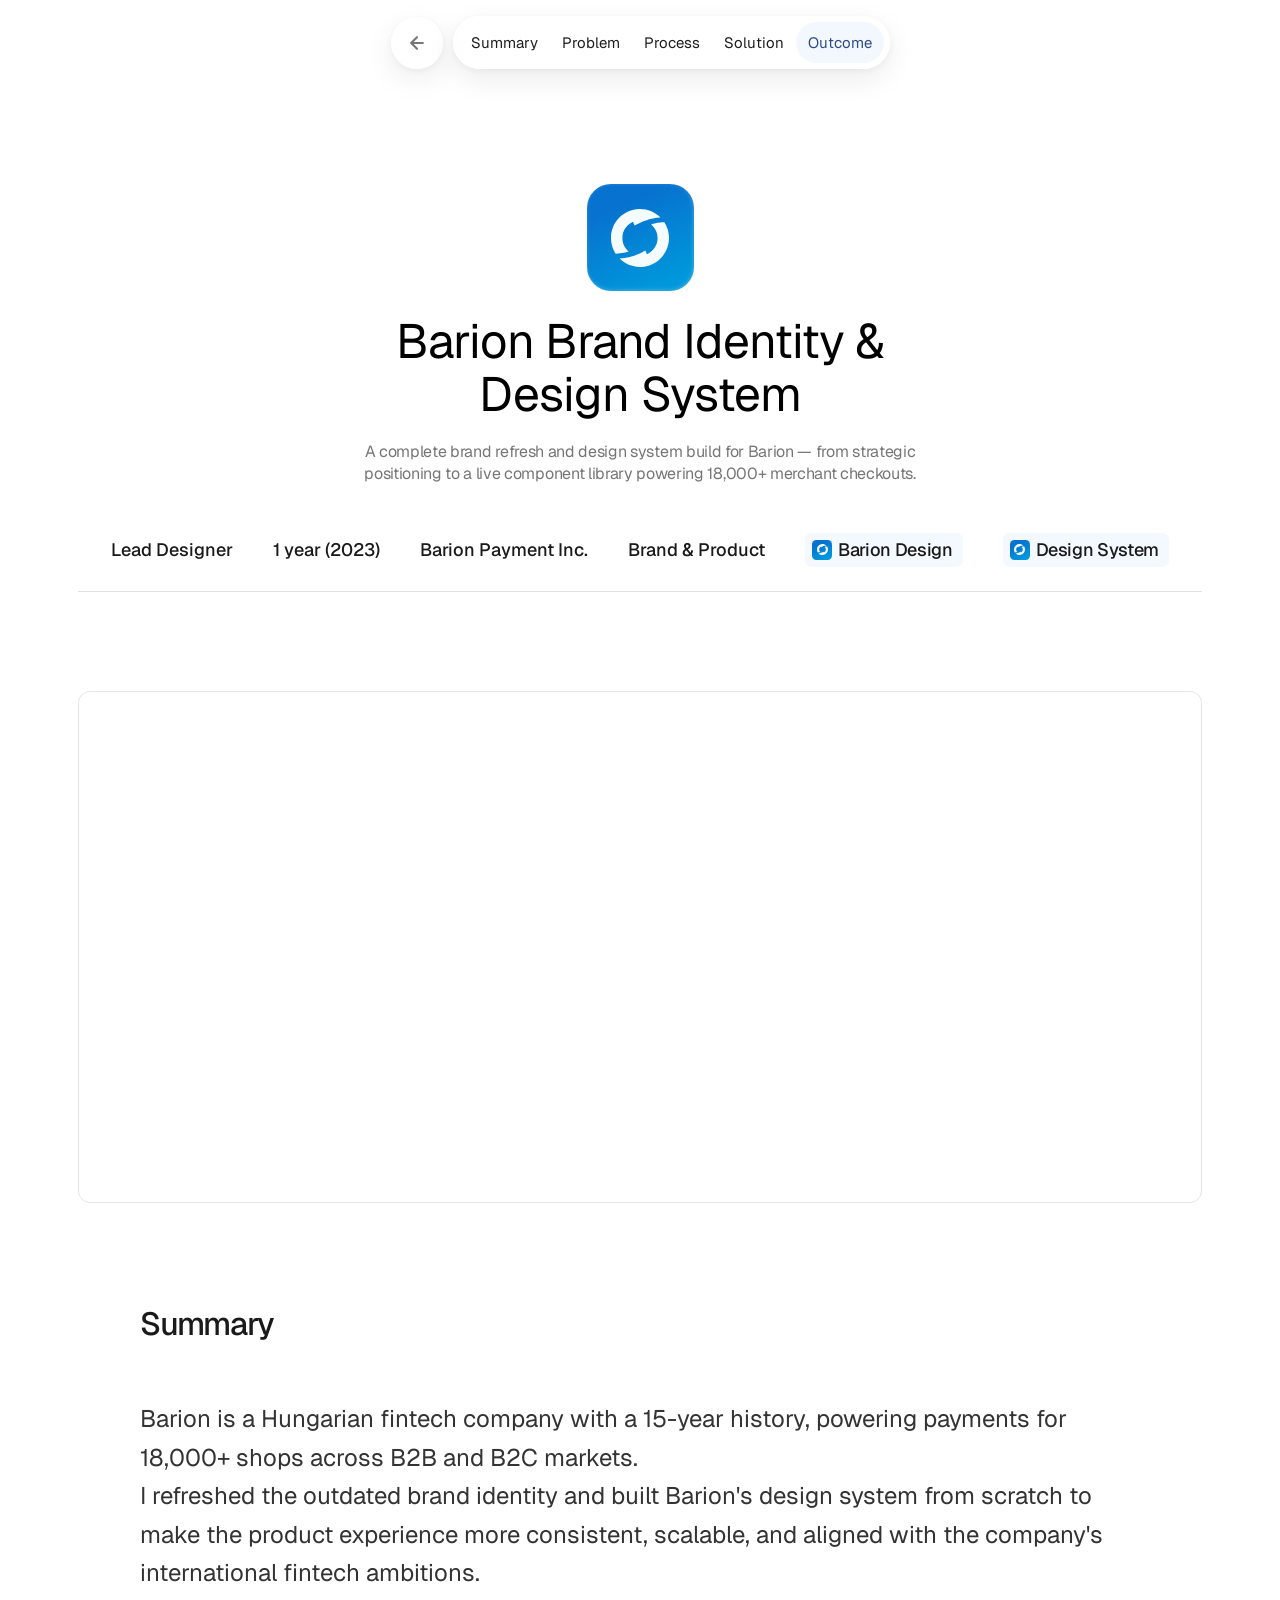
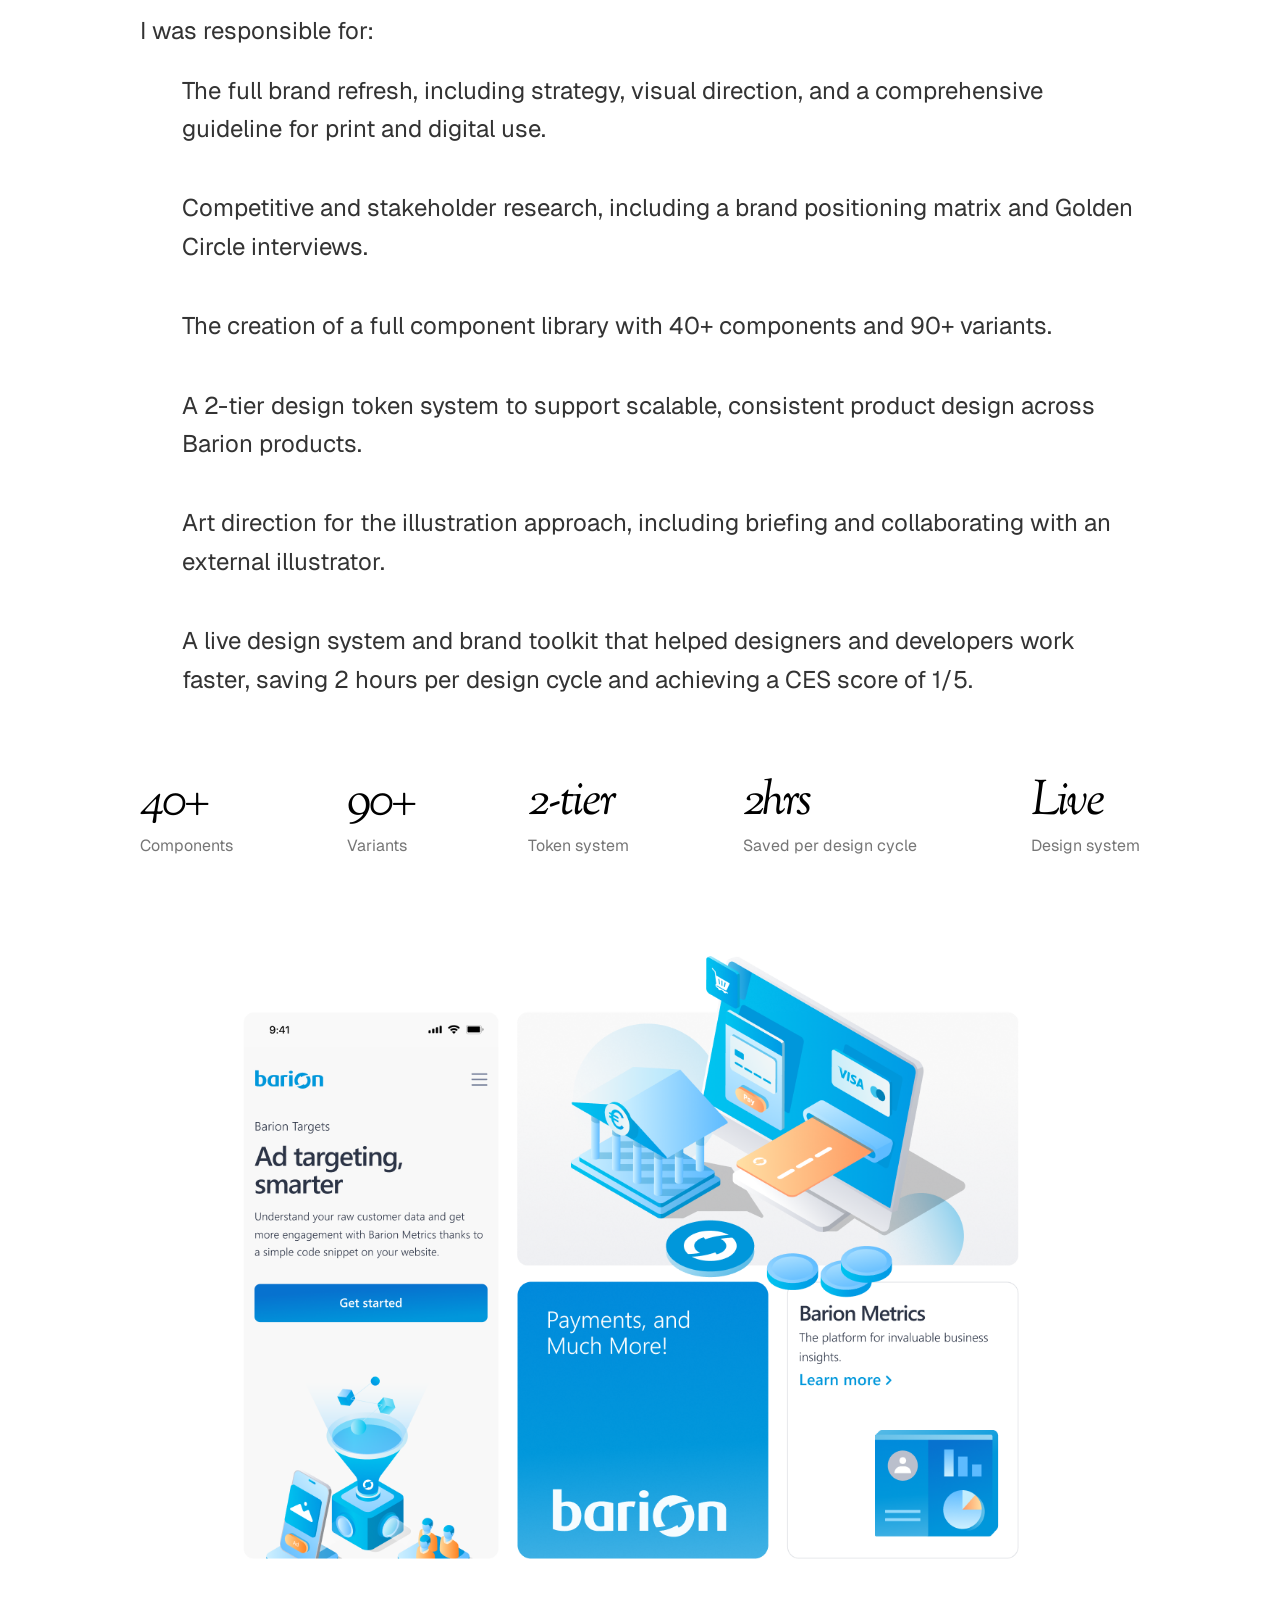
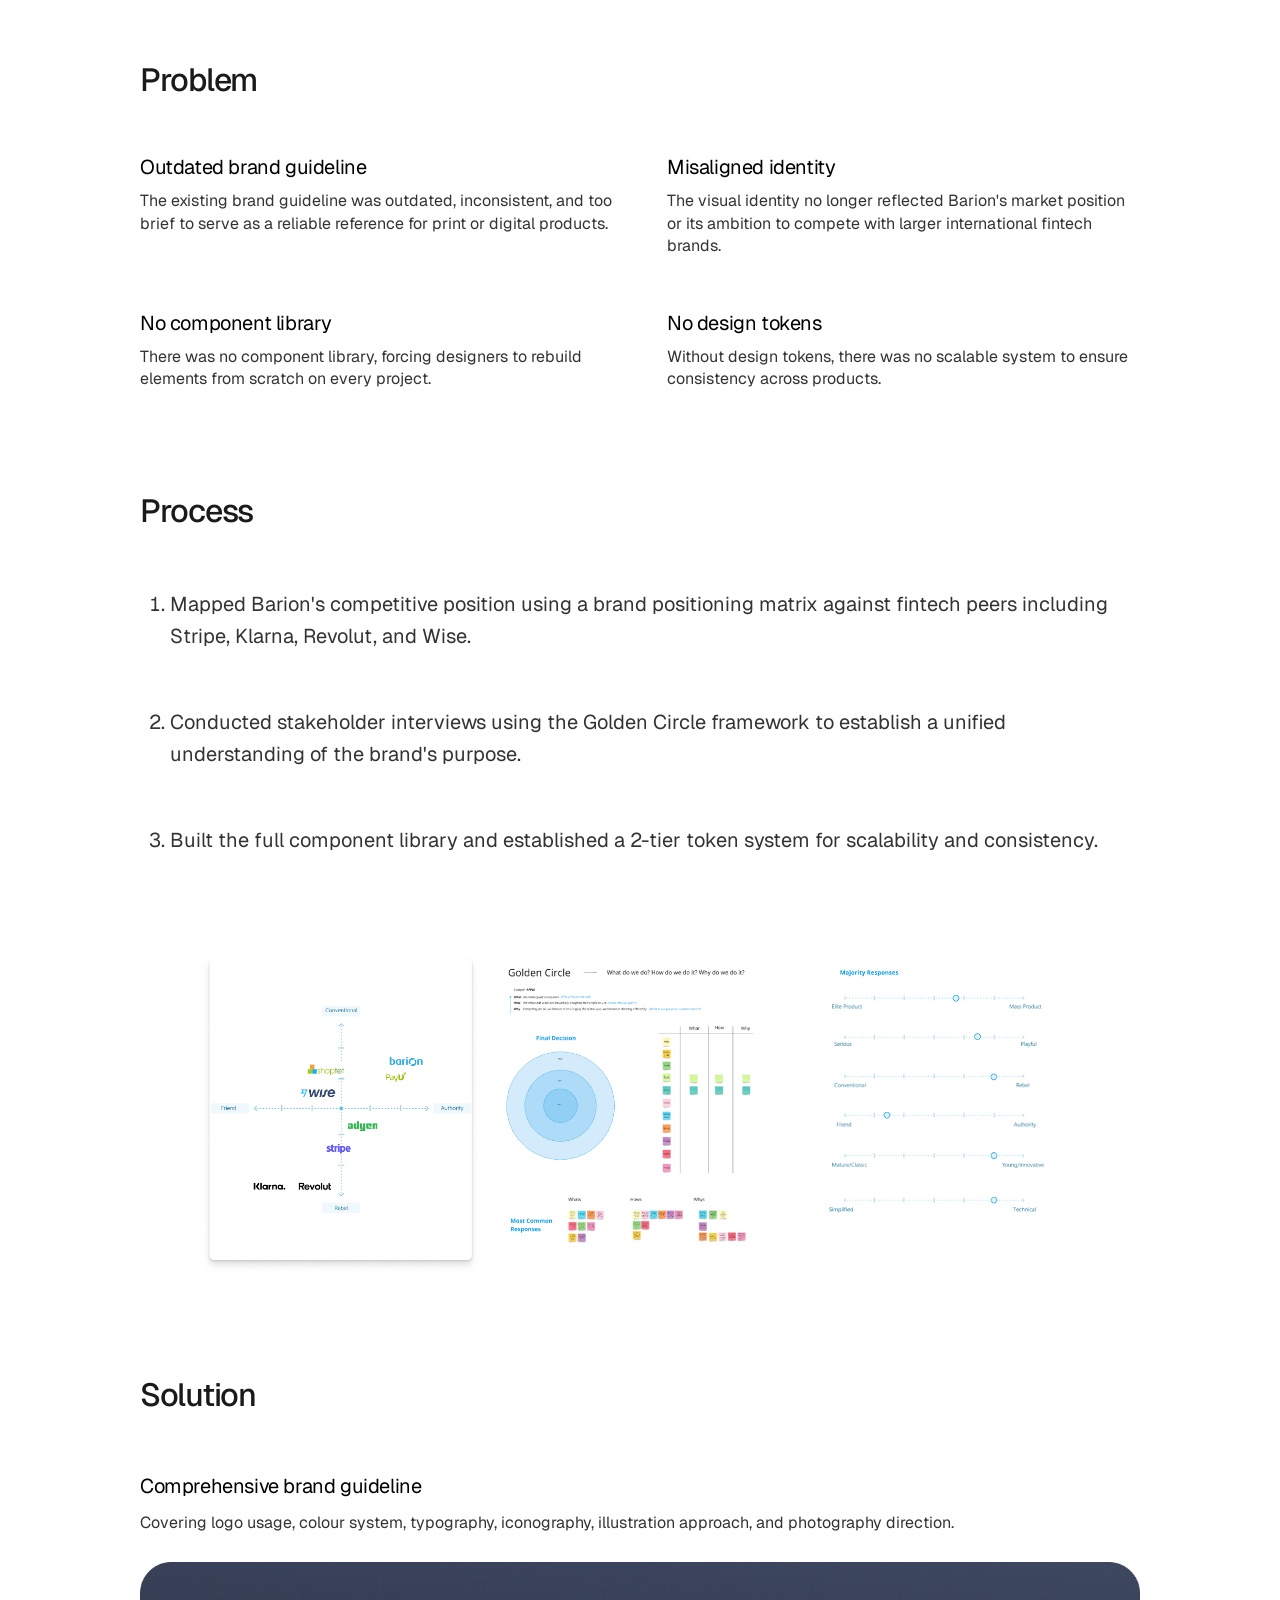
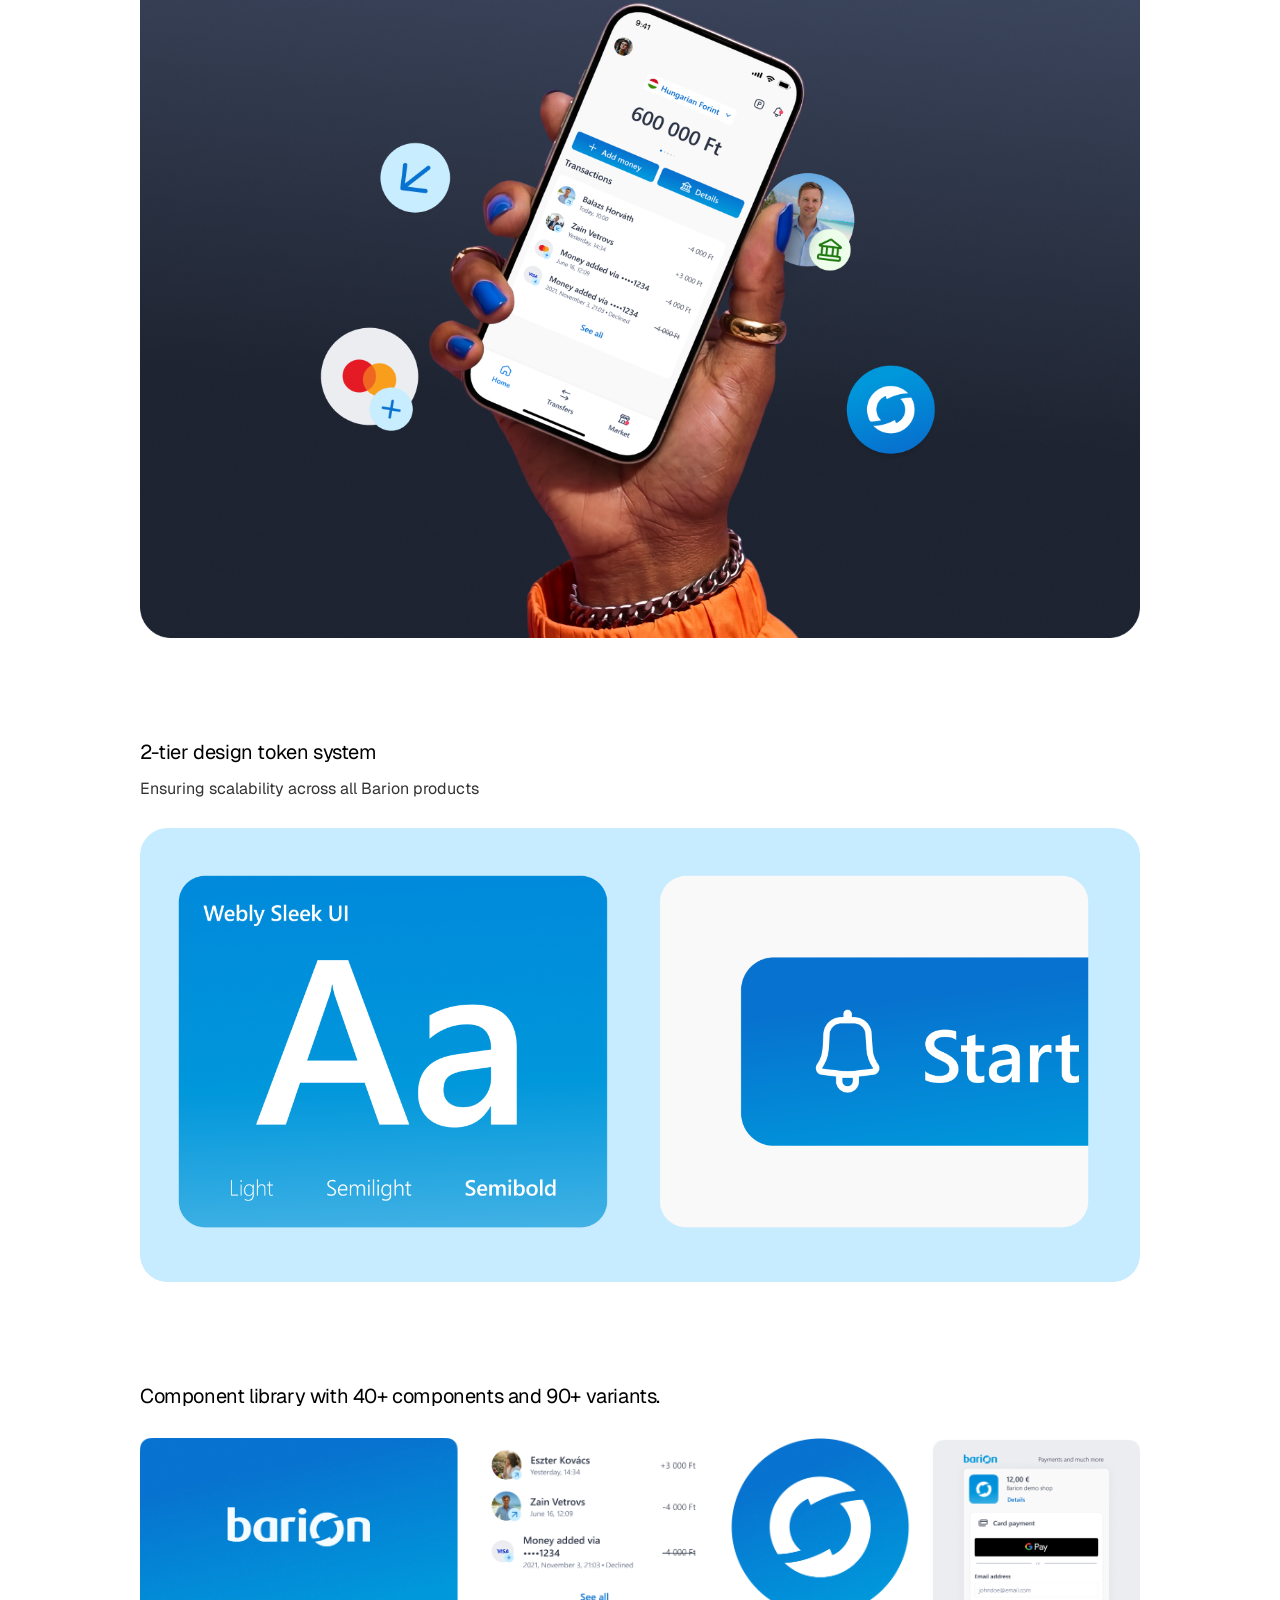
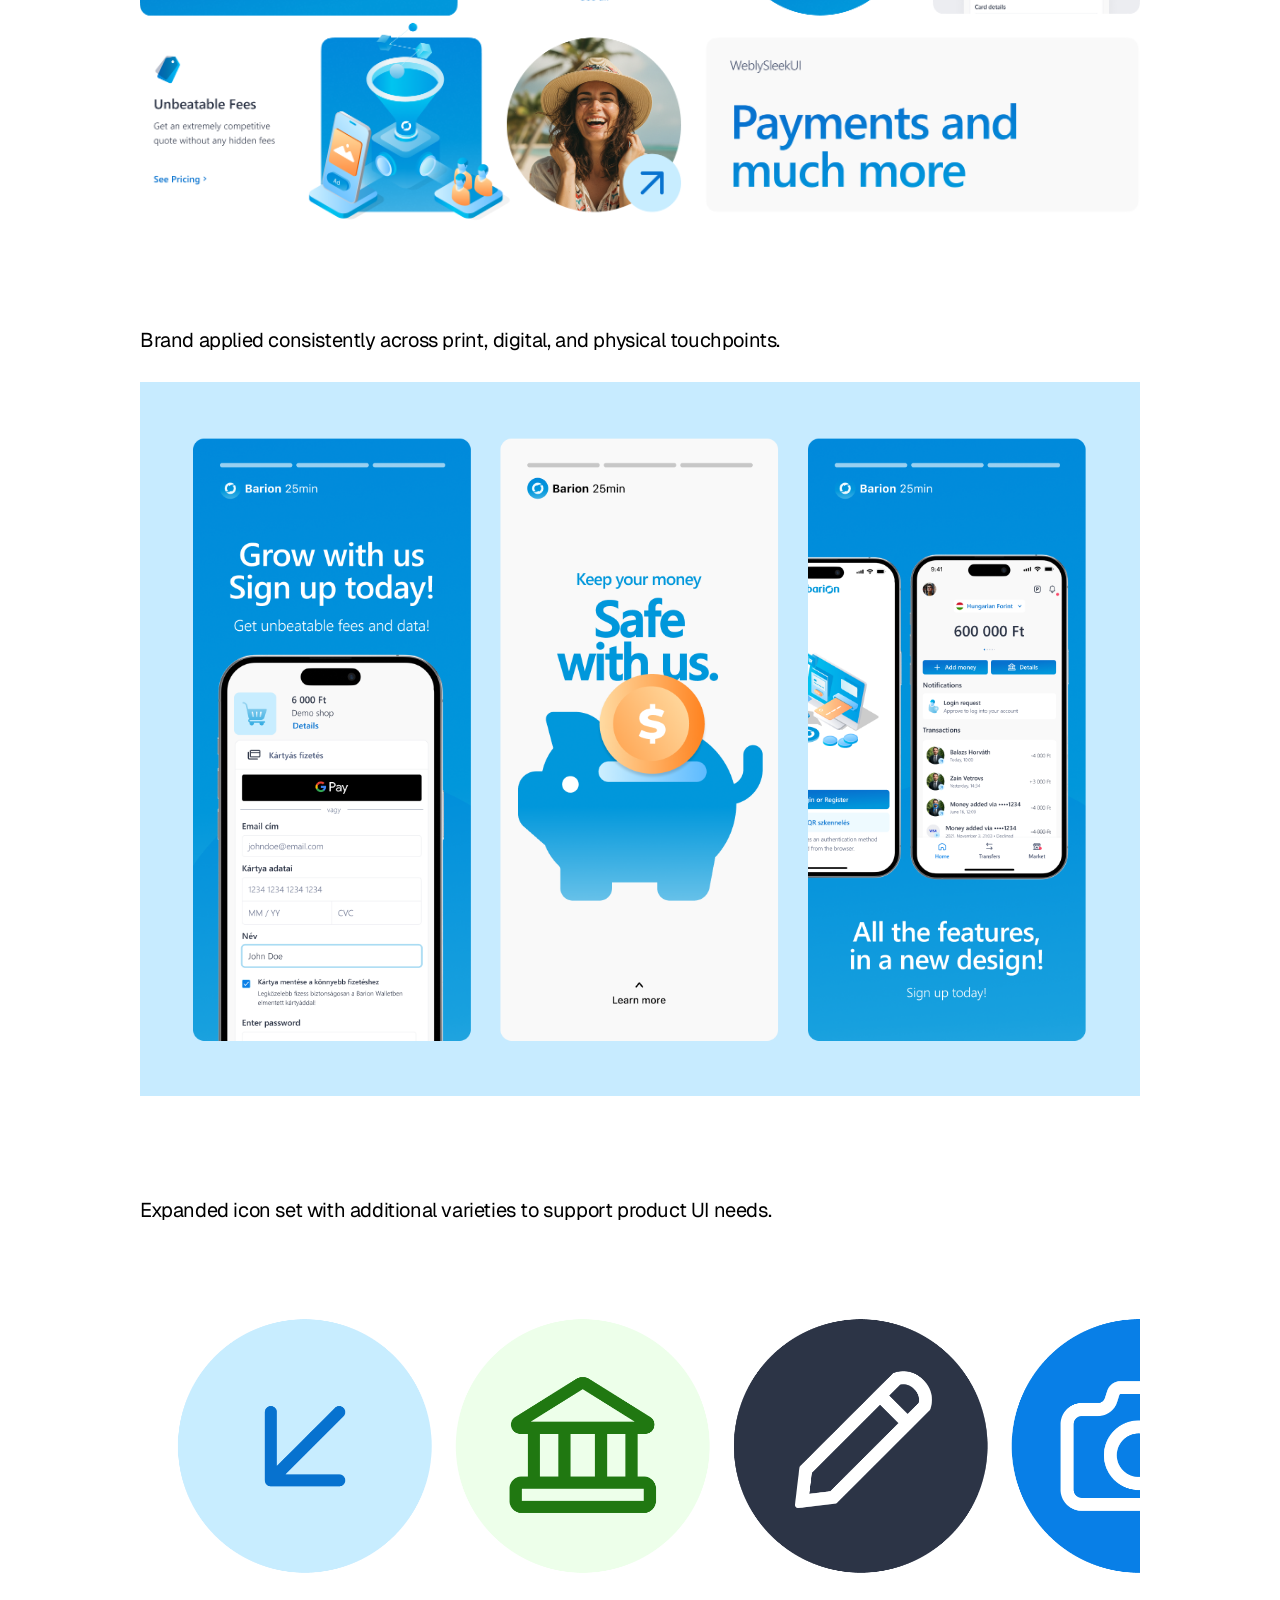
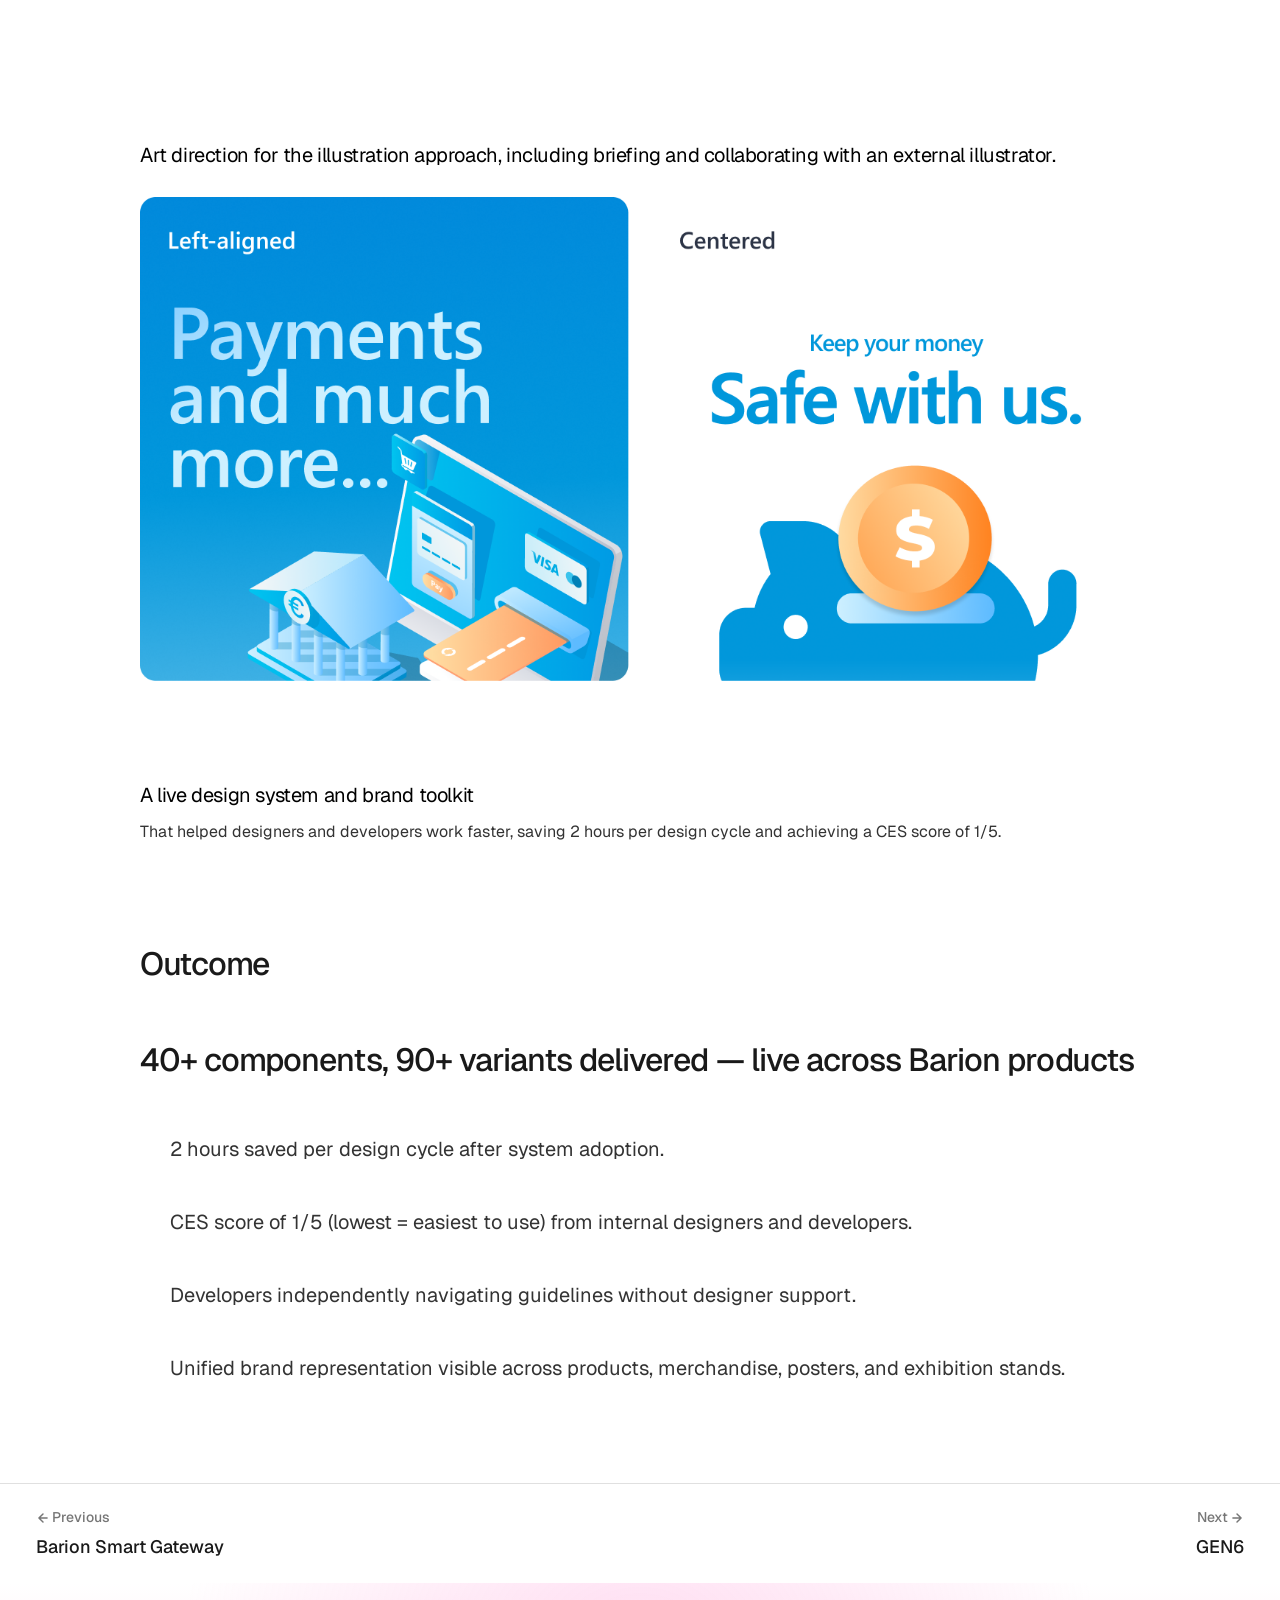
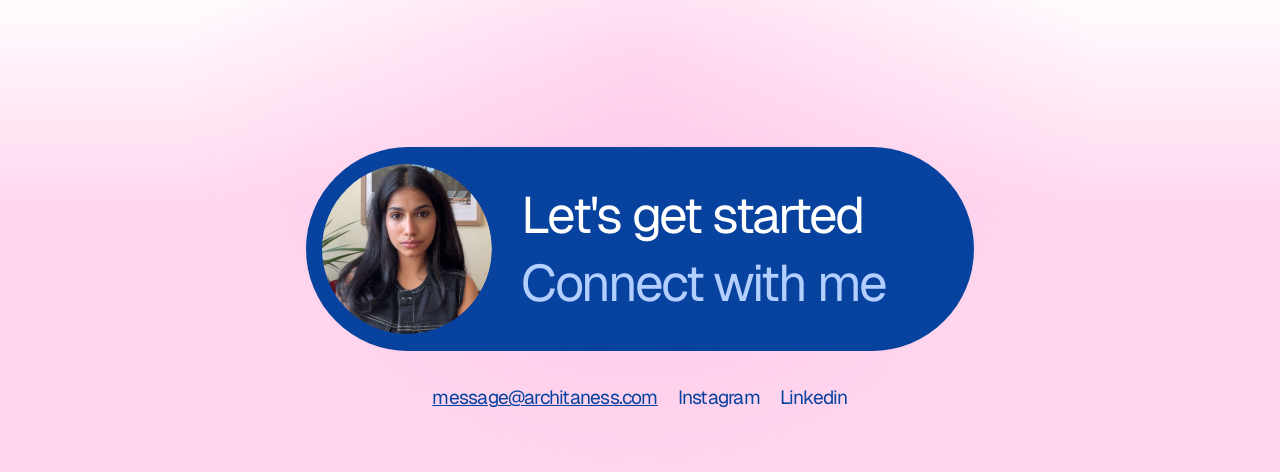
==== barion-brand.html @ 500e29ee "Initial commit: portfolio site Static HTML/CSS site with homepage and per-project case study pages." ====
<!DOCTYPE html>
<html lang="en">
<head>
  <meta charset="UTF-8" />
  <meta name="viewport" content="width=device-width, initial-scale=1.0" />
  <title>Barion Brand Identity &amp; Design System — Archita Bose</title>
  <link rel="preconnect" href="https://fonts.googleapis.com" />
  <link rel="preconnect" href="https://fonts.gstatic.com" crossorigin />
  <link href="https://fonts.googleapis.com/css2?family=Geist:wght@300;400;500&family=Sorts+Mill+Goudy:ital@0;1&display=swap" rel="stylesheet" />
  <link rel="stylesheet" href="style.css" />
</head>
<body>

  <main class="cs-page">

    <!-- Top bar: back + section tabs -->
    <div class="cs-topbar">
      <div class="cs-topbar__inner">
        <a href="/" class="cs-back" aria-label="Back to all work">
          <img src="assets/arrow.svg" alt="←" style="transform: rotate(180deg);" />
        </a>
        <nav class="cs-tabs" id="csTabs">
          <span class="nav__highlight" id="csTabsHighlight" aria-hidden="true"></span>
          <a href="#summary" class="is-active">
            <svg class="cs-tabs__dots" viewBox="0 0 24 24" fill="none" xmlns="http://www.w3.org/2000/svg" aria-hidden="true">
              <circle cx="5" cy="12" r="2" fill="currentColor"/>
              <circle cx="12" cy="12" r="2" fill="currentColor"/>
              <circle cx="19" cy="12" r="2" fill="currentColor"/>
            </svg>
            <span class="cs-tabs__label">Summary</span>
          </a>
          <a href="#problem">Problem</a>
          <a href="#process">Process</a>
          <a href="#solution">Solution</a>
          <a href="#outcome">Outcome</a>
        </nav>
      </div>
    </div>

    <!-- Head: icon, title, subtitle + meta strip -->
    <div class="cs-head">
      <div class="cs-head__icon">
        <img src="assets/proj/barion-mark.svg" alt="Barion" />
      </div>
      <div class="cs-head__text">
        <h1 class="cs-head__title">Barion Brand Identity &amp; Design System</h1>
        <p class="cs-head__sub">A complete brand refresh and design system build for Barion — from strategic positioning to a live component library powering 18,000+ merchant checkouts.</p>
      </div>
      <div class="cs-meta">
        <span class="cs-meta__item">Lead Designer</span>
        <span class="cs-meta__item">1 year (2023)</span>
        <span class="cs-meta__item">Barion Payment Inc.</span>
        <span class="cs-meta__item">Brand &amp; Product</span>
        <a href="https://design.barion.com/" target="_blank" rel="noopener" class="cs-meta__chip">
          <span class="cs-meta__chip-icon"><img src="assets/proj/barion-mark.svg" alt="" /></span>
          Barion Design
        </a>
        <a href="https://barion-design-system.vercel.app/" target="_blank" rel="noopener" class="cs-meta__chip">
          <span class="cs-meta__chip-icon"><img src="assets/proj/barion-mark.svg" alt="" /></span>
          Design System
        </a>
      </div>
    </div>

    <!-- Hero embed -->
    <div class="cs-hero cs-hero--embed">
      <iframe style="border: 1px solid rgba(0, 0, 0, 0.1);" width="800" height="450" src="https://embed.figma.com/design/OmeynxsvYTEtnkZ4d6gWrR/Brand-Guidelines---Design-System?node-id=0-1&embed-host=share" allowfullscreen></iframe>
    </div>

    <!-- Summary -->
    <section class="cs-section cs-section--wide" id="summary">
      <h2 class="cs-section__heading">Summary</h2>
      <div class="cs-lead">
        <p>Barion is a Hungarian fintech company with a 15-year history, powering payments for 18,000+ shops across B2B and B2C markets.<br />I refreshed the outdated brand identity and built Barion's design system from scratch to make the product experience more consistent, scalable, and aligned with the company's international fintech ambitions.</p>
        <div>
          <p>I was responsible for:</p>
          <ul>
            <li>The full brand refresh, including strategy, visual direction, and a comprehensive guideline for print and digital use.</li>
            <li>Competitive and stakeholder research, including a brand positioning matrix and Golden Circle interviews.</li>
            <li>The creation of a full component library with 40+ components and 90+ variants.</li>
            <li>A 2-tier design token system to support scalable, consistent product design across Barion products.</li>
            <li>Art direction for the illustration approach, including briefing and collaborating with an external illustrator.</li>
            <li>A live design system and brand toolkit that helped designers and developers work faster, saving 2 hours per design cycle and achieving a CES score of 1/5.</li>
          </ul>
        </div>
      </div>
      <div class="cs-stats">
        <div class="cs-stat">
          <span class="cs-stat__num">40+</span>
          <span class="cs-stat__label">Components</span>
        </div>
        <div class="cs-stat">
          <span class="cs-stat__num">90+</span>
          <span class="cs-stat__label">Variants</span>
        </div>
        <div class="cs-stat">
          <span class="cs-stat__num">2-tier</span>
          <span class="cs-stat__label">Token system</span>
        </div>
        <div class="cs-stat">
          <span class="cs-stat__num">2hrs</span>
          <span class="cs-stat__label">Saved per design cycle</span>
        </div>
        <div class="cs-stat">
          <span class="cs-stat__num">Live</span>
          <span class="cs-stat__label">Design system</span>
        </div>
      </div>
    </section>

    <div class="cs-img">
      <img src="assets/proj/barion-brand/final-ui.png" alt="Barion brand and design system overview" style="max-width: 800px;" />
    </div>

    <!-- Problem -->
    <section class="cs-section" id="problem">
      <h2 class="cs-section__heading">Problem</h2>
      <div class="cs-grid">
        <div class="cs-card">
          <p class="cs-card__title">Outdated brand guideline</p>
          <p class="cs-card__text">The existing brand guideline was outdated, inconsistent, and too brief to serve as a reliable reference for print or digital products.</p>
        </div>
        <div class="cs-card">
          <p class="cs-card__title">Misaligned identity</p>
          <p class="cs-card__text">The visual identity no longer reflected Barion's market position or its ambition to compete with larger international fintech brands.</p>
        </div>
        <div class="cs-card">
          <p class="cs-card__title">No component library</p>
          <p class="cs-card__text">There was no component library, forcing designers to rebuild elements from scratch on every project.</p>
        </div>
        <div class="cs-card">
          <p class="cs-card__title">No design tokens</p>
          <p class="cs-card__text">Without design tokens, there was no scalable system to ensure consistency across products.</p>
        </div>
      </div>
    </section>

    <!-- Process -->
    <section class="cs-section" id="process">
      <h2 class="cs-section__heading">Process</h2>
      <ol start="1">
        <li>Mapped Barion's competitive position using a brand positioning matrix against fintech peers including Stripe, Klarna, Revolut, and Wise.</li>
      </ol>
      <ol start="2">
        <li>Conducted stakeholder interviews using the Golden Circle framework to establish a unified understanding of the brand's purpose.</li>
      </ol>
      <ol start="3">
        <li>Built the full component library and established a 2-tier token system for scalability and consistency.</li>
      </ol>
    </section>

    <div class="cs-img">
      <img src="assets/proj/barion-brand/research.png" alt="Brand positioning research" style="max-width: 878px;" />
    </div>

    <!-- Solution -->
    <section class="cs-section" id="solution">
      <h2 class="cs-section__heading">Solution</h2>
      <div class="cs-blocks">

        <div class="cs-block">
          <div class="cs-block__text">
            <p class="cs-block__statement">Comprehensive brand guideline</p>
            <p class="cs-block__support">Covering logo usage, colour system, typography, iconography, illustration approach, and photography direction.</p>
          </div>
          <img src="assets/proj/barion-brand/phone.png" alt="Barion brand guideline applied" />
        </div>

        <div class="cs-block">
          <div class="cs-block__text">
            <p class="cs-block__statement">2-tier design token system</p>
            <p class="cs-block__support">Ensuring scalability across all Barion products</p>
          </div>
          <img src="assets/proj/barion-brand/system.png" alt="2-tier design token system" />
        </div>

        <div class="cs-block">
          <div class="cs-block__text">
            <p class="cs-block__statement">Component library with 40+ components and 90+ variants.</p>
          </div>
          <img src="assets/proj/barion-brand/brand-strip.png" alt="Component library" />
        </div>

        <div class="cs-block">
          <div class="cs-block__text">
            <p class="cs-block__statement">Brand applied consistently across print, digital, and physical touchpoints.</p>
          </div>
          <img src="assets/proj/barion-brand/stories.png" alt="Brand across touchpoints" />
        </div>

        <div class="cs-block">
          <div class="cs-block__text">
            <p class="cs-block__statement">Expanded icon set with additional varieties to support product UI needs.</p>
          </div>
          <img src="assets/proj/barion-brand/icons.png" alt="Expanded icon set" />
        </div>

        <div class="cs-block">
          <div class="cs-block__text">
            <p class="cs-block__statement">Art direction for the illustration approach, including briefing and collaborating with an external illustrator.</p>
          </div>
          <img src="assets/proj/barion-brand/illustrations.png" alt="Isometric illustration system" />
        </div>

        <div class="cs-block">
          <div class="cs-block__text">
            <p class="cs-block__statement">A live design system and brand toolkit</p>
            <p class="cs-block__support">That helped designers and developers work faster, saving 2 hours per design cycle and achieving a CES score of 1/5.</p>
          </div>
        </div>

      </div>
    </section>

    <!-- Outcome -->
    <section class="cs-section" id="outcome">
      <h2 class="cs-section__heading">Outcome</h2>
      <p class="cs-outcome-statement">40+ components, 90+ variants delivered — live across Barion products</p>
      <ul class="cs-list">
        <li>2 hours saved per design cycle after system adoption.</li>
        <li>CES score of 1/5 (lowest = easiest to use) from internal designers and developers.</li>
        <li>Developers independently navigating guidelines without designer support.</li>
        <li>Unified brand representation visible across products, merchandise, posters, and exhibition stands.</li>
      </ul>
    </section>

    <!-- Prev / Next -->
    <nav class="cs-pagenav">
      <a href="/barion-gateway.html">
        <div class="cs-pagenav__col">
          <span class="cs-pagenav__dir"><img src="assets/arrow.svg" alt="" style="width:14px;height:14px;transform:rotate(180deg);" />Previous</span>
          <span class="cs-pagenav__title">Barion Smart Gateway</span>
        </div>
      </a>
      <a href="/gen6.html">
        <div class="cs-pagenav__col cs-pagenav__col--next">
          <span class="cs-pagenav__dir">Next<img src="assets/arrow.svg" alt="" style="width:14px;height:14px;" /></span>
          <span class="cs-pagenav__title">GEN6</span>
        </div>
      </a>
    </nav>

    <!-- CTA / Footer -->
    <section class="cta cta--footer">
      <div class="container">
        <a href="https://calendar.google.com/calendar/u/0/appointments/schedules/AcZssZ2vW4RpSZejLxgmTTMDxvm0J0nFDjnOiR7LTaFAJMQobYHZuZXFCARJ-3xcp2Z6rQBIwjYaGinx" target="_blank" rel="noopener" class="cta__pill">
          <div class="cta__photo-wrap">
            <img src="assets/photo-pill.png" alt="Archita Bose" class="cta__photo" />
          </div>
          <div class="cta__text">
            <span class="cta__line1">Let's get started</span>
            <span class="cta__line2">
              Connect with me
              <img src="assets/arrow-right-blue.svg" alt="→" class="cta__arrow" />
            </span>
          </div>
        </a>
        <div class="cta__links">
          <a href="mailto:message@architaness.com">message@architaness.com</a>
          <a href="https://www.instagram.com/architaness" target="_blank" rel="noopener">Instagram</a>
          <a href="https://www.linkedin.com/in/architabose/" target="_blank" rel="noopener">Linkedin</a>
        </div>
      </div>
    </section>

  </main>

  <script src="assets/cs-nav.js"></script>

</body>
</html>
---- style.css ----
/* =========================================
   TOKENS
   ========================================= */
:root {
  --white:       #FFFFFF;
  --bg:          #FFFFFF;
  --bg-blue:     #F4F8FF;
  --bg-pink:     #FFF3FA;
  --text:        #000000;
  --text-2:      #767676;
  --text-3:      #DCDCDC;
  --blue:        #08429F;
  --blue-light:  #2E4C81;
  --badge-bg:    rgba(150, 190, 255, 0.10);
  --border:      #DCDCDC;
  --pink-accent: #DD64C3;

  --font-serif: 'Sorts Mill Goudy', Georgia, serif;
  --font-sans:  'Geist', -apple-system, BlinkMacSystemFont, 'Helvetica Neue', sans-serif;

  --max:    1440px;
  --pad-x:  clamp(24px, 8vw, 120px);
  --sec:    100px;

  --ease: cubic-bezier(0.4, 0, 0.2, 1);
}

/* =========================================
   RESET
   ========================================= */
*, *::before, *::after { box-sizing: border-box; margin: 0; padding: 0; }

html {
  scroll-behavior: smooth;
  scroll-padding-top: 90px; /* clearance for fixed glass nav */
  -webkit-font-smoothing: antialiased;
  -moz-osx-font-smoothing: grayscale;
}

body {
  font-family: var(--font-sans);
  font-size: 16px;
  line-height: 1.4;
  color: var(--text);
  background: var(--bg);
}

img { max-width: 100%; display: block; }
a   { color: inherit; text-decoration: none; }
ul  { list-style: none; }

/* =========================================
   UTILITIES
   ========================================= */
.container {
  width: 100%;
  max-width: var(--max);
  margin-inline: auto;
  padding-inline: var(--pad-x);
}

.section { padding-block: var(--sec); }

.section__eyebrow {
  font-family: var(--font-sans);
  font-size: 16px;
  font-weight: 400;
  color: var(--text-2);
  letter-spacing: -0.02em;
  margin-bottom: 54px;
}

/* =========================================
   BADGES
   ========================================= */
.badge {
  display: inline-flex;
  align-items: center;
  gap: 6px;
  background: var(--badge-bg);
  color: var(--blue-light);
  font-size: 16px;
  font-weight: 400;
  letter-spacing: -0.02em;
  padding: 4px 10px;
  border-radius: 25px;
  white-space: nowrap;
  line-height: 1.4;
}

.badge__dot {
  width: 8px;
  height: 8px;
  flex-shrink: 0;
}

/* =========================================
   NAV
   ========================================= */
.nav {
  position: fixed;
  top: 0;
  left: 0;
  right: 0;
  z-index: 100;
  background: transparent;
  padding-block: 14px;
  display: flex;
  justify-content: center;
  pointer-events: none;
}

.nav__inner {
  /* override .container sizing */
  max-width: fit-content;
  width: auto;
  height: auto;
  padding: 5px;
  margin: 0;

  display: flex;
  align-items: center;
  justify-content: center;
  position: relative;
  pointer-events: auto;

  /* Liquid glass pill */
  background: rgba(255, 255, 255, 0.29);
  backdrop-filter: blur(28px) saturate(180%);
  -webkit-backdrop-filter: blur(28px) saturate(180%);
  border-radius: 100px;
  border: 1px solid rgba(255, 255, 255, 0.7);
  box-shadow:
    inset 0 1px 1px rgba(255, 255, 255, 0.95),
    inset 0 -1px 2px rgba(255, 255, 255, 0.25),
    inset 0 0 0 1px rgba(255, 255, 255, 0.08),
    0 10px 30px rgba(0, 0, 0, 0.08),
    0 2px 8px rgba(0, 0, 0, 0.05);
  transition:
    background 0.4s var(--ease),
    padding 0.5s cubic-bezier(0.34, 1.02, 0.64, 1),
    transform 0.5s cubic-bezier(0.34, 1.02, 0.64, 1),
    box-shadow 0.4s var(--ease);
  will-change: transform, padding;
}

.nav__inner:hover {
  background: rgba(255, 255, 255, 0.42);
}

.nav__inner:active {
  transform: scale(0.97);
}

/* Condensed state — nav "gathers" into a smaller capsule once the page has scrolled */
.nav.is-condensed .nav__inner {
  padding: 3px;
  transform: scale(0.92);
  background: rgba(255, 255, 255, 0.5);
  box-shadow:
    inset 0 1px 1px rgba(255, 255, 255, 0.95),
    inset 0 -1px 2px rgba(255, 255, 255, 0.25),
    0 8px 24px rgba(0, 0, 0, 0.12),
    0 2px 6px rgba(0, 0, 0, 0.06);
}

.nav.is-condensed .nav__links a { font-size: 13px; padding: 8px; }
.nav.is-condensed .nav__icon { width: 13px; height: 13px; }

.nav__links {
  display: flex;
  align-items: center;
  gap: 0;
  position: relative;
  transition: gap 0.5s cubic-bezier(0.34, 1.02, 0.64, 1);
}

.nav__links a {
  font-family: var(--font-sans);
  font-size: 15px;
  font-weight: 400;
  line-height: 1.4;
  color: #1e1e1e;
  letter-spacing: -0.02em;
  position: relative;
  z-index: 1;
  display: flex;
  align-items: center;
  gap: 6px;
  padding: 10px 12px;
  transition: color 0.25s ease, font-size 0.5s cubic-bezier(0.34, 1.02, 0.64, 1), padding 0.5s cubic-bezier(0.34, 1.02, 0.64, 1);
}
.nav__links a:hover { color: #2e4c81; }
.nav__links a.is-active { color: #2e4c81; }

.nav__icon {
  width: 15px;
  height: 15px;
  flex-shrink: 0;
  transition: width 0.5s cubic-bezier(0.34, 1.02, 0.64, 1), height 0.5s cubic-bezier(0.34, 1.02, 0.64, 1);
}

/* Sliding selection chip that tracks the hovered/active link.
   top/left/width/height are set inline by JS to exactly match the
   target link's own rendered box (including its padding), so it
   always hugs the full hit area rather than just the text glyphs. */
.nav__highlight {
  position: absolute;
  top: 0;
  left: 0;
  height: 0;
  width: 0;
  border-radius: 100px;
  background: #f3f7fe;
  opacity: 0;
  pointer-events: none;
  z-index: 0;
  transition:
    opacity 0.25s ease,
    top 0.5s cubic-bezier(0.34, 1.02, 0.64, 1),
    left 0.45s cubic-bezier(0.34, 1.05, 0.64, 1),
    width 0.45s cubic-bezier(0.34, 1.05, 0.64, 1),
    height 0.5s cubic-bezier(0.34, 1.02, 0.64, 1);
}
.nav__highlight.is-visible { opacity: 1; }

.nav__burger {
  display: none;
  flex-direction: column;
  gap: 5px;
  background: none;
  border: none;
  cursor: pointer;
  padding: 4px;
  position: absolute;
  right: 20px;
}
.nav__burger span {
  display: block;
  width: 22px;
  height: 1.5px;
  background: var(--text);
  transition: all 0.2s var(--ease);
}

/* =========================================
   HERO
   ========================================= */
.hero {
  padding-block: 160px 100px; /* extra top clearance for fixed glass nav */
}

.hero__inner {
  display: flex;
  flex-direction: column;
  align-items: center;
  gap: 20px;
  text-align: center;
}

.hero__headline {
  font-family: var(--font-serif);
  font-style: italic;
  font-size: clamp(24px, 3.5vw, 36px);
  font-weight: 400;
  line-height: 1.1;
  letter-spacing: -0.04em;
  color: var(--text);
  max-width: 553px;
}

.hero__amp {
  color: var(--pink-accent);
}

/* =========================================
   HERO IMAGE
   ========================================= */
.hero-img {
  width: 100%;
  display: flex;
  justify-content: center;
  align-items: center;
}

.hero-img__container {
  width: 80%;
  margin-inline: auto;
  aspect-ratio: 8 / 5;
  position: relative;
  overflow: hidden;
  border-radius: 0;
}

.hero-img__photo {
  width: 100%;
  height: 100%;
  object-fit: cover;
  object-position: top center;
  position: absolute;
  top: 0;
  left: 0;
  display: block;
}

/* =========================================
   WORK LIST
   ========================================= */
.work__list {
}

.work__item {
  border-top: 1px solid var(--border);
}

.work__item:first-child {
  border-top: none;
}

.work__item:last-child {
  border-bottom: none;
}

.work__row {
  display: flex;
  align-items: center;
  justify-content: space-between;
  padding: 40px 24px 36px;
  gap: 24px;
  transition: opacity 0.15s;
  cursor: pointer;
}
.work__row:hover .work__left { opacity: 0.75; }

.work__left {
  display: flex;
  align-items: center;
  gap: 42px;
  flex: 1 1 0;
  min-width: 0;
  transition: opacity 0.15s;
}

.work__num {
  font-family: var(--font-sans);
  font-size: 16px;
  font-weight: 400;
  color: var(--text-2);
  letter-spacing: -0.02em;
  flex-shrink: 0;
  width: 24px;
}

/* Mobile-only static preview (desktop uses the cursor-follow hover preview) */
.work__mobile-preview { display: none; }

.work__meta {
  display: flex;
  flex-direction: column;
  gap: 14px;
  min-width: 0;
}

.work__title {
  font-family: var(--font-serif);
  font-style: italic;
  font-size: 32px;
  font-weight: 400;
  line-height: 1.1;
  letter-spacing: -0.04em;
  color: var(--text);
}

.work__badges {
  display: flex;
  align-items: center;
  gap: 9px;
  flex-wrap: wrap;
}

.work__right {
  display: flex;
  align-items: center;
  gap: 16px;
  flex-shrink: 0;
  position: relative;
}

.work__type {
  font-family: var(--font-sans);
  font-size: 16px;
  font-weight: 400;
  color: var(--text-2);
  letter-spacing: -0.02em;
  white-space: nowrap;
  transition: opacity 0.25s var(--ease), transform 0.25s var(--ease);
}

.work__arrow {
  width: 20px;
  height: 20px;
  flex-shrink: 0;
}

/* Default arrow fades with the type text */
.work__arrow--default {
  transition: opacity 0.25s var(--ease);
}

/* Hover-right: logo + dark arrow — sits hidden to the right */
.work__hover-right {
  display: flex;
  align-items: center;
  gap: 12px;
  position: absolute;
  right: 0;
  opacity: 0;
  transform: translateX(10px);
  pointer-events: none;
  transition: opacity 0.25s var(--ease), transform 0.25s var(--ease);
}

.work__logo {
  width: 26px;
  height: 26px;
  border-radius: 6px;
  object-fit: cover;
  flex-shrink: 0;
}

/* On hover: type slides left + fades, logo+arrow slides in from right */
.work__row:hover .work__type           { opacity: 0; transform: translateX(-10px); }
.work__row:hover .work__arrow--default { opacity: 0; }
.work__row:hover .work__hover-right    { opacity: 1; transform: translateX(0); pointer-events: auto; }

/* =========================================
   RESOURCE
   ========================================= */
.resource {
  background: var(--bg-blue);
}

.resource__inner {
  display: flex;
  align-items: center;
  justify-content: space-between;
  padding: 40px 24px 36px;
  gap: 60px;
}

.resource__left {
  display: flex;
  flex-direction: column;
  gap: 42px;
  max-width: 460px;
}

.resource__title {
  font-family: var(--font-serif);
  font-style: italic;
  font-size: 36px;
  font-weight: 400;
  line-height: 1.1;
  letter-spacing: -0.04em;
  color: var(--text);
}

.resource__body p {
  font-size: 16px;
  color: var(--text);
  line-height: 1.4;
  letter-spacing: -0.02em;
  margin-bottom: 16px;
}

.resource__body ul {
  list-style: disc;
  padding-left: 24px;
  display: flex;
  flex-direction: column;
  gap: 4px;
}

.resource__body li {
  font-size: 16px;
  color: var(--text);
  line-height: 1.4;
  letter-spacing: -0.02em;
}

.resource__btn {
  display: block;
  text-align: center;
  padding: 10px;
  border: 1px solid var(--blue);
  border-radius: 10px;
  font-size: 16px;
  font-weight: 400;
  color: var(--blue);
  letter-spacing: -0.02em;
  transition: all 0.15s;
}
.resource__btn:hover {
  background: var(--blue);
  color: var(--white);
}

.resource__right {
  flex-shrink: 0;
  max-width: 536px;
  width: 100%;
}

.resource__img {
  width: 100%;
  height: auto;
  border-radius: 8px;
}

/* =========================================
   ABOUT
   ========================================= */
.about__inner {
  display: flex;
  align-items: flex-start;
  gap: 95px;
  padding: 40px 24px;
}

.about__photo-wrap {
  flex-shrink: 0;
  width: 393px;
}

.about__photo {
  width: 100%;
  height: 482px;
  object-fit: cover;
  object-position: bottom center;
  border-radius: 2px;
}

.about__content {
  flex: 1;
  display: flex;
  flex-direction: column;
  gap: 42px;
  justify-content: center;
}

.about__title {
  font-family: var(--font-serif);
  font-style: italic;
  font-size: 36px;
  font-weight: 400;
  line-height: 1.1;
  letter-spacing: -0.04em;
  color: var(--text);
}

.about__body p {
  font-size: 16px;
  color: var(--text);
  line-height: 1.4;
  letter-spacing: -0.02em;
  margin-bottom: 0;
}
.about__body p + p { margin-top: 16px; }

.about__body a {
  color: var(--blue);
  text-decoration: underline;
}

.about__tags {
  display: flex;
  flex-wrap: wrap;
  gap: 14px;
}

/* =========================================
   PRICING
   ========================================= */
/* No bottom padding — the CTA/footer section butts straight up against
   this one so its blush gradient can blend into it with no gap. */
.pricing { padding-bottom: 0; }

.pricing__grid {
  display: flex;
  align-items: stretch;
  width: 100%;
}

.pricing__card {
  flex: 1;
  display: flex;
  flex-direction: column;
  gap: 0;
  padding: 40px 24px 36px;
}

.pricing__card--blue {
  background: var(--bg-blue);
}

.pricing__tier {
  font-family: var(--font-sans);
  font-weight: 300;
  font-size: 32px;
  line-height: 1.1;
  letter-spacing: -0.04em;
  color: var(--text);
  margin-bottom: 14px;
}

.pricing__custom__title {
  font-family: var(--font-sans);
  font-weight: 400;
  font-size: 28px;
  line-height: 1.2;
  letter-spacing: -0.02em;
  color: var(--text);
}

.pricing__desc {
  font-size: 16px;
  font-weight: 400;
  color: var(--text-2);
  line-height: 1.4;
  letter-spacing: -0.02em;
  margin-bottom: 42px;
}

.pricing__price {
  display: flex;
  align-items: flex-end;
  gap: 4px;
  margin-bottom: 8px;
}

.pricing__currency {
  font-family: var(--font-serif);
  font-size: 28px;
  line-height: 1.4;
  letter-spacing: -0.02em;
  color: var(--text);
}

.pricing__amount {
  font-family: var(--font-serif);
  font-size: 42px;
  line-height: 1.1;
  letter-spacing: -0.02em;
  color: var(--text);
}

.pricing__duration {
  font-size: 14px;
  color: var(--text-2);
  letter-spacing: -0.02em;
  margin-bottom: 42px;
}

.pricing__divider {
  border: none;
  border-top: 1px solid var(--border);
  margin-bottom: 16px;
}

.pricing__upsell {
  font-family: var(--font-serif);
  font-style: italic;
  font-size: 18px;
  font-weight: 400;
  color: var(--text);
  line-height: 1.4;
  letter-spacing: -0.02em;
  margin-bottom: 16px;
}

.pricing__features {
  flex: 1;
  display: flex;
  flex-direction: column;
  margin-bottom: 30px;
  list-style: disc;
  padding-left: 24px;
}

.pricing__features li {
  font-size: 16px;
  color: var(--text);
  line-height: 2.1;
  letter-spacing: -0.02em;
}

.pricing__desc--flush { margin-bottom: 0; }

.pricing__note {
  font-size: 13px;
  color: var(--text-2);
  letter-spacing: -0.01em;
  margin-bottom: 16px;
}

.pricing__custom {
  display: flex;
  flex-direction: column;
  gap: 14px;
  margin-top: 40px;
  padding: 40px 24px 36px;
  border-top: 1px solid var(--border);
}

/* =========================================
   CONNECT
   ========================================= */
.connect {
  border-top: 1px solid var(--white);
  margin-top: 0;
}

.connect__inner {
  display: flex;
  align-items: flex-start;
  padding: 40px 24px 23px;
  gap: 48px;
}

.connect__left {
  flex: 1;
  display: flex;
  flex-direction: column;
  gap: 20px;
}

.connect__title {
  font-family: var(--font-serif);
  font-style: italic;
  font-size: 32px;
  font-weight: 400;
  line-height: 1.1;
  letter-spacing: -0.04em;
  color: var(--text);
}

.connect__list {
  list-style: disc;
  padding-left: 24px;
  display: flex;
  flex-direction: column;
  gap: 4px;
}

.connect__list li {
  font-size: 16px;
  color: var(--text-2);
  line-height: 1.4;
  letter-spacing: -0.02em;
}

.connect__actions {
  display: flex;
  flex-direction: column;
  align-items: flex-end;
  justify-content: space-between;
  gap: 16px;
  padding-top: 16px;
  border-top: 1px solid var(--border);
  min-width: 280px;
}

.connect__btns {
  display: flex;
  gap: 10px;
  align-items: center;
}

.btn-primary {
  display: flex;
  align-items: center;
  justify-content: center;
  padding: 10px 20px;
  background: var(--blue);
  color: var(--white);
  border-radius: 10px;
  font-size: 16px;
  font-weight: 400;
  letter-spacing: -0.02em;
  transition: opacity 0.15s;
  white-space: nowrap;
}
.btn-primary:hover { opacity: 0.8; }

.btn-outline {
  display: flex;
  align-items: center;
  gap: 6px;
  padding: 10px 20px;
  border: 1px solid var(--blue);
  color: var(--blue);
  border-radius: 10px;
  font-size: 16px;
  font-weight: 400;
  letter-spacing: -0.02em;
  transition: all 0.15s;
  white-space: nowrap;
}
.btn-outline img { width: 20px; height: 20px; }
.btn-outline:hover { background: var(--blue); color: var(--white); }

.connect__free {
  font-family: var(--font-sans);
  font-weight: 300;
  font-size: 48px;
  line-height: 1.1;
  letter-spacing: -0.04em;
  color: var(--text);
}

/* =========================================
   CTA / CONTACT
   ========================================= */
.cta {
  --mx: 50%;
  --my: 20%;
  /* Soft glow layered over the base fade, its position driven by --mx/--my
     from the cursor-follow script in index.html — kept low-opacity and
     large so it reads as a gentle drift, not a spotlight. */
  background:
    radial-gradient(60vmax circle at var(--mx) var(--my), rgba(255, 140, 210, 0.28), rgba(255, 140, 210, 0) 60%),
    linear-gradient(180deg, rgba(255, 216, 239, 0) 0%, #ffd8ef 45%);
  padding-block: clamp(120px, 18vw, 220px);
}

.cta .container {
  display: flex;
  flex-direction: column;
  align-items: center;
  gap: 36px;
}

.cta__pill {
  display: inline-flex;
  align-items: center;
  gap: 29px;
  text-decoration: none;
  cursor: pointer;
  background: #08429f;
  border-radius: 229px;
  padding: 17px 55px 17px 16px;
  transition: transform 0.5s cubic-bezier(0.34, 1.56, 0.64, 1);
}

.cta__pill:hover { transform: scale(1.025); }

.cta__photo-wrap {
  width: 170px;
  height: 170px;
  border-radius: 50%;
  overflow: hidden;
  flex-shrink: 0;
  transform-origin: center bottom;
  transition: transform 0.5s cubic-bezier(0.34, 1.56, 0.64, 1);
}

.cta__pill:hover .cta__photo-wrap { transform: rotate(10deg); }

.cta__photo {
  width: 100%;
  height: 100%;
  object-fit: cover;
  object-position: center top;
}

.cta__text {
  display: flex;
  flex-direction: column;
  gap: 11px;
}

.cta__line1 {
  font-family: var(--font-sans);
  font-size: clamp(32px, 4vw, 52px);
  font-weight: 400;
  color: white;
  letter-spacing: -0.04em;
  line-height: 1.1;
  white-space: nowrap;
}

.cta__line2 {
  display: flex;
  align-items: center;
  gap: 5px;
  font-family: var(--font-sans);
  font-size: clamp(32px, 4vw, 52px);
  font-weight: 400;
  color: #b3cfff;
  letter-spacing: -0.04em;
  line-height: 1.1;
  white-space: nowrap;
}

.cta__arrow {
  width: 28px;
  height: 28px;
  flex-shrink: 0;
  opacity: 0;
  transform: translateX(-10px);
  transition: opacity 0.4s cubic-bezier(0.34, 1.56, 0.64, 1), transform 0.4s cubic-bezier(0.34, 1.56, 0.64, 1);
}

.cta__pill:hover .cta__arrow {
  opacity: 1;
  transform: translateX(0);
}

.cta__links {
  display: flex;
  align-items: center;
  gap: 20px;
}

.cta__links a {
  font-family: var(--font-sans);
  font-size: clamp(14px, 1.5vw, 21px);
  font-weight: 400;
  color: #08429f;
  letter-spacing: -0.04em;
  line-height: 1.1;
  text-decoration: none;
  transition: opacity 0.15s;
}
.cta__links a[href^="mailto"] { text-decoration: underline; }
.cta__links a:hover { opacity: 0.7; }

/* =========================================
   PROJECT PAGES  (keep for sub-pages)
   ========================================= */
.proj-hero {
  padding-block: clamp(110px, 14vw, 160px) clamp(48px, 6vw, 80px); /* top offset for fixed nav */
  border-bottom: 1px solid var(--border);
}

.proj-hero__back {
  font-size: 13px;
  color: var(--text-2);
  margin-bottom: 48px;
  display: block;
}
.proj-hero__back a { color: var(--text-2); transition: color 0.15s; }
.proj-hero__back a:hover { color: var(--text); }

.proj-hero__eyebrow {
  display: flex;
  align-items: center;
  gap: 20px;
  margin-bottom: 24px;
}
.proj-hero__eyebrow span { font-size: 12px; color: var(--text-2); letter-spacing: 0.06em; }
.proj-hero__eyebrow span + span::before { content: '·'; margin-right: 20px; color: var(--text-2); }

.proj-hero__title {
  font-family: var(--font-serif);
  font-style: italic;
  font-size: clamp(48px, 8vw, 100px);
  font-weight: 400;
  line-height: 1.0;
  letter-spacing: -0.03em;
  color: var(--text);
  margin-bottom: 32px;
}
.proj-hero__title em { font-style: italic; color: var(--text-2); }

.proj-hero__lead {
  font-size: clamp(17px, 2vw, 22px);
  font-weight: 300;
  color: var(--text-2);
  line-height: 1.6;
  max-width: 600px;
}

.proj-meta {
  border-bottom: 1px solid var(--border);
  padding-block: 28px;
}
.proj-meta__inner { display: flex; gap: 48px; flex-wrap: wrap; }
.proj-meta__item { display: flex; flex-direction: column; gap: 4px; }
.proj-meta__label { font-size: 11px; letter-spacing: 0.08em; text-transform: uppercase; color: var(--text-2); font-weight: 400; }
.proj-meta__value { font-size: 14px; color: var(--text); font-weight: 300; }
.proj-meta__value a { color: var(--text); border-bottom: 1px solid var(--border); padding-bottom: 1px; transition: opacity 0.15s; }
.proj-meta__value a:hover { opacity: 0.5; }

.proj-cover { width: 100%; overflow: hidden; }
.proj-cover__img { width: 100%; height: clamp(320px, 50vw, 580px); object-fit: cover; object-position: center center; display: block; }

.proj-body { padding-block: clamp(80px, 10vw, 140px); border-bottom: 1px solid var(--border); }

.proj-row {
  display: grid;
  grid-template-columns: 200px 1fr;
  gap: clamp(32px, 5vw, 72px);
  padding-block: 48px;
  border-top: 1px solid var(--border);
}
.proj-row:first-child { border-top: none; padding-top: 0; }
.proj-row__label { font-size: 12px; letter-spacing: 0.08em; text-transform: uppercase; color: var(--text-2); padding-top: 4px; }
.proj-row__content p { font-size: 15px; font-weight: 300; color: var(--text-2); line-height: 1.85; max-width: 580px; margin-bottom: 16px; }
.proj-row__content p:last-child { margin-bottom: 0; }
.proj-row__content p strong { color: var(--text); font-weight: 400; }
.proj-row__content ul { list-style: none; display: flex; flex-direction: column; gap: 10px; max-width: 580px; margin-top: 4px; }
.proj-row__content ul li { font-size: 15px; font-weight: 300; color: var(--text-2); line-height: 1.7; padding-left: 16px; position: relative; }
.proj-row__content ul li::before { content: '—'; position: absolute; left: 0; color: var(--text-3); font-size: 12px; top: 3px; }

.proj-stat-row { display: flex; gap: 48px; flex-wrap: wrap; margin-top: 32px; padding-bottom: 64px; }
.proj-stat { display: flex; flex-direction: column; gap: 4px; }
.proj-stat__num { font-family: var(--font-serif); font-size: 40px; font-weight: 400; color: var(--text); line-height: 1; letter-spacing: -0.02em; }
.proj-stat__label { font-size: 12px; color: var(--text-2); font-weight: 300; }

/* Project image blocks */
.proj-section-img { padding-block: 56px 0; }
.proj-section-img__inner { height: 500px; background: var(--bg-blue); border-radius: 16px; overflow: hidden; }
.proj-section-img img { width: 100%; height: 100%; object-fit: cover; display: block; }

.proj-img { width: 100%; border-radius: 12px; overflow: hidden; background: var(--bg-blue); margin-top: 40px; }
.proj-img img { width: 100%; height: auto; display: block; }
.proj-img--placeholder { height: 360px; }
.proj-img__caption { font-size: 11px; color: var(--text-3); padding-top: 10px; letter-spacing: 0.01em; }

.proj-img-grid { display: grid; grid-template-columns: 1fr 1fr; gap: 12px; margin-top: 40px; }
.proj-img-grid > .proj-img { margin-top: 0; height: 240px; }

@media (max-width: 600px) {
  .proj-img-grid { grid-template-columns: 1fr; }
  .proj-img-grid > .proj-img { height: 200px; }
  .proj-section-img__inner { height: 300px; }
}

.proj-quote { padding-block: 64px; border-top: 1px solid var(--border); }
.proj-quote__text { font-family: var(--font-serif); font-style: italic; font-size: clamp(22px, 3vw, 32px); font-weight: 400; color: var(--text-2); line-height: 1.4; max-width: 680px; letter-spacing: -0.01em; }

.proj-cta { padding-block: clamp(80px, 10vw, 140px); text-align: center; }
.proj-cta__label { font-size: 12px; letter-spacing: 0.08em; text-transform: uppercase; color: var(--text-2); margin-bottom: 24px; display: block; }
.proj-cta__link { display: inline-block; font-family: var(--font-serif); font-style: italic; font-size: clamp(28px, 4vw, 48px); font-weight: 400; color: var(--text); border-bottom: 1px solid var(--border); padding-bottom: 4px; transition: opacity 0.15s; letter-spacing: -0.01em; }
.proj-cta__link:hover { opacity: 0.5; border-color: transparent; }

.proj-nav { border-top: 1px solid var(--border); padding-block: 40px; }
.proj-nav__inner { display: flex; align-items: center; justify-content: space-between; }
.proj-nav__prev, .proj-nav__next { display: flex; flex-direction: column; gap: 4px; }
.proj-nav__next { text-align: right; }
.proj-nav__dir { font-size: 12px; color: var(--text-2); letter-spacing: 0.06em; text-transform: uppercase; }
.proj-nav__title { font-family: var(--font-serif); font-style: italic; font-size: 20px; font-weight: 400; color: var(--text-2); transition: color 0.15s; }
.proj-nav__prev a:hover .proj-nav__title,
.proj-nav__next a:hover .proj-nav__title { color: var(--text); }

/* Work hover preview */
.work-preview {
  position: fixed;
  top: 0;
  left: 0;
  width: 320px;
  border-radius: 12px;
  overflow: hidden;
  pointer-events: none;
  z-index: 500;
  opacity: 0;
  transition: opacity 0.2s ease;
  box-shadow: 0 20px 60px rgba(0,0,0,0.12);
  will-change: transform;
}
.work-preview.is-visible { opacity: 1; }
.work-preview img {
  width: 100%;
  height: 220px;
  object-fit: cover;
  display: block;
}

/* Token table — used in barion-brand.html */
.proj-token-table { display: grid; grid-template-columns: repeat(3, 1fr); gap: 24px; margin-top: 32px; }
.proj-token-group { background: var(--bg-blue); border-radius: 12px; padding: 24px; }
.proj-token-group__title { font-size: 11px; font-weight: 500; letter-spacing: 0.08em; text-transform: uppercase; color: var(--blue); margin-bottom: 16px; }
.proj-token-group ul { display: flex; flex-direction: column; gap: 10px; }
.proj-token-group li { font-size: 13px; color: var(--text-2); line-height: 1.5; padding-left: 14px; position: relative; }
.proj-token-group li::before { content: '—'; position: absolute; left: 0; color: var(--text-3); font-size: 11px; top: 2px; }

.footer { border-top: 1px solid var(--border); padding-block: 20px; }
.footer__inner { display: flex; align-items: center; justify-content: space-between; font-size: 12px; color: var(--text-2); font-weight: 300; }

/* =========================================
   BOTTOM NAV (mobile only)
   ========================================= */
.bottom-nav {
  display: none; /* shown via media query */
  position: fixed;
  bottom: 20px;
  left: 50%;
  transform: translateX(-50%);
  z-index: 200;

  align-items: center;
  justify-content: center;
  gap: 2px;
  padding: 6px;
  border-radius: 100px;

  /* Liquid glass */
  background: rgba(255, 255, 255, 0.40);
  backdrop-filter: blur(28px) saturate(180%);
  -webkit-backdrop-filter: blur(28px) saturate(180%);
  border: 1px solid rgba(255, 255, 255, 0.7);
  box-shadow:
    inset 0 1px 1px rgba(255, 255, 255, 0.95),
    inset 0 -1px 2px rgba(255, 255, 255, 0.25),
    0 10px 30px rgba(0, 0, 0, 0.1),
    0 2px 8px rgba(0, 0, 0, 0.05);
  transition: background 0.4s var(--ease);
}

.bottom-nav__item {
  display: flex;
  align-items: center;
  justify-content: center;
  width: 44px;
  height: 40px;
  color: #1e1e1e;
  border-radius: 100px;
  position: relative;
  z-index: 1;
  transition: color 0.25s ease, transform 0.2s var(--ease);
}

.bottom-nav__item .nav__icon { width: 20px; height: 20px; }
.bottom-nav__item.is-active { color: #2e4c81; }
.bottom-nav__item:active { transform: scale(0.9); }

.bottom-nav__item:hover,
.bottom-nav__item:active { background: rgba(0,0,0,0.06); }

/* =========================================
   RESPONSIVE
   ========================================= */
@media (max-width: 1024px) {
  .work__type { display: none; }
  .hero-img__icon { left: 24px; transform: translateY(-50%); }
  .about__inner { gap: 40px; }
  .about__photo-wrap { width: 280px; }
  .about__photo { height: 340px; }
  .resource__inner { flex-direction: column; }
  .resource__right { max-width: 100%; }
}

@media (max-width: 768px) {
  /* Flat 16px side margins for all sections on mobile */
  :root { --pad-x: 24px; }

  /* Hide top floating nav on mobile — replaced by bottom nav */
  .nav { display: none; }

  /* Show bottom nav */
  .bottom-nav { display: flex; }

  /* Let the second hero line flow onto the same line as "designer." */
  .hero__break { display: none; }

  .about__inner { flex-direction: column; align-items: center; }
  .about__photo-wrap { width: 100%; }
  .about__photo { height: 300px; width: 100%; object-position: center center; }

  .pricing__grid { flex-direction: column; }

  .connect__inner { flex-direction: column; }
  .connect__actions { min-width: unset; width: 100%; align-items: flex-start; }

  .cta__pill { gap: 20px; padding: 12px 32px 12px 12px; }
  .cta__photo-wrap { width: 88px; height: 88px; }
  .cta__line1, .cta__line2 { font-size: clamp(20px, 5vw, 28px); }
  .cta__arrow { width: 20px; height: 20px; }
  .cta__links { flex-direction: column; align-items: center; gap: 12px; }

  .work__row { flex-direction: column; align-items: flex-start; gap: 16px; }
  .work__left { flex-direction: column; align-items: flex-start; gap: 16px; width: 100%; }
  .work__right { align-self: flex-end; }
  .work__arrow { display: none; }

  /* Match all title sizes on the landing page to the hero headline's
     mobile size, so Work/Resources/About headings read consistently. */
  .work__title,
  .resource__title,
  .about__title { font-size: 24px; }

  /* Static preview image (same asset as the desktop hover preview),
     shown between the number and title instead of on hover. */
  .work__mobile-preview { display: block; width: 100%; height: auto; border-radius: 12px; }

  /* No hover affordances on touch — the logo+arrow reveal and the
     floating cursor-preview tooltip are both desktop-only interactions. */
  .work__hover-right { display: none; }
  .work-preview { display: none !important; }

  .proj-row { grid-template-columns: 1fr; gap: 16px; }
  .proj-meta__inner { gap: 28px; }
  .proj-token-table { grid-template-columns: 1fr; }

  .hero { padding-block: 100px 100px; } /* no top nav, extra bottom for bottom-nav */
  .proj-hero { padding-block: 60px clamp(40px, 6vw, 80px); }
  .footer { padding-bottom: 100px; } /* clear bottom nav */

  /* These sit directly inside .container, whose own padding-inline is
     already 16px on mobile — their extra 24px horizontal padding was
     compounding to 40px total instead of the consistent 16px used
     elsewhere on the page. Card-style elements with a visible background
     (e.g. .pricing__card--pink) are left alone since that padding is
     real interior card spacing, not redundant page margin. */
  .work__row,
  .resource__inner,
  .about__inner,
  .pricing__custom { padding-inline: 0; }
}

/* =========================================
   CASE STUDY 2.0  (Figma redesign)
   ========================================= */
.cs-page {
  background: var(--white);
  display: flex;
  flex-direction: column;
  align-items: center;
  gap: 99px;
  padding-bottom: 100px;
}

/* --- Top bar: back + tabs (same liquid-glass system as the homepage nav) --- */
.cs-topbar {
  position: sticky;
  top: 0;
  z-index: 50;
  display: flex;
  justify-content: center;
  padding-block: 16px;
  width: 100%;
  pointer-events: none;
}

.cs-topbar__inner {
  display: flex;
  gap: 10px;
  align-items: center;
  pointer-events: none;
}

.cs-back {
  display: flex;
  align-items: center;
  justify-content: center;
  width: var(--cs-back-size, 52px);
  height: var(--cs-back-size, 52px);
  padding: 0;
  border-radius: 50%;
  pointer-events: auto;
  flex-shrink: 0;

  background: rgba(255, 255, 255, 0.29);
  backdrop-filter: blur(28px) saturate(180%);
  -webkit-backdrop-filter: blur(28px) saturate(180%);
  border: 1px solid rgba(255, 255, 255, 0.7);
  box-shadow:
    inset 0 1px 1px rgba(255, 255, 255, 0.95),
    inset 0 -1px 2px rgba(255, 255, 255, 0.25),
    inset 0 0 0 1px rgba(255, 255, 255, 0.08),
    0 10px 30px rgba(0, 0, 0, 0.08),
    0 2px 8px rgba(0, 0, 0, 0.05);
  text-decoration: none;
  transition: background 0.4s var(--ease), width 0.5s cubic-bezier(0.34, 1.02, 0.64, 1), height 0.5s cubic-bezier(0.34, 1.02, 0.64, 1), transform 0.15s ease;
}

.cs-back:hover { background: rgba(255, 255, 255, 0.42); }

/* Shrinks to the tabs pill's real (untransformed) height on scroll, via an
   actual box resize rather than transform: scale — a transform-based shrink
   leaves the element's layout footprint (and therefore the flex `gap` to
   the tabs pill) unchanged, so the button visually drifts away from the
   pill instead of staying pinned at a constant 10px. */
.cs-topbar.is-condensed .cs-back { --cs-back-size: 42px; }
.cs-back:active { transform: scale(0.95); }

.cs-back img { width: 20px; height: 20px; display: block; }

.cs-tabs {
  display: flex;
  align-items: center;
  gap: 0;
  padding: 5px;
  border-radius: 100px;
  position: relative;
  pointer-events: auto;

  /* --cs-tabs-shift is 0 by default and set to -50% on mobile (to center
     the fixed bottom pill); --cs-tabs-scale drives the condensed state.
     Kept as separate variables composed into one transform so the two
     states never fight over the `transform` property. */
  transform: translateX(var(--cs-tabs-shift, 0)) scale(var(--cs-tabs-scale, 1));

  background: rgba(255, 255, 255, 0.29);
  backdrop-filter: blur(28px) saturate(180%);
  -webkit-backdrop-filter: blur(28px) saturate(180%);
  border: 1px solid rgba(255, 255, 255, 0.7);
  box-shadow:
    inset 0 1px 1px rgba(255, 255, 255, 0.95),
    inset 0 -1px 2px rgba(255, 255, 255, 0.25),
    inset 0 0 0 1px rgba(255, 255, 255, 0.08),
    0 10px 30px rgba(0, 0, 0, 0.08),
    0 2px 8px rgba(0, 0, 0, 0.05);
  transition:
    background 0.4s var(--ease),
    padding 0.5s cubic-bezier(0.34, 1.02, 0.64, 1),
    transform 0.5s cubic-bezier(0.34, 1.02, 0.64, 1),
    box-shadow 0.4s var(--ease);
}

.cs-tabs:hover { background: rgba(255, 255, 255, 0.42); }
.cs-tabs:active { --cs-tabs-scale: 0.97; }

/* Condensed state — gathers into a smaller capsule once the page has scrolled.
   Shrinks via real padding/font-size (not transform: scale) so its left edge
   stays put and the flex `gap` to .cs-back renders at a constant 10px. */
.cs-topbar.is-condensed .cs-tabs {
  padding: 3px;
  background: rgba(255, 255, 255, 0.5);
  box-shadow:
    inset 0 1px 1px rgba(255, 255, 255, 0.95),
    inset 0 -1px 2px rgba(255, 255, 255, 0.25),
    0 8px 24px rgba(0, 0, 0, 0.12),
    0 2px 6px rgba(0, 0, 0, 0.06);
}
.cs-topbar.is-condensed .cs-tabs a { font-size: 13px; padding: 8px; }

.cs-tabs a {
  font-family: var(--font-sans);
  font-size: 15px;
  font-weight: 400;
  line-height: 1.4;
  color: #1e1e1e;
  text-decoration: none;
  position: relative;
  z-index: 1;
  display: inline-flex;
  align-items: center;
  gap: 6px;
  padding: 10px 12px;
  border-radius: 100px;
  white-space: nowrap;
  transition: color 0.25s ease, font-size 0.5s cubic-bezier(0.34, 1.02, 0.64, 1), padding 0.5s cubic-bezier(0.34, 1.02, 0.64, 1);
}

.cs-tabs a.is-active,
.cs-tabs a:hover {
  color: #2e4c81;
}

/* Mobile-only "more" icon shown in place of the Summary label */
.cs-tabs__dots { display: none; width: 18px; height: 18px; flex-shrink: 0; }

/* --- Hero head: icon, title, subtitle --- */
.cs-head {
  display: flex;
  flex-direction: column;
  align-items: center;
  gap: 24px;
  width: min(1124px, 100% - 48px);
}

.cs-head__icon {
  width: 107px;
  height: 107px;
  border-radius: 24px;
  display: flex;
  align-items: center;
  justify-content: center;
  background: linear-gradient(156deg, #0772CF 22.75%, #0097DB 86.15%);
  box-shadow: inset -0.5px -1px 4px 0 rgba(255, 255, 255, 0.25);
}

.cs-head__icon img { width: 58px; height: 58px; display: block; }

.cs-head__text {
  display: flex;
  flex-direction: column;
  align-items: center;
  gap: 20px;
  max-width: 564px;
  text-align: center;
}

.cs-head__title {
  font-family: var(--font-sans);
  font-size: clamp(36px, 5vw, 48px);
  font-weight: 400;
  line-height: 1.1;
  letter-spacing: -0.02em;
  color: #000;
}

.cs-head__sub {
  font-family: var(--font-sans);
  font-size: 16px;
  font-weight: 400;
  line-height: 1.4;
  letter-spacing: -0.02em;
  color: #767676;
}

/* --- Meta strip --- */
.cs-meta {
  display: flex;
  flex-wrap: wrap;
  align-items: center;
  justify-content: center;
  gap: 24px 40px;
  padding-block: 24px;
  border-bottom: 1px solid #e0e0e0;
  width: 100%;
}

.cs-meta__item {
  font-family: var(--font-sans);
  font-size: 18px;
  font-weight: 500;
  color: #1a1a1a;
  white-space: nowrap;
}

.cs-meta__pill {
  display: flex;
  align-items: center;
  gap: 6px;
  padding: 4px 10px;
  border-radius: 25px;
  background: rgba(150, 190, 255, 0.1);
  font-family: var(--font-sans);
  font-size: 16px;
  font-weight: 400;
  letter-spacing: -0.02em;
  color: #2e4c81;
  white-space: nowrap;
}

.cs-meta__pill img { width: 8px; height: 8px; display: block; }

.cs-meta__chip {
  display: flex;
  align-items: center;
  gap: 6px;
  padding: 4px 10px 4px 7px;
  border-radius: 6.5px;
  background: rgba(150, 190, 255, 0.1);
  font-family: var(--font-sans);
  font-size: 18px;
  font-weight: 500;
  letter-spacing: -0.02em;
  color: #1a1a1a;
  text-decoration: none;
  white-space: nowrap;
}

.cs-meta__chip:hover { background: rgba(150, 190, 255, 0.2); }

.cs-meta__chip-icon {
  width: 20px;
  height: 20px;
  border-radius: 4.5px;
  display: flex;
  align-items: center;
  justify-content: center;
  background: linear-gradient(156deg, #0772CF 22.75%, #0097DB 86.15%);
}

.cs-meta__chip-icon img { width: 11px; height: 11px; display: block; }

/* For logos that are already a self-contained rounded badge (GEN6, TSS)
   rather than a plain glyph like the Barion mark — skip the synthetic
   gradient background and just let the badge fill the slot. */
.cs-meta__chip-icon--logo { background: none; border-radius: 4px; }
.cs-meta__chip-icon--logo img { width: 20px; height: 20px; }

/* --- Hero image --- */
.cs-hero {
  width: min(1124px, 100% - 48px);
  height: clamp(240px, 40vw, 521px);
  overflow: hidden;
  display: flex;
  align-items: center;
  justify-content: center;
}

.cs-hero img {
  width: 100%;
  height: 100%;
  object-fit: contain;
}

.cs-hero--embed iframe {
  width: 100%;
  height: 100%;
  border-radius: 12px;
}

/* --- Content sections --- */
.cs-section {
  display: flex;
  flex-direction: column;
  gap: 54px;
  width: min(1000px, 100% - 48px);
}

.cs-section--wide { width: min(1000px, 100% - 48px); }

.cs-section__heading {
  font-family: var(--font-sans);
  font-size: 32px;
  font-weight: 500;
  letter-spacing: -0.04em;
  color: #1a1a1a;
}

/* Summary body — big text */
.cs-lead {
  display: flex;
  flex-direction: column;
  gap: 20px;
  font-family: var(--font-sans);
  font-size: clamp(18px, 2.5vw, 24px);
  font-weight: 400;
  line-height: 1.6;
  color: #333;
}

.cs-lead strong { font-weight: 500; }

.cs-lead ul {
  display: flex;
  flex-direction: column;
  gap: 41px;
  padding-left: 42px;
  margin-top: 21px;
}

.cs-lead ul li { line-height: 1.6; }

/* Stat row — serif italic numbers */
.cs-stats {
  display: flex;
  flex-wrap: wrap;
  gap: 32px;
  justify-content: space-between;
  width: 100%;
  padding-top: 24px;
}

.cs-stat {
  display: flex;
  flex-direction: column;
  gap: 5px;
}

.cs-stat__num {
  font-family: var(--font-serif);
  font-style: italic;
  font-size: 48px;
  line-height: 1.1;
  letter-spacing: -0.04em;
  color: #000;
  white-space: nowrap;
}

.cs-stat__label {
  font-family: var(--font-sans);
  font-size: 16px;
  font-weight: 400;
  color: #767676;
  white-space: nowrap;
}

/* Problem grid — 2x2 cards */
.cs-grid {
  display: grid;
  grid-template-columns: 1fr 1fr;
  gap: 54px;
}

.cs-card {
  display: flex;
  flex-direction: column;
  gap: 12px;
}

.cs-card__title {
  font-family: var(--font-sans);
  font-size: 20px;
  font-weight: 400;
  line-height: 1.1;
  letter-spacing: -0.02em;
  color: #000;
}

.cs-card__text {
  font-family: var(--font-sans);
  font-size: 16px;
  font-weight: 400;
  color: #333;
}

/* Process list */
.cs-section ol {
  padding-left: 30px;
  font-family: var(--font-sans);
  font-size: 20px;
  font-weight: 400;
  line-height: 1.6;
  color: #333;
}

.cs-section ol li { line-height: 1.6; }

/* Solution blocks */
.cs-blocks {
  display: flex;
  flex-direction: column;
  gap: 100px;
  width: 100%;
}

.cs-block {
  display: flex;
  flex-direction: column;
  align-items: center;
  gap: 28px;
  width: 100%;
}

.cs-block__text {
  display: flex;
  flex-direction: column;
  gap: 12px;
  width: 100%;
}

.cs-block__statement {
  font-family: var(--font-sans);
  font-size: 20px;
  font-weight: 400;
  line-height: 1.4;
  letter-spacing: -0.02em;
  color: #000;
}

.cs-block__support {
  font-family: var(--font-sans);
  font-size: 16px;
  font-weight: 400;
  color: #333;
}

/* Free-standing centered image */
.cs-img {
  display: flex;
  justify-content: center;
  width: min(912px, 100% - 48px);
}

.cs-img img,
.cs-block img {
  max-width: 100%;
  height: auto;
  display: block;
}

/* Outcome */
.cs-outcome-statement {
  font-family: var(--font-sans);
  font-size: clamp(24px, 3.5vw, 32px);
  font-weight: 500;
  line-height: 1.2;
  letter-spacing: -0.03em;
  color: rgba(0, 0, 0, 0.9);
}

.cs-section ul.cs-list {
  display: flex;
  flex-direction: column;
  gap: 41px;
  padding-left: 30px;
  font-family: var(--font-sans);
  font-size: 20px;
  font-weight: 400;
  line-height: 1.6;
  color: #333;
}

/* --- Prev / Next bar --- */
.cs-pagenav {
  display: flex;
  justify-content: space-between;
  align-items: flex-start;
  width: 100%;
  padding: 24px 36px;
  border-top: 1px solid #e0e0e0;
}

.cs-pagenav a { text-decoration: none; }

.cs-pagenav__col {
  display: flex;
  flex-direction: column;
  gap: 6px;
}

.cs-pagenav__col--next { align-items: flex-end; }

.cs-pagenav__dir {
  display: flex;
  align-items: center;
  gap: 2px;
  font-family: var(--font-sans);
  font-size: 14px;
  font-weight: 500;
  color: #767676;
}

.cs-pagenav__title {
  font-family: var(--font-sans);
  font-size: 18px;
  font-weight: 500;
  color: #1a1a1a;
}

.cs-pagenav a:hover .cs-pagenav__title { color: var(--blue); }

/* --- Footer --- */
.cs-footer {
  display: flex;
  justify-content: space-between;
  width: 100%;
  padding: 24px 36px;
  font-family: var(--font-serif);
  font-style: italic;
  font-size: 20px;
  color: #767676;
}

/* --- Case-study footer CTA (compact variant) --- */
.cta--footer {
  width: 100%;
  margin-top: -99px;
  margin-bottom: -100px;
  padding-top: 164px;
  padding-bottom: 64px;
}

/* --- Mobile --- */
@media (max-width: 720px) {
  .cs-page { gap: 64px; }

  /* Smaller project icon + title on mobile — overrides any per-page inline
     width/height on the icon (e.g. style="width:107px;height:107px") since
     those beat class rules on specificity alone. */
  .cs-head__icon { width: 54px; height: 54px; border-radius: 14px; }
  /* Pages whose icon div has no inline style (Barion pages) show a logo
     mark padded inside a colored box — keep that proportion on mobile.
     Pages with an inline style (background:none — the logo art already
     includes its own background) should fill the box edge to edge. */
  .cs-head__icon:not([style]) img { width: 54% !important; height: 54% !important; }
  .cs-head__icon[style] img { width: 54px !important; height: 54px !important; }
  .cs-head__title { font-size: 28px; }

  /* Back button stays pinned top-left; the tabs detach from the sticky
     top bar entirely and become a fixed bottom pill (like the homepage's
     mobile bottom nav), so the top bar only needs to hold the back button. */
  .cs-topbar { justify-content: flex-start; padding-inline: 24px; }

  .cs-tabs {
    position: fixed;
    left: 50%;
    bottom: 20px;
    --cs-tabs-shift: -50%;
    z-index: 200;
  }
  .cs-tabs a { font-size: 14px; padding: 8px 13px; }

  /* Summary tab becomes an icon-only "more" affordance on mobile;
     the rest of the tabs keep their text labels. */
  .cs-tabs__dots { display: block; }
  .cs-tabs .cs-tabs__label { display: none; }

  /* Flat 16px side margins for all case-study content on mobile
     (was 24px via the "100% - 48px" pattern used across these widths) */
  .cs-head,
  .cs-hero,
  .cs-section,
  .cs-section--wide,
  .cs-img { width: min(1124px, 100% - 48px); }

  /* Hero/case-study images always fill their container width on mobile,
     overriding any per-image inline max-width (e.g. style="max-width:700px")
     set for desktop layout, which would otherwise cap them below 100%. */
  .cs-hero { width: 100% !important; height: auto !important; max-height: none; }
  .cs-hero img,
  .cs-img img,
  .cs-block img { width: 100% !important; max-width: 100% !important; height: auto !important; }

  .cs-grid { grid-template-columns: 1fr; gap: 32px; }
  .cs-lead ul { gap: 24px; padding-left: 24px; }
  .cs-section ul.cs-list { gap: 24px; }
  .cs-blocks { gap: 64px; }
  .cs-stats { gap: 24px; justify-content: flex-start; }
  .cs-pagenav, .cs-footer { padding-inline: 24px; }
  .cta--footer { margin-top: -64px; margin-bottom: -100px; padding-block: 48px; }
}
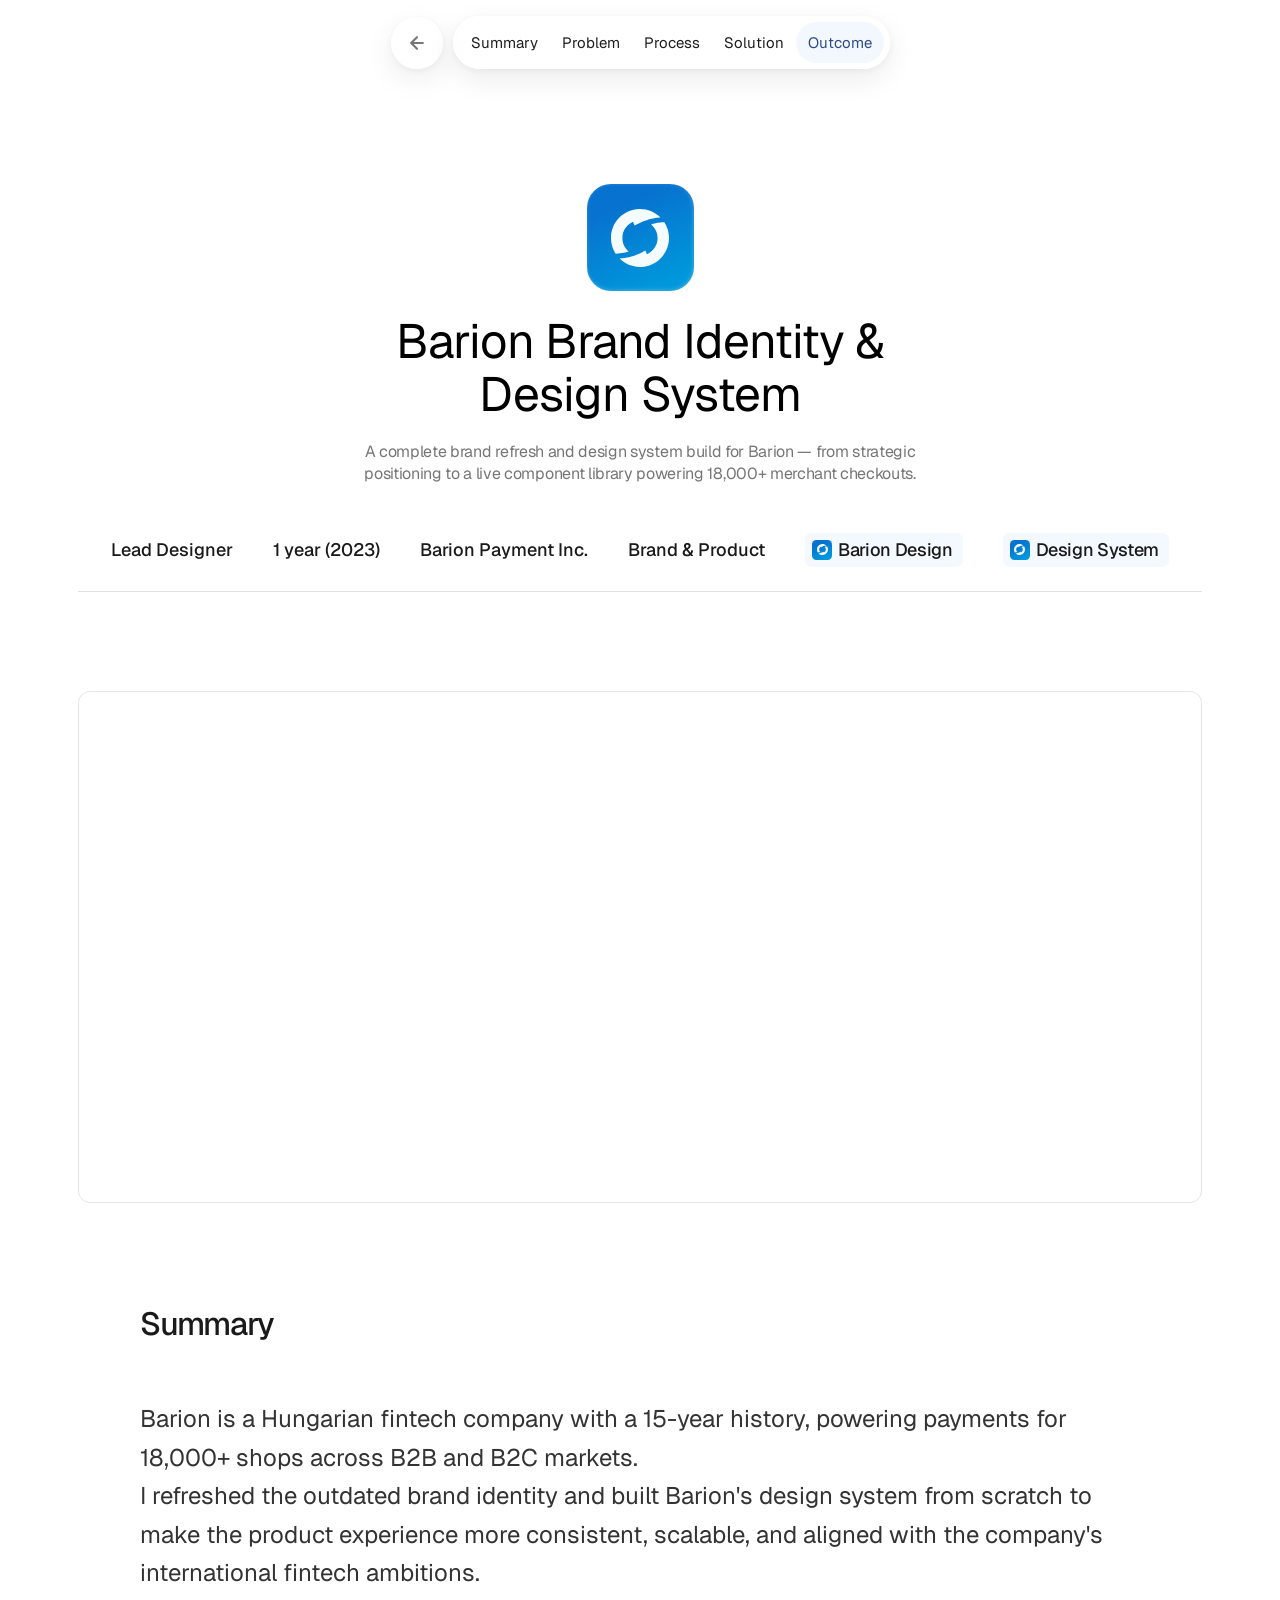
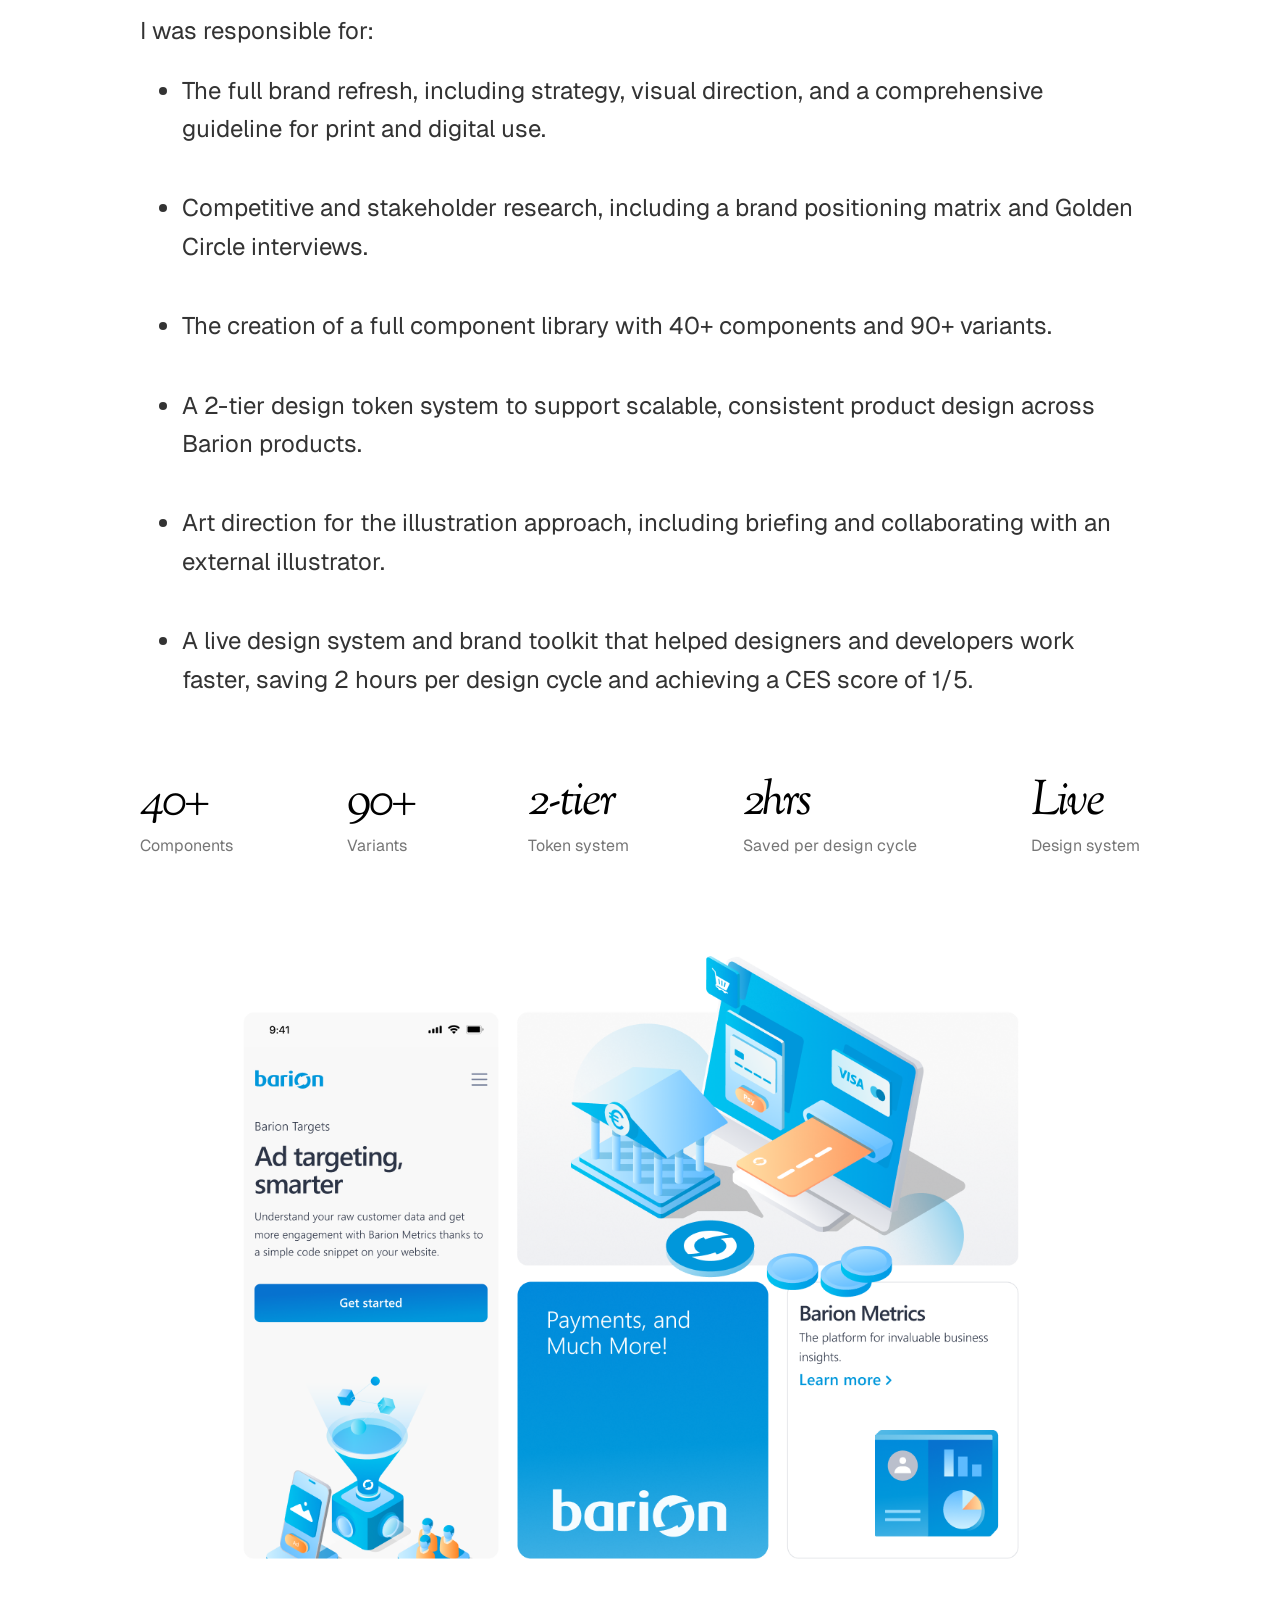
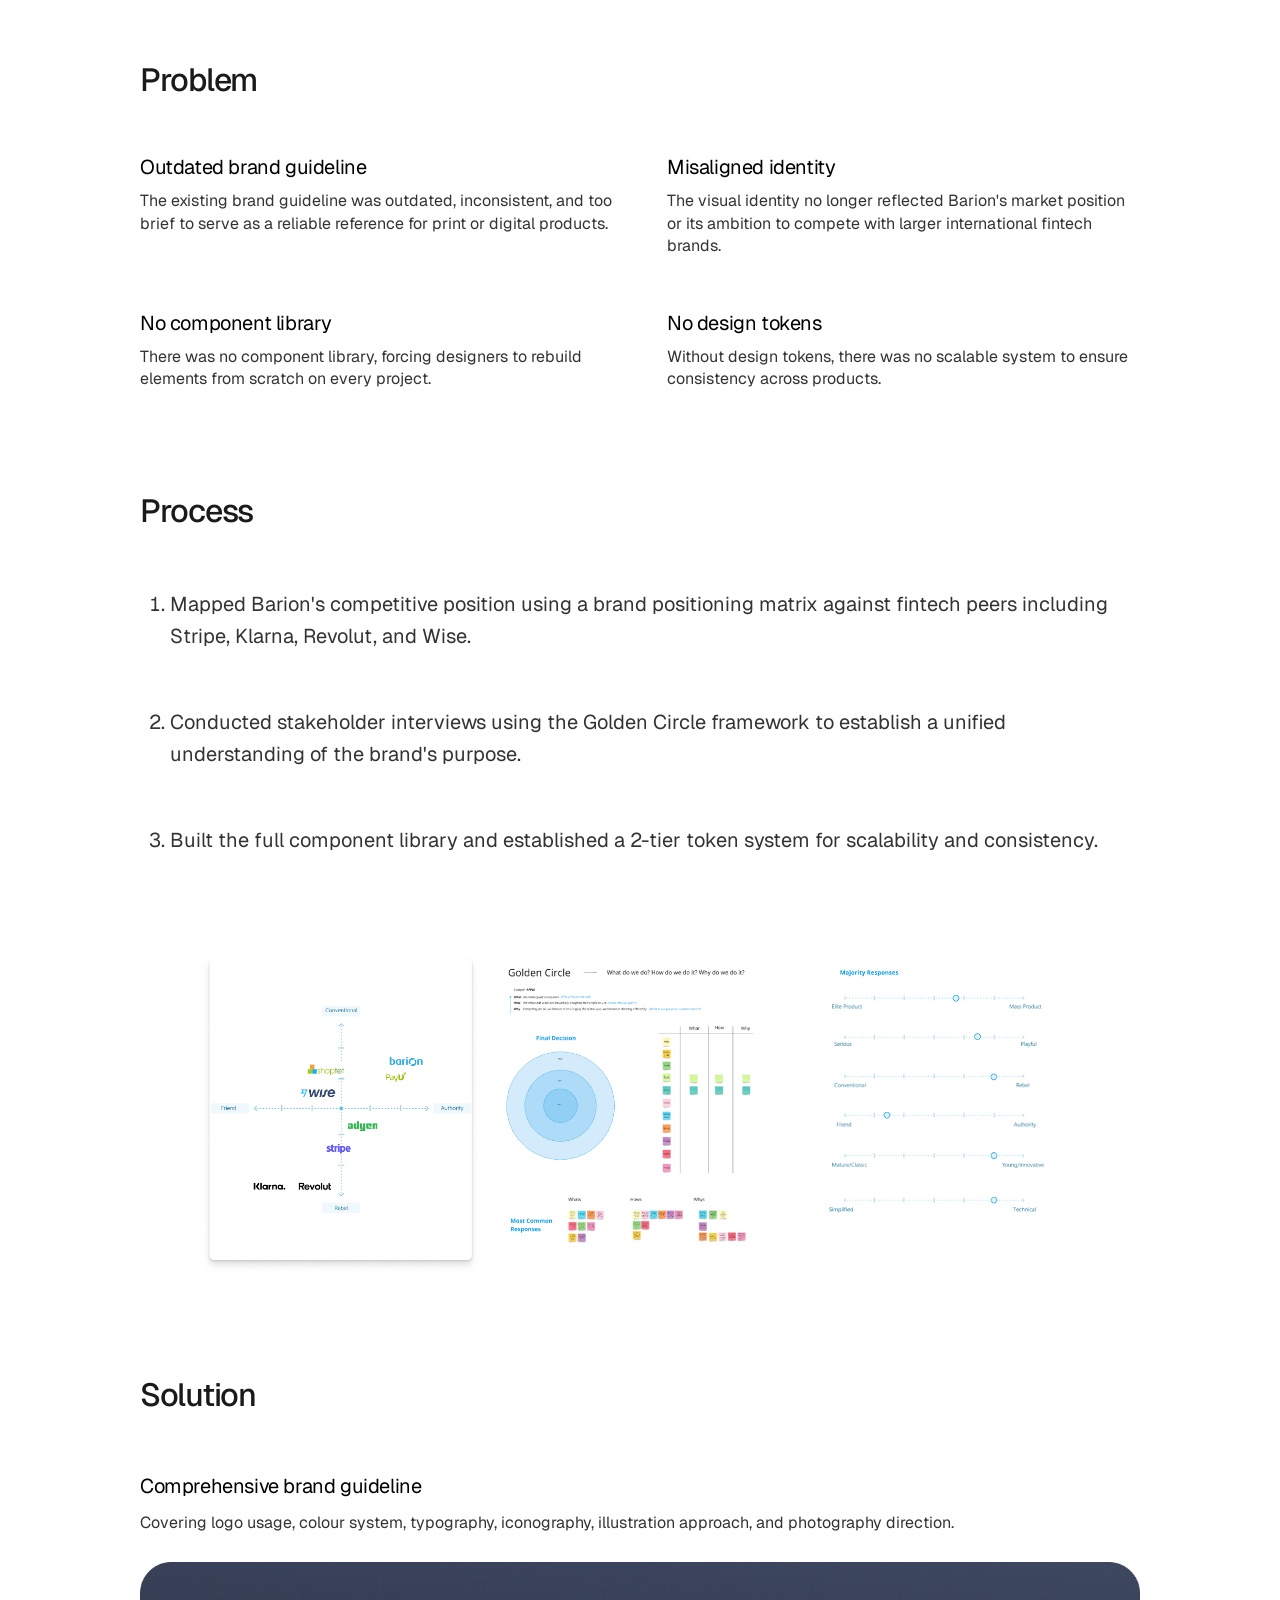
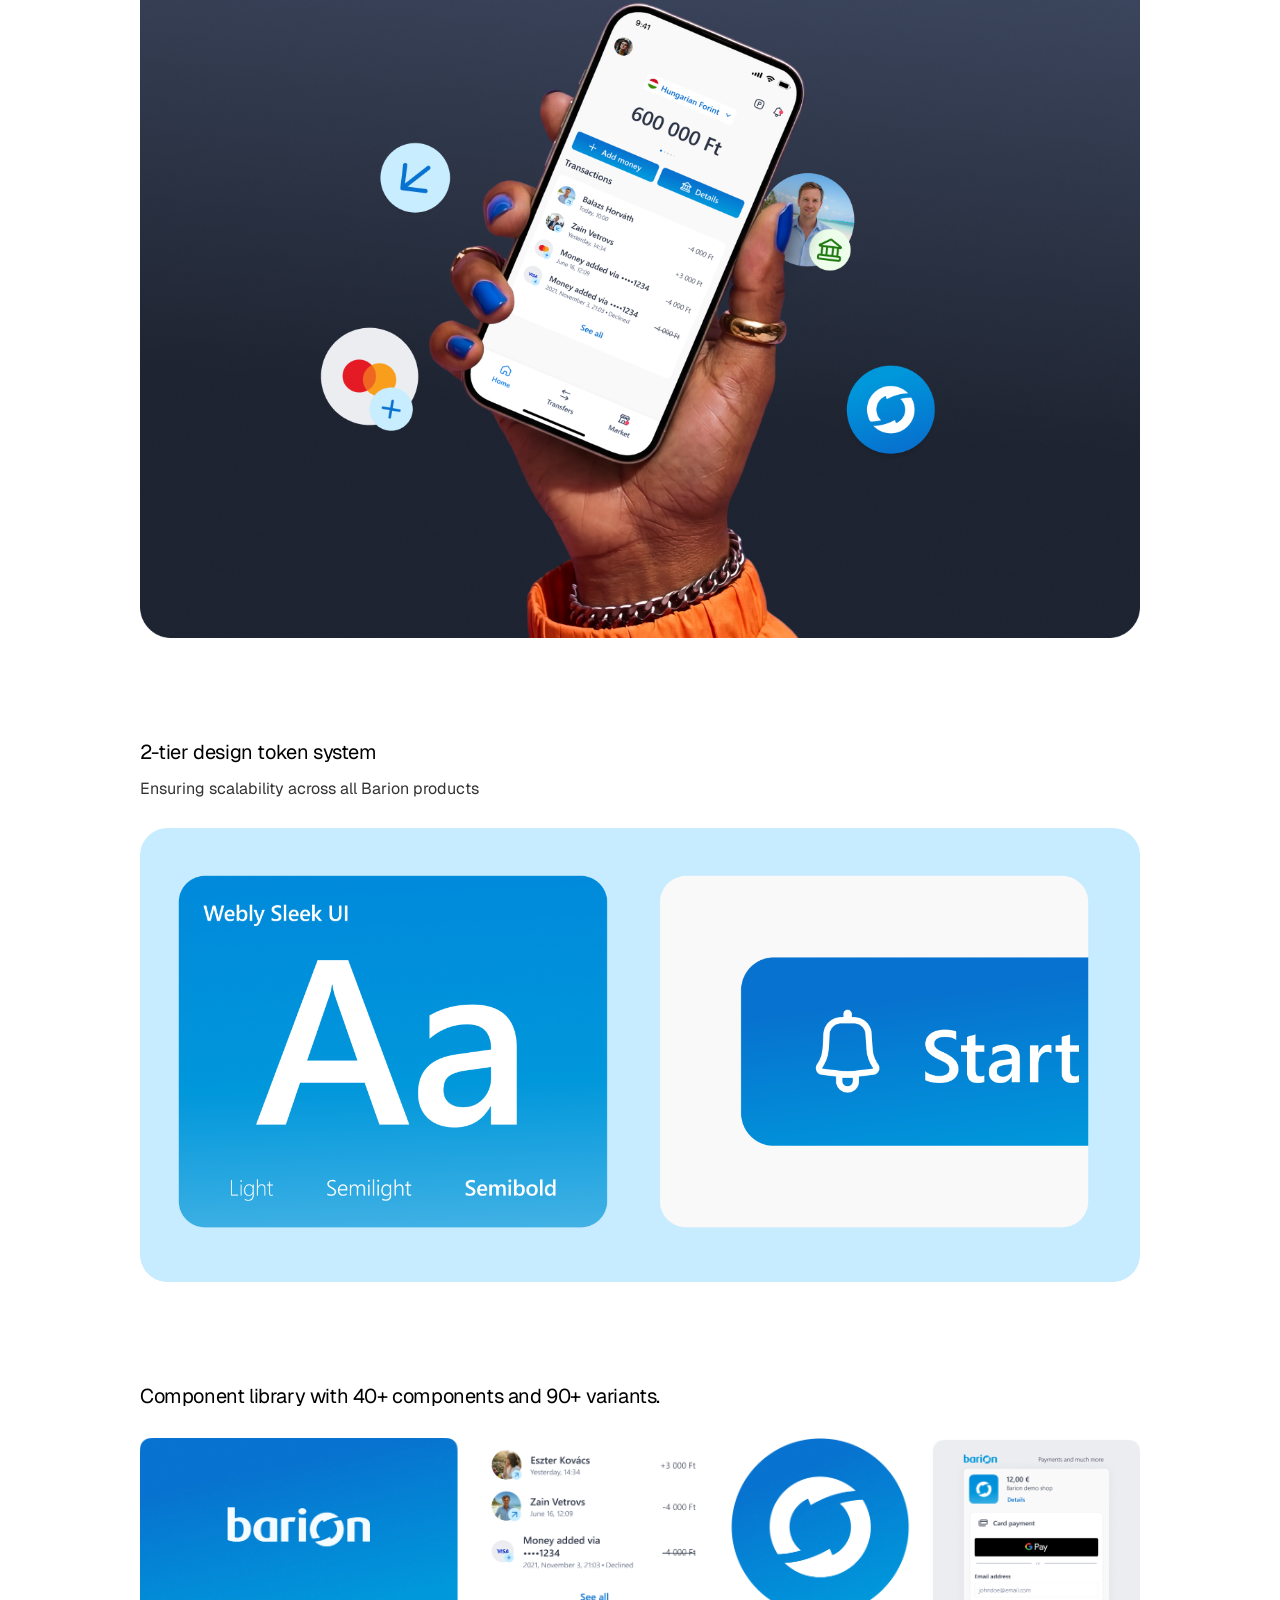
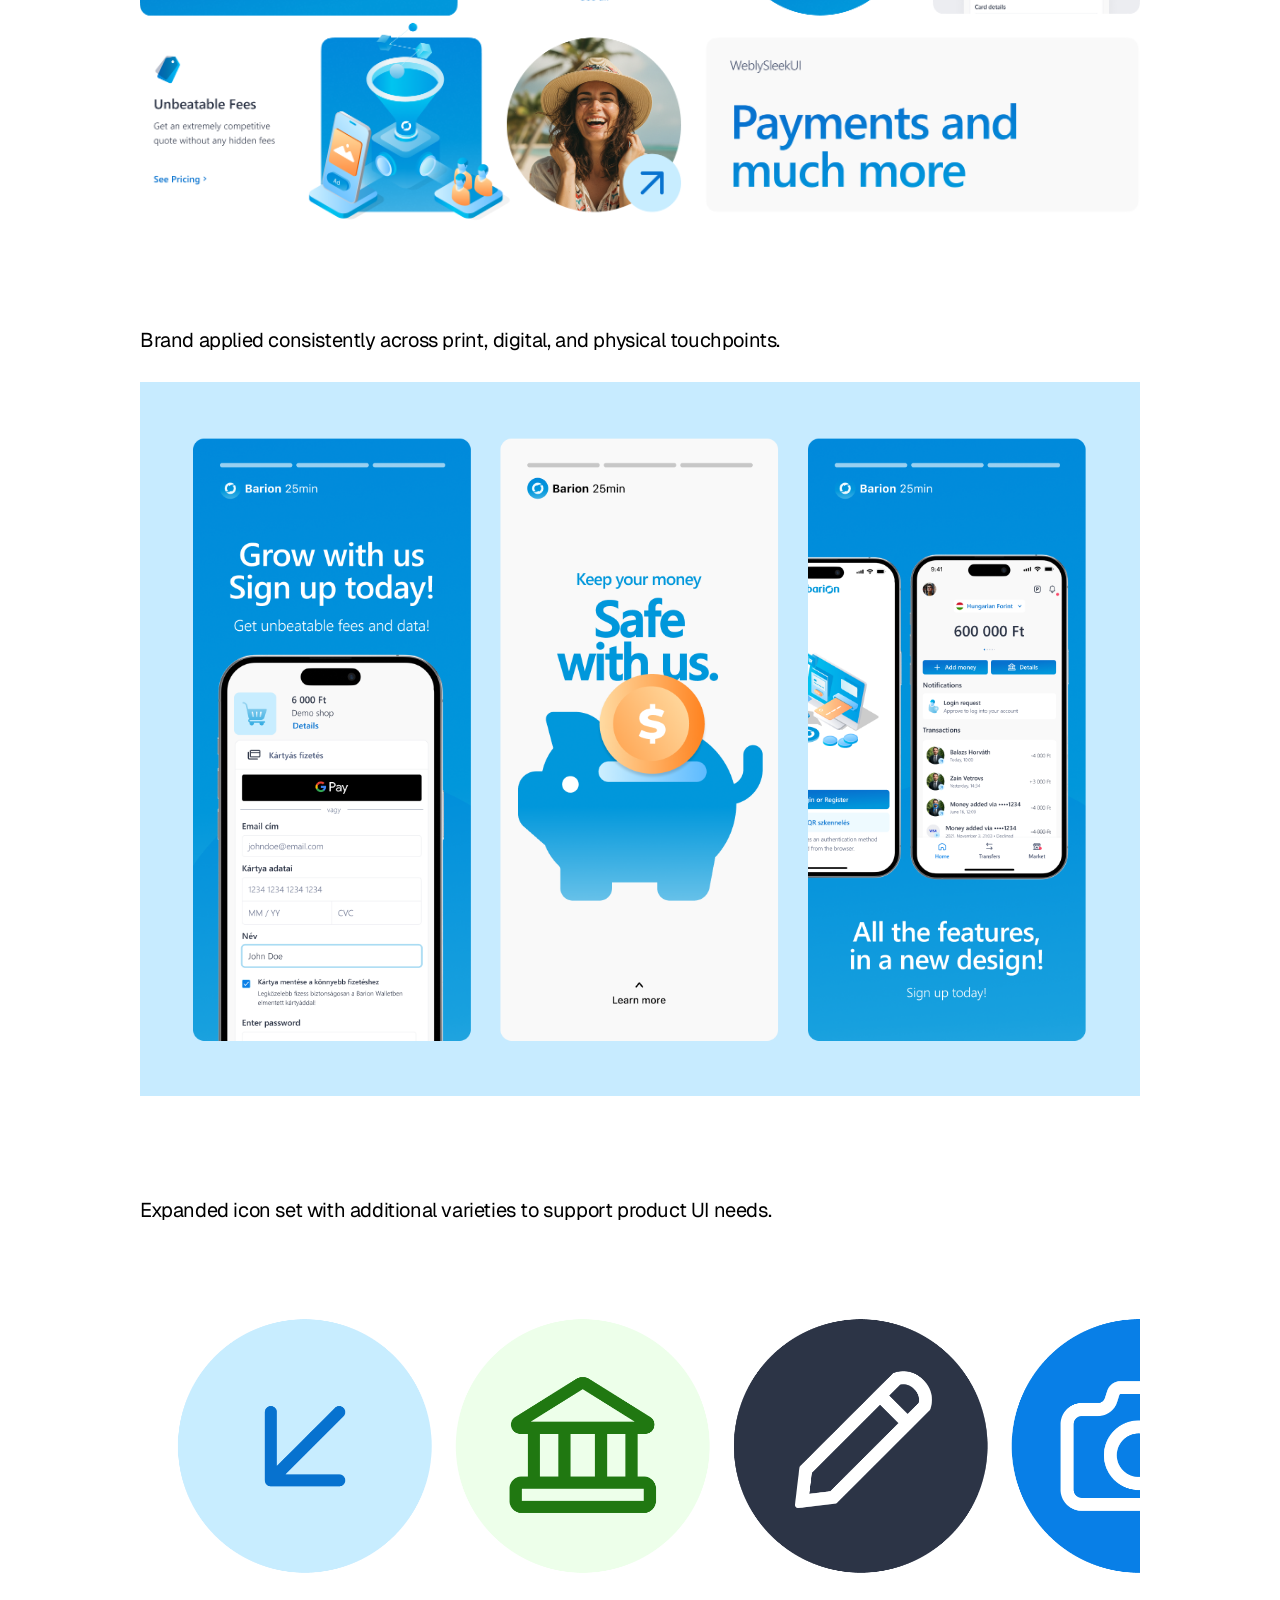
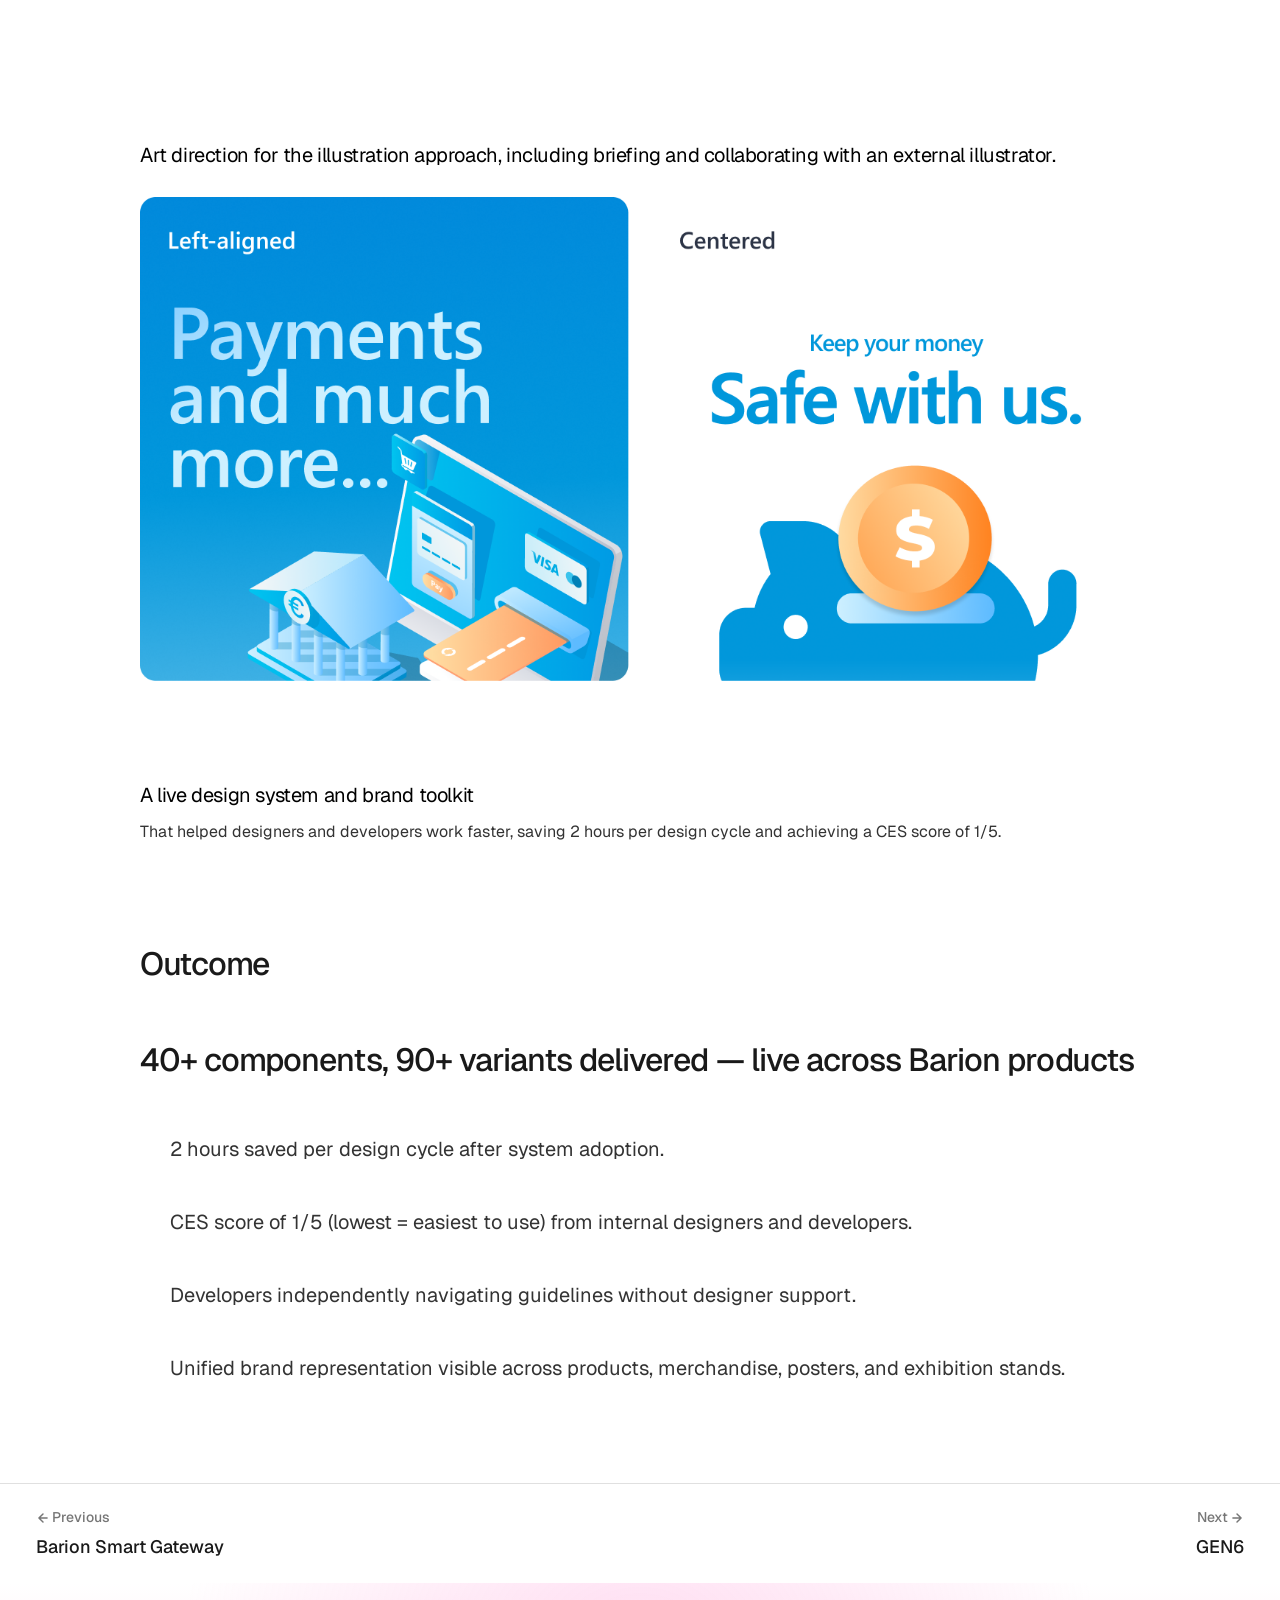
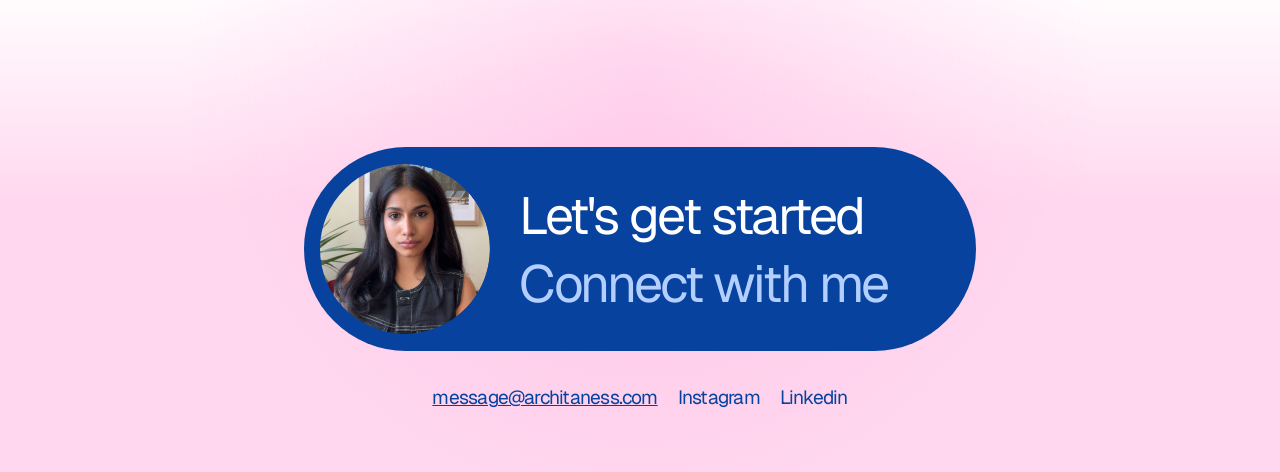
==== commit ec20319a: "Site-wide SEO metadata, light/dark favicons, and CTA pill sizing fix - Footer CTA pill: mobile font-" ====
--- a/barion-brand.html
+++ b/barion-brand.html
@@ -4,9 +4,25 @@
   <meta charset="UTF-8" />
   <meta name="viewport" content="width=device-width, initial-scale=1.0" />
   <title>Barion Brand Identity &amp; Design System — Archita Bose</title>
+  <meta name="description" content="Case study: a complete brand identity and design system for Barion, from strategic positioning to a live component library powering 18,000+ checkouts." />
+  <link rel="canonical" href="https://architabose.site/barion-brand" />
+  <meta property="og:type" content="website" />
+  <meta property="og:site_name" content="Archita Bose — Product &amp; Brand Designer" />
+  <meta property="og:title" content="Barion Brand Identity &amp; Design System — Archita Bose" />
+  <meta property="og:description" content="Case study: a complete brand identity and design system for Barion, from strategic positioning to a live component library powering 18,000+ checkouts." />
+  <meta property="og:image" content="https://architabose.site/assets/og-image.png" />
+  <meta property="og:image:width" content="1200" />
+  <meta property="og:image:height" content="600" />
+  <meta property="og:url" content="https://architabose.site/barion-brand" />
+  <meta name="twitter:card" content="summary_large_image" />
+  <meta name="twitter:title" content="Barion Brand Identity &amp; Design System — Archita Bose" />
+  <meta name="twitter:description" content="Case study: a complete brand identity and design system for Barion, from strategic positioning to a live component library powering 18,000+ checkouts." />
+  <meta name="twitter:image" content="https://architabose.site/assets/og-image.png" />
   <link rel="preconnect" href="https://fonts.googleapis.com" />
   <link rel="preconnect" href="https://fonts.gstatic.com" crossorigin />
   <link href="https://fonts.googleapis.com/css2?family=Geist:wght@300;400;500&family=Sorts+Mill+Goudy:ital@0;1&display=swap" rel="stylesheet" />
+  <link rel="icon" href="assets/Favicon-light.png" media="(prefers-color-scheme: light)" />
+  <link rel="icon" href="assets/Favicon-dark.png" media="(prefers-color-scheme: dark)" />
   <link rel="stylesheet" href="style.css" />
 </head>
 <body>
--- a/style.css
+++ b/style.css
@@ -67,7 +67,7 @@
   font-weight: 400;
   color: var(--text-2);
   letter-spacing: -0.02em;
-  margin-bottom: 54px;
+  margin-bottom: 36px;
 }
 
 /* =========================================
@@ -247,7 +247,7 @@
    HERO
    ========================================= */
 .hero {
-  padding-block: 160px 100px; /* extra top clearance for fixed glass nav */
+  padding-block: 210px 100px; /* extra top clearance for fixed glass nav */
 }
 
 .hero__inner {
@@ -599,9 +599,35 @@
   padding: 40px 24px 36px;
 }
 
+/* Cards are only collapsible on mobile (see @media max-width:768px) —
+   on desktop every card ships with the open attribute (index.html) and
+   must stay that way. Chromium wraps everything past <summary> in an
+   internal ::details-content box that it can leave content-visibility:
+   hidden even while open is set statically in markup (rather than
+   toggled live), so content has real box geometry but doesn't paint or
+   expose its text unless forced — scoped to desktop only, since forcing
+   it unconditionally would also defeat mobile's collapsed state. */
+@media (min-width: 769px) {
+  .pricing__card::details-content {
+    content-visibility: visible;
+  }
+}
+
 .pricing__card--blue {
   background: var(--bg-blue);
 }
+
+/* Setting display:flex on <summary> both lays out its contents in a
+   column (matching the card's own flex-column flow) and, as a side
+   effect, suppresses the browser's default disclosure-triangle marker —
+   no list-style/marker hacks needed. Collapsibility itself is mobile-only:
+   see the desktop and mobile media queries below. */
+.pricing__summary {
+  display: flex;
+  flex-direction: column;
+  cursor: pointer;
+}
+.pricing__summary::-webkit-details-marker { display: none; }
 
 .pricing__tier {
   font-family: var(--font-sans);
@@ -654,11 +680,30 @@
   color: var(--text);
 }
 
+.pricing__duration-row {
+  display: flex;
+  align-items: center;
+  justify-content: space-between;
+  gap: 12px;
+  margin-bottom: 42px;
+}
+
 .pricing__duration {
   font-size: 14px;
   color: var(--text-2);
   letter-spacing: -0.02em;
-  margin-bottom: 42px;
+}
+
+/* Hidden on desktop, where every card is always fully expanded (see the
+   force-visible override below) — the toggle affordance only makes sense
+   once the card is actually collapsible, on mobile. */
+.pricing__chevron {
+  display: none;
+  width: 20px;
+  height: 20px;
+  color: var(--text-2);
+  flex-shrink: 0;
+  transition: transform 0.3s var(--ease);
 }
 
 .pricing__divider {
@@ -840,23 +885,30 @@
   gap: 36px;
 }
 
+/* Sized entirely in em off the pill's own font-size, so the photo, gaps,
+   padding and arrow all scale in lockstep with the text as one continuous
+   curve across every viewport — rather than the text clamp()ing fluidly
+   while everything else jumped between two fixed sizes at the mobile
+   breakpoint. Em ratios below are carried over from the original fixed
+   desktop px values (e.g. 170px photo / 52px text = 3.269em). */
 .cta__pill {
   display: inline-flex;
   align-items: center;
-  gap: 29px;
+  gap: 0.558em;
   text-decoration: none;
   cursor: pointer;
   background: #08429f;
   border-radius: 229px;
-  padding: 17px 55px 17px 16px;
+  padding: 0.327em 1.058em 0.327em 0.308em;
+  font-size: clamp(20px, 4.5vw, 52px);
   transition: transform 0.5s cubic-bezier(0.34, 1.56, 0.64, 1);
 }
 
 .cta__pill:hover { transform: scale(1.025); }
 
 .cta__photo-wrap {
-  width: 170px;
-  height: 170px;
+  width: 3.269em;
+  height: 3.269em;
   border-radius: 50%;
   overflow: hidden;
   flex-shrink: 0;
@@ -876,12 +928,12 @@
 .cta__text {
   display: flex;
   flex-direction: column;
-  gap: 11px;
+  gap: 0.212em;
 }
 
 .cta__line1 {
   font-family: var(--font-sans);
-  font-size: clamp(32px, 4vw, 52px);
+  font-size: 1em;
   font-weight: 400;
   color: white;
   letter-spacing: -0.04em;
@@ -892,9 +944,9 @@
 .cta__line2 {
   display: flex;
   align-items: center;
-  gap: 5px;
-  font-family: var(--font-sans);
-  font-size: clamp(32px, 4vw, 52px);
+  gap: 0.096em;
+  font-family: var(--font-sans);
+  font-size: 1em;
   font-weight: 400;
   color: #b3cfff;
   letter-spacing: -0.04em;
@@ -903,8 +955,8 @@
 }
 
 .cta__arrow {
-  width: 28px;
-  height: 28px;
+  width: 0.538em;
+  height: 0.538em;
   flex-shrink: 0;
   opacity: 0;
   transform: translateX(-10px);
@@ -1153,7 +1205,7 @@
 
 @media (max-width: 768px) {
   /* Flat 16px side margins for all sections on mobile */
-  :root { --pad-x: 24px; }
+  :root { --pad-x: 24px; --sec: 50px; }
 
   /* Hide top floating nav on mobile — replaced by bottom nav */
   .nav { display: none; }
@@ -1163,6 +1215,8 @@
 
   /* Let the second hero line flow onto the same line as "designer." */
   .hero__break { display: none; }
+  .hero__headline { font-size: 36px; }
+  .hero__surname { display: none; }
 
   .about__inner { flex-direction: column; align-items: center; }
   .about__photo-wrap { width: 100%; }
@@ -1170,13 +1224,20 @@
 
   .pricing__grid { flex-direction: column; }
 
+  /* Cards ship with the open attribute (see index.html) so desktop is
+     always fully expanded; the inline script right after .pricing strips
+     it on mobile before paint, so cards start collapsed here and expand
+     via native <details> click-to-toggle. */
+  .pricing__chevron { display: block; }
+  .pricing__card[open] .pricing__chevron { transform: rotate(180deg); }
+
   .connect__inner { flex-direction: column; }
   .connect__actions { min-width: unset; width: 100%; align-items: flex-start; }
 
-  .cta__pill { gap: 20px; padding: 12px 32px 12px 12px; }
-  .cta__photo-wrap { width: 88px; height: 88px; }
-  .cta__line1, .cta__line2 { font-size: clamp(20px, 5vw, 28px); }
-  .cta__arrow { width: 20px; height: 20px; }
+  /* 24px keeps the pill's natural (nowrap) width inside the container's
+     existing 24px side padding on a 375px viewport — 32px read as "big"
+     enough but overflowed past that padding, right to the screen edge. */
+  .cta__pill { font-size: 24px; }
   .cta__links { flex-direction: column; align-items: center; gap: 12px; }
 
   .work__row { flex-direction: column; align-items: flex-start; gap: 16px; }
@@ -1184,11 +1245,9 @@
   .work__right { align-self: flex-end; }
   .work__arrow { display: none; }
 
-  /* Match all title sizes on the landing page to the hero headline's
-     mobile size, so Work/Resources/About headings read consistently. */
   .work__title,
   .resource__title,
-  .about__title { font-size: 24px; }
+  .about__title { font-size: 36px; }
 
   /* Static preview image (same asset as the desktop hover preview),
      shown between the number and title instead of on hover. */
@@ -1203,9 +1262,11 @@
   .proj-meta__inner { gap: 28px; }
   .proj-token-table { grid-template-columns: 1fr; }
 
-  .hero { padding-block: 100px 100px; } /* no top nav, extra bottom for bottom-nav */
+  .hero { padding-block: 150px 100px; } /* no top nav, extra bottom for bottom-nav */
   .proj-hero { padding-block: 60px clamp(40px, 6vw, 80px); }
   .footer { padding-bottom: 100px; } /* clear bottom nav */
+
+  .hero-img__container { width: 100%; }
 
   /* These sit directly inside .container, whose own padding-inline is
      already 16px on mobile — their extra 24px horizontal padding was
@@ -1544,6 +1605,7 @@
   gap: 41px;
   padding-left: 42px;
   margin-top: 21px;
+  list-style: disc;
 }
 
 .cs-lead ul li { line-height: 1.6; }
@@ -1814,6 +1876,7 @@
   .cs-section ul.cs-list { gap: 24px; }
   .cs-blocks { gap: 64px; }
   .cs-stats { gap: 24px; justify-content: flex-start; }
+  .cs-stat__num { font-size: 32px; }
   .cs-pagenav, .cs-footer { padding-inline: 24px; }
   .cta--footer { margin-top: -64px; margin-bottom: -100px; padding-block: 48px; }
 }
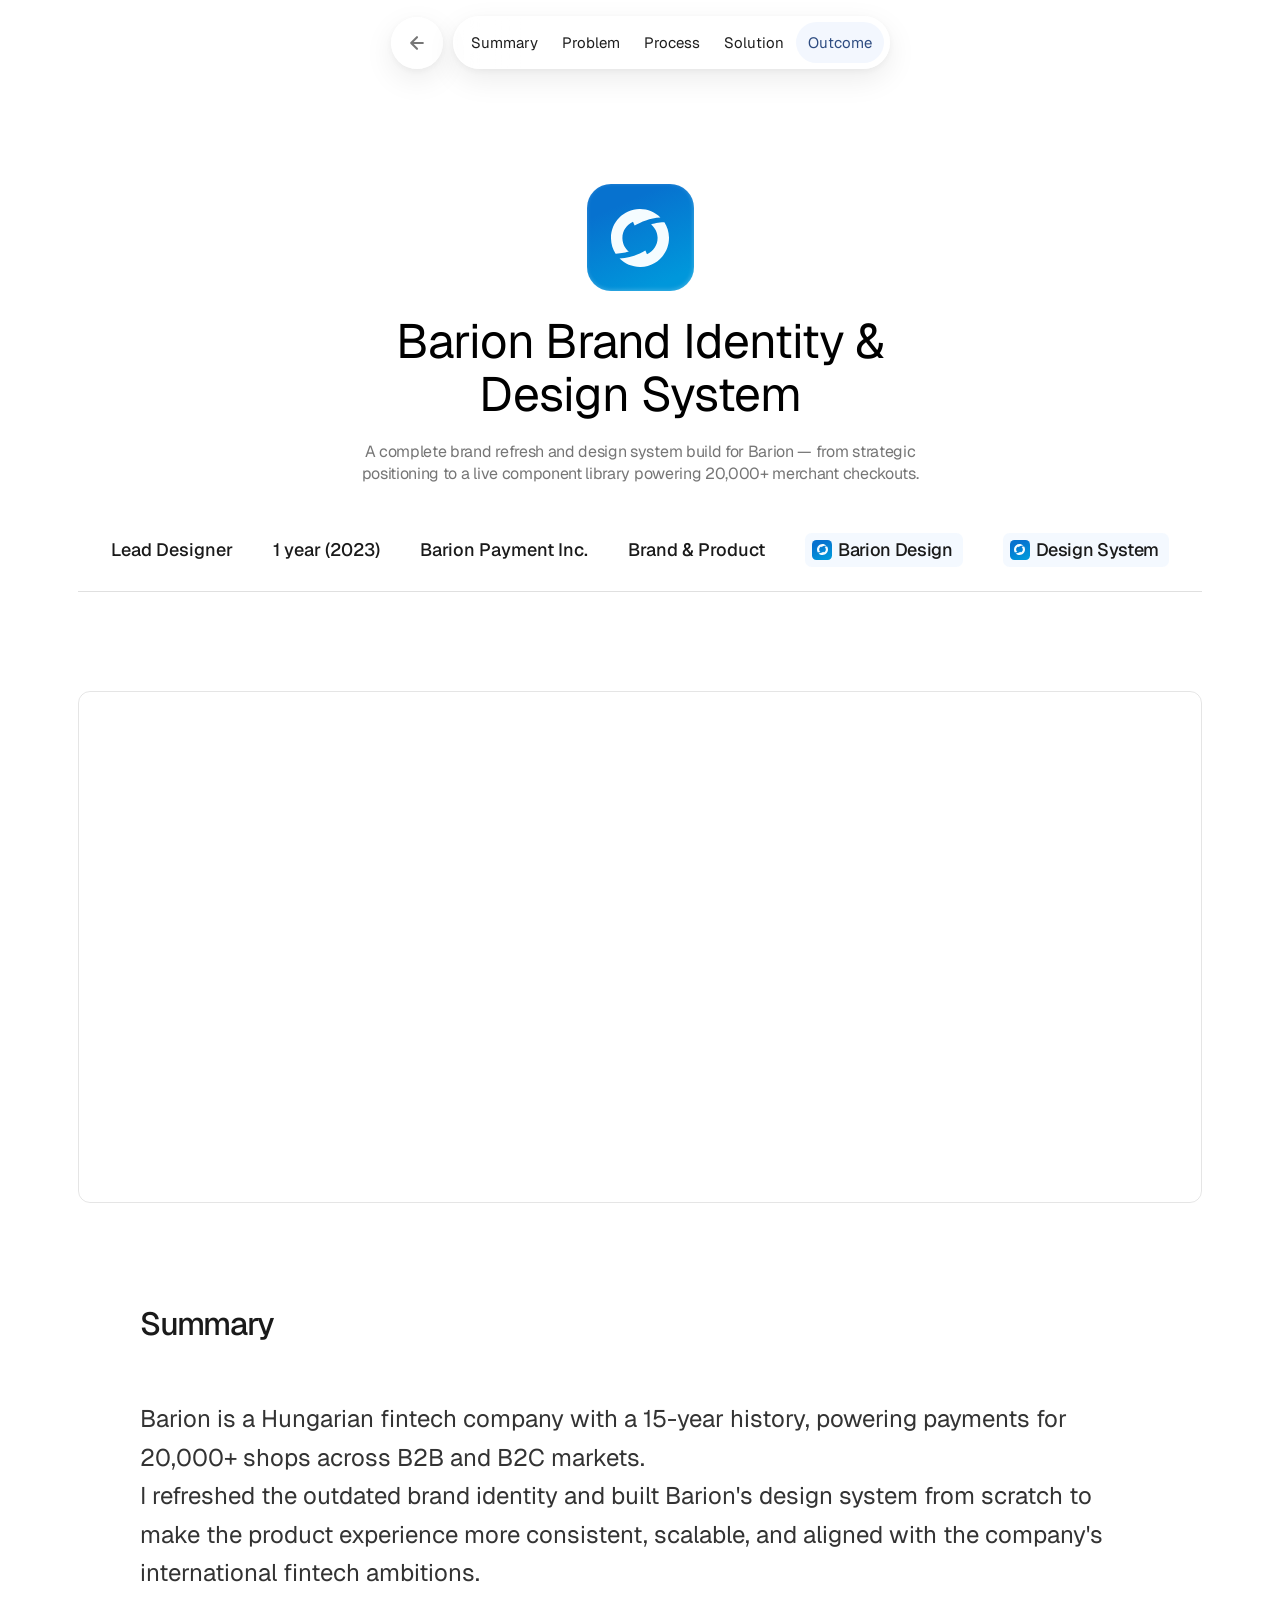
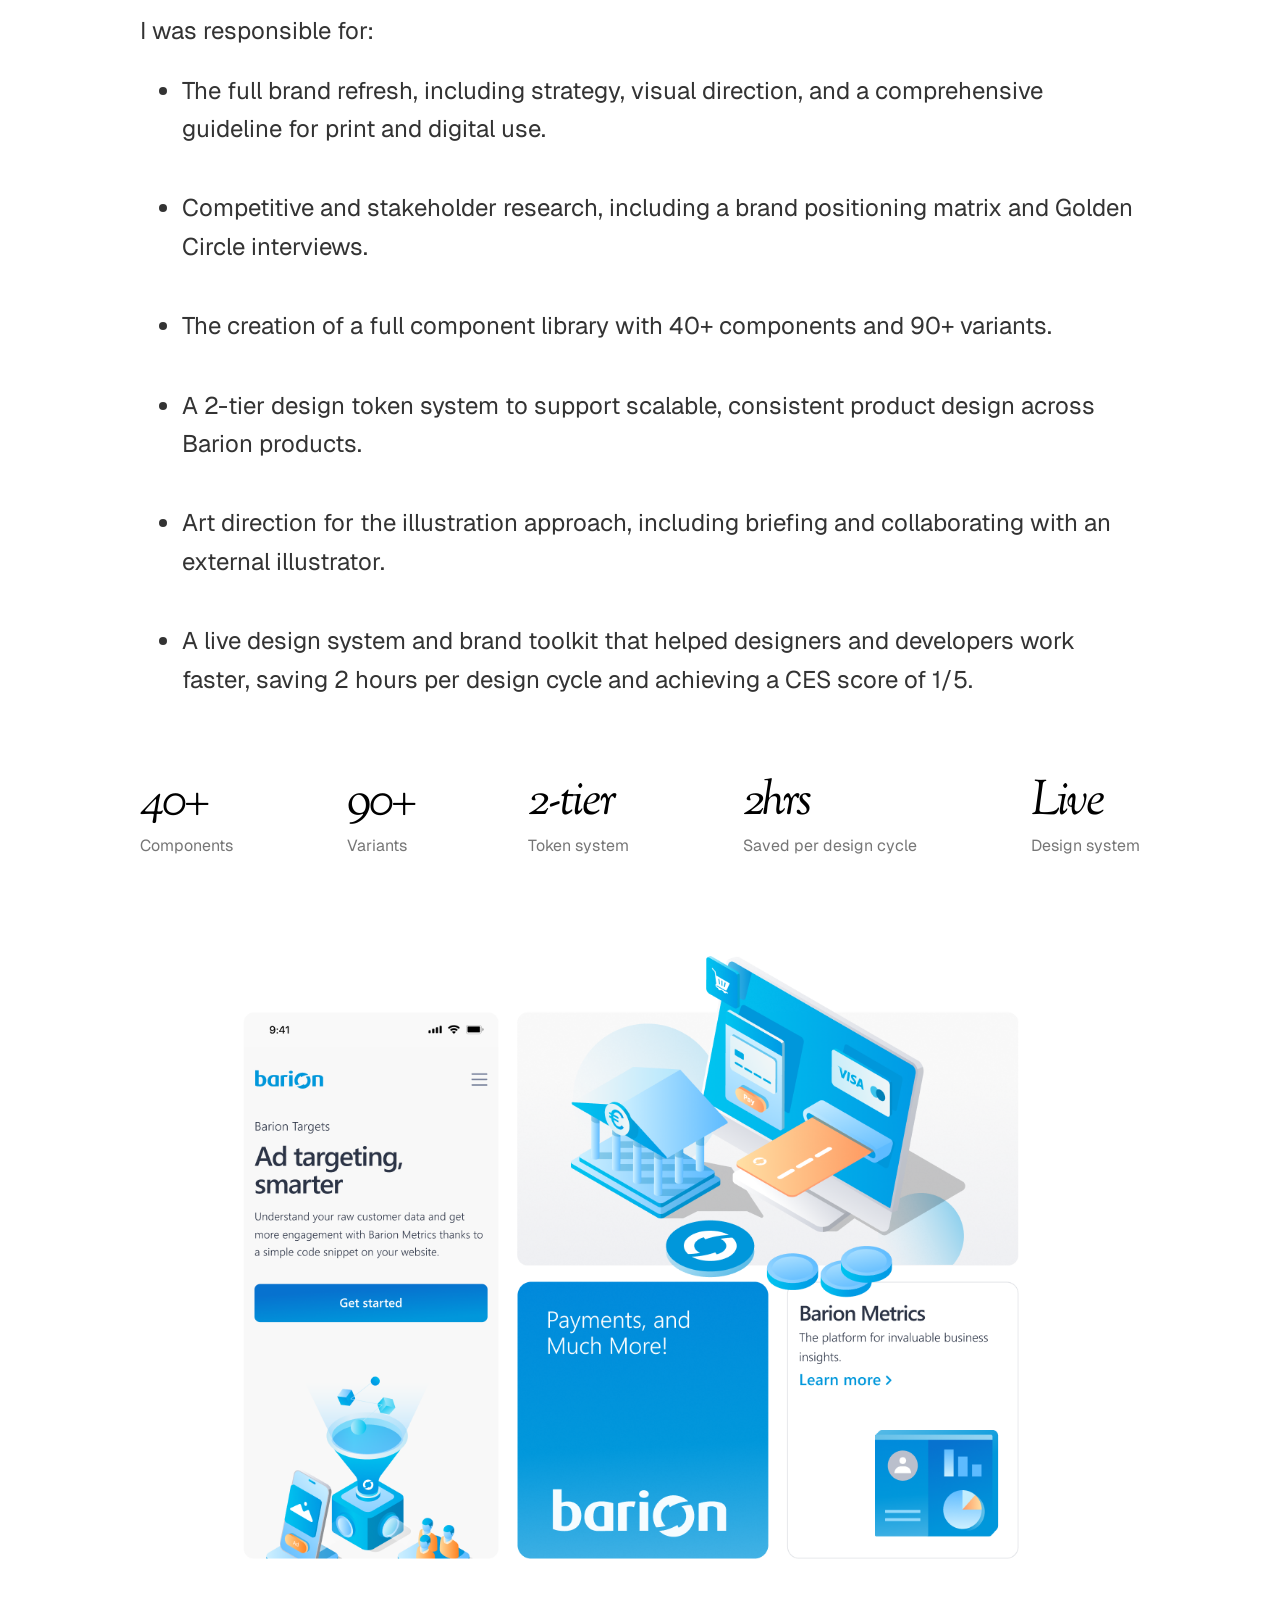
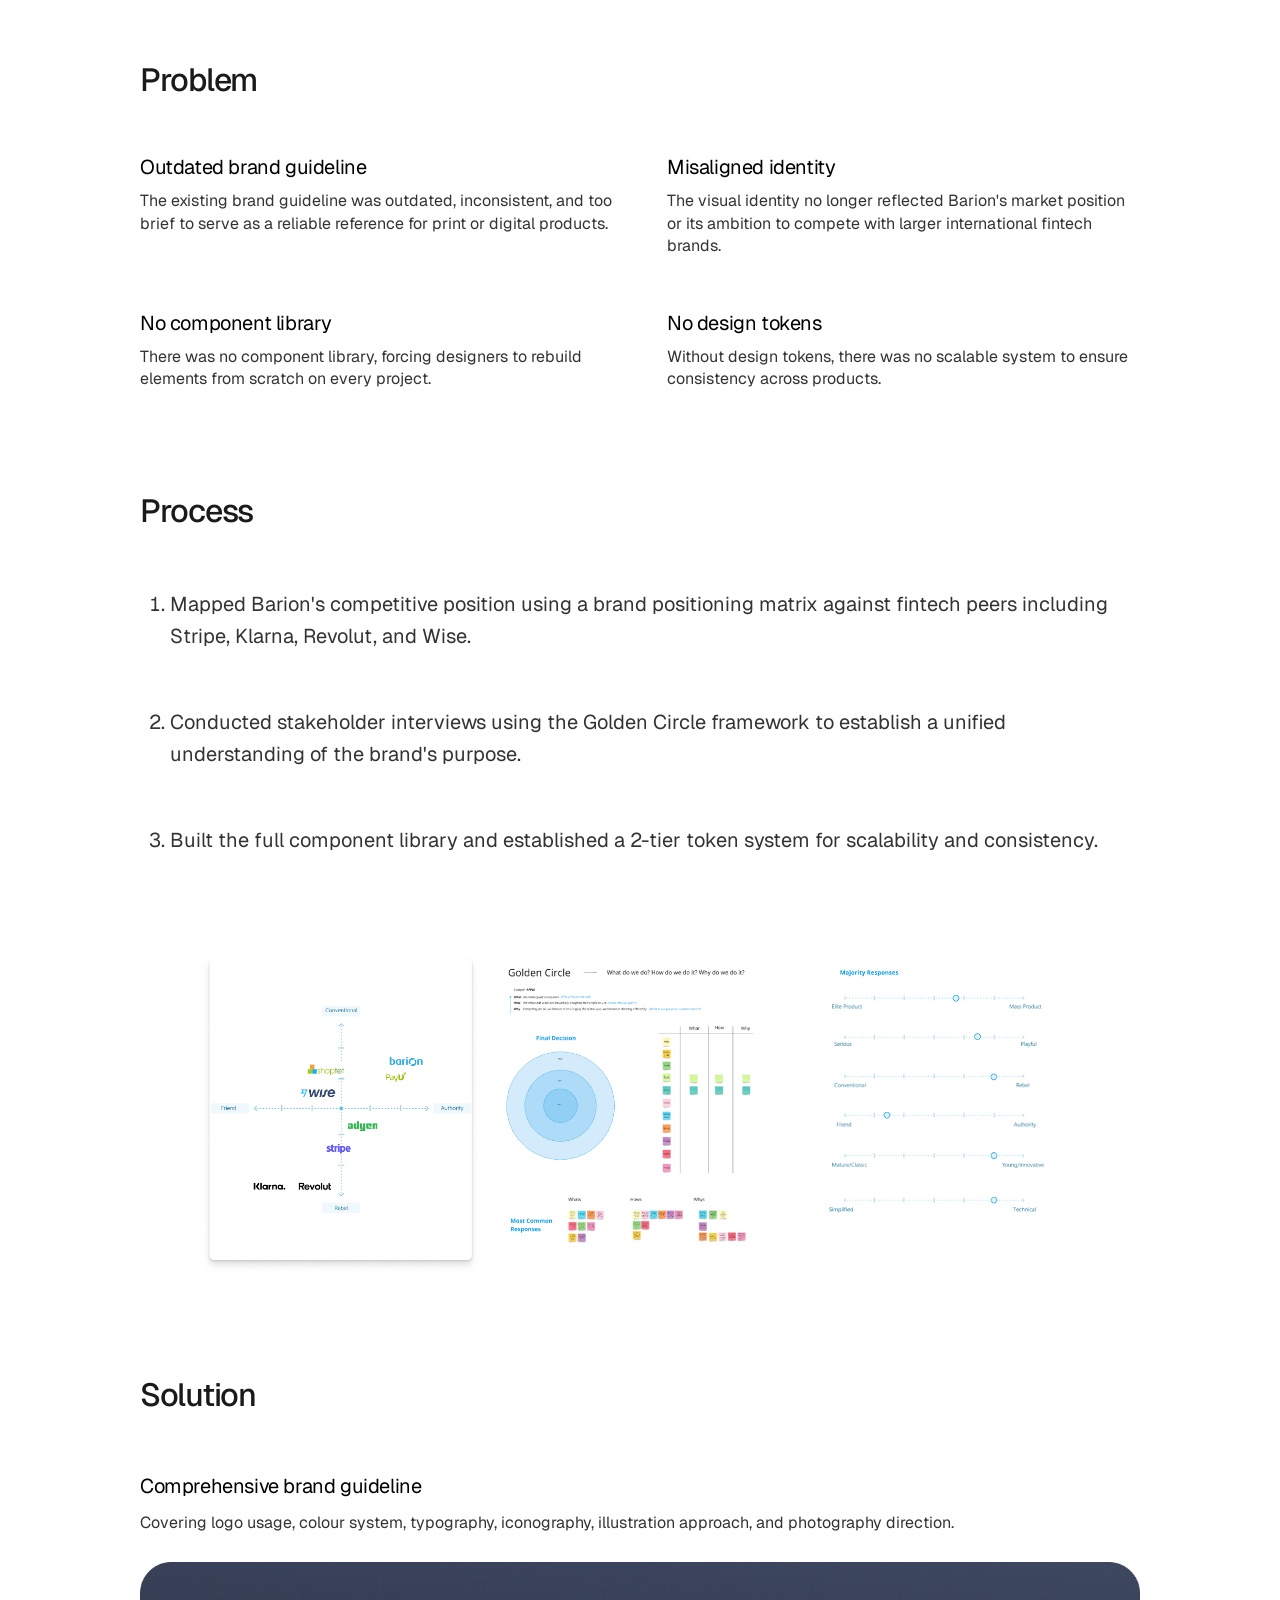
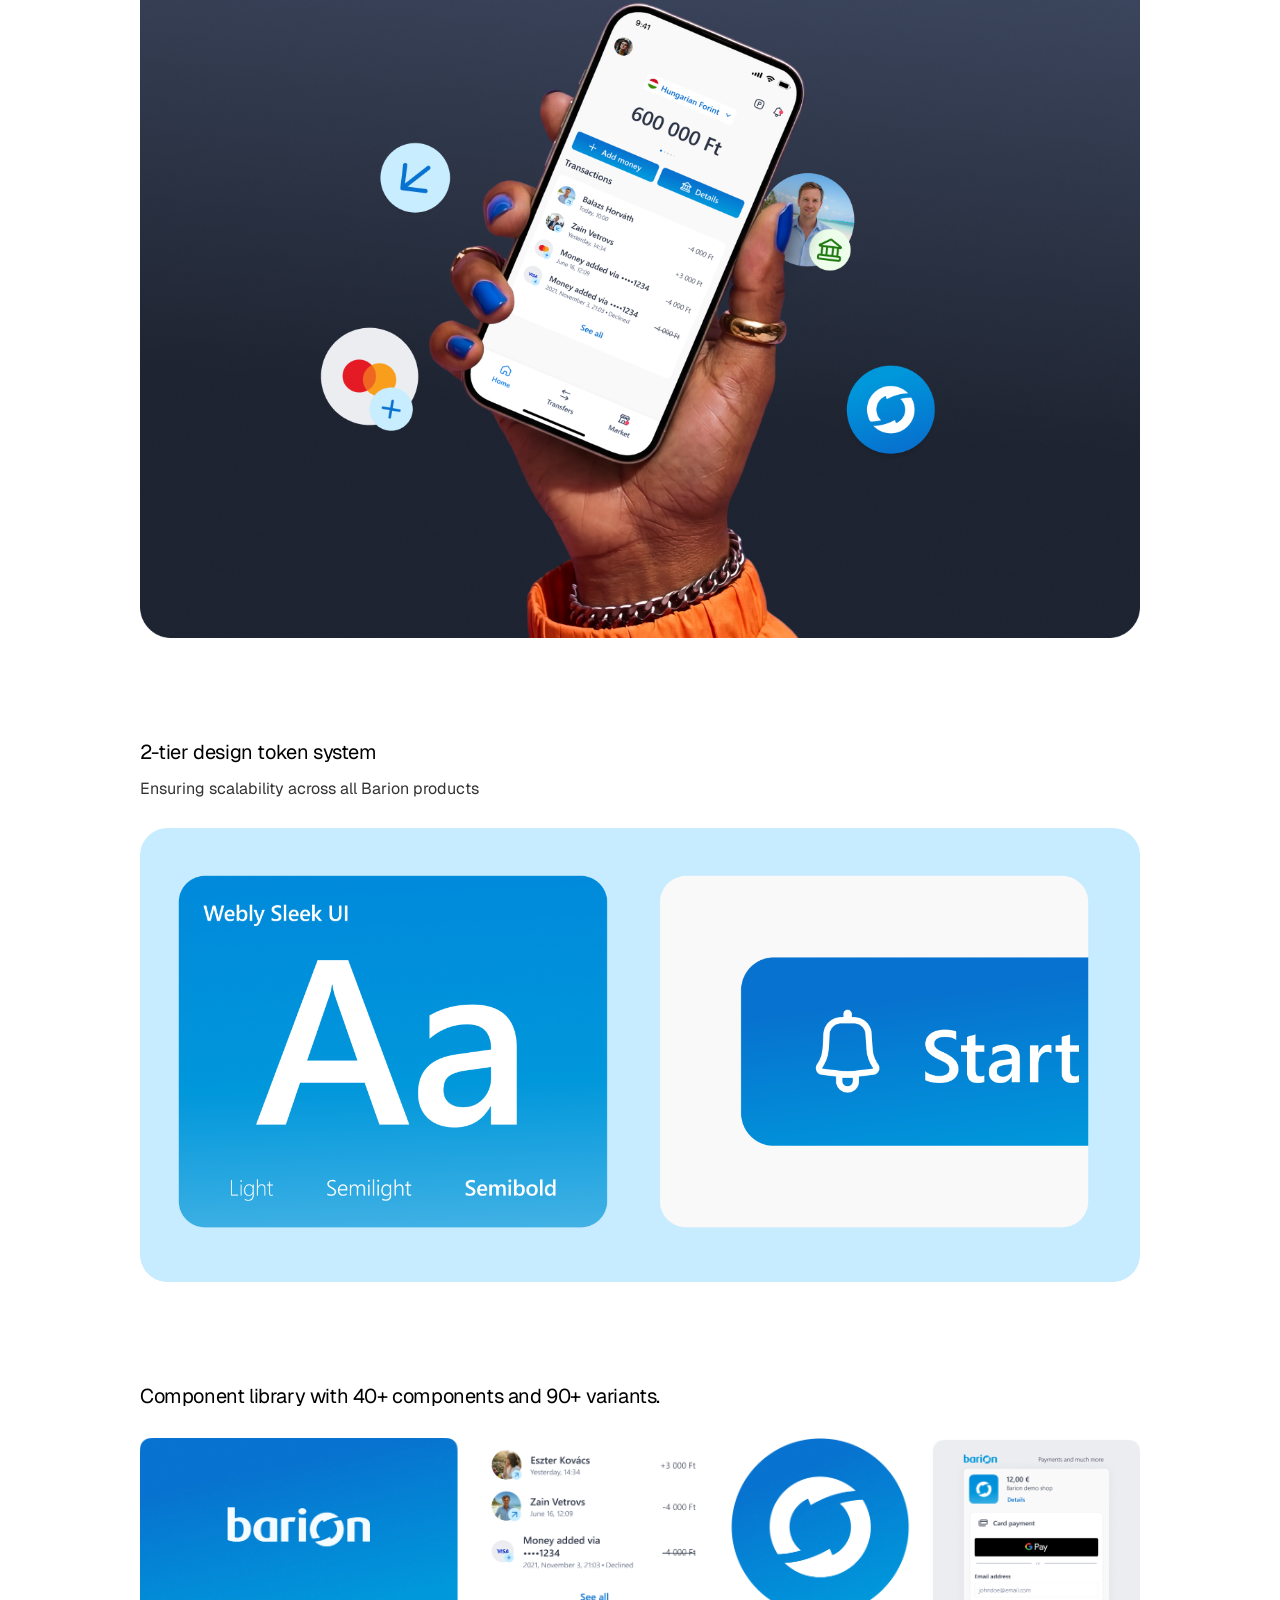
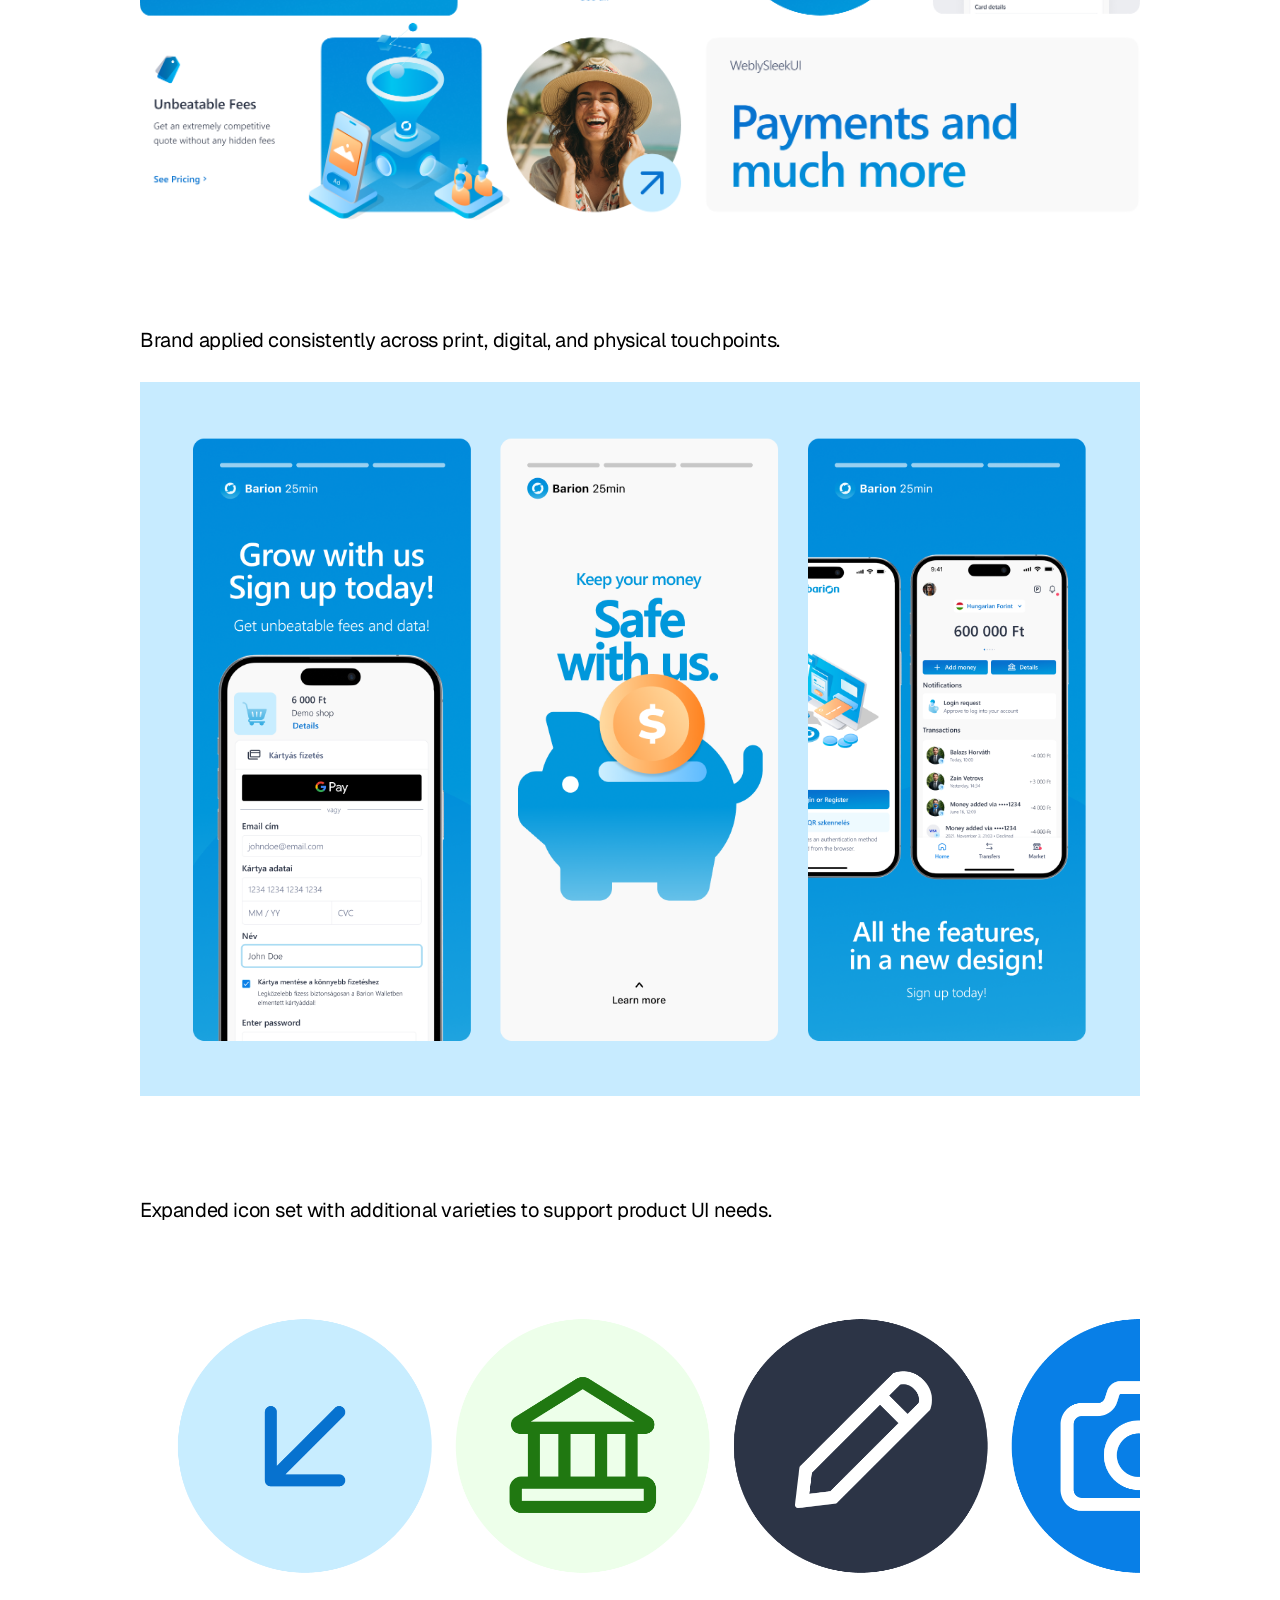
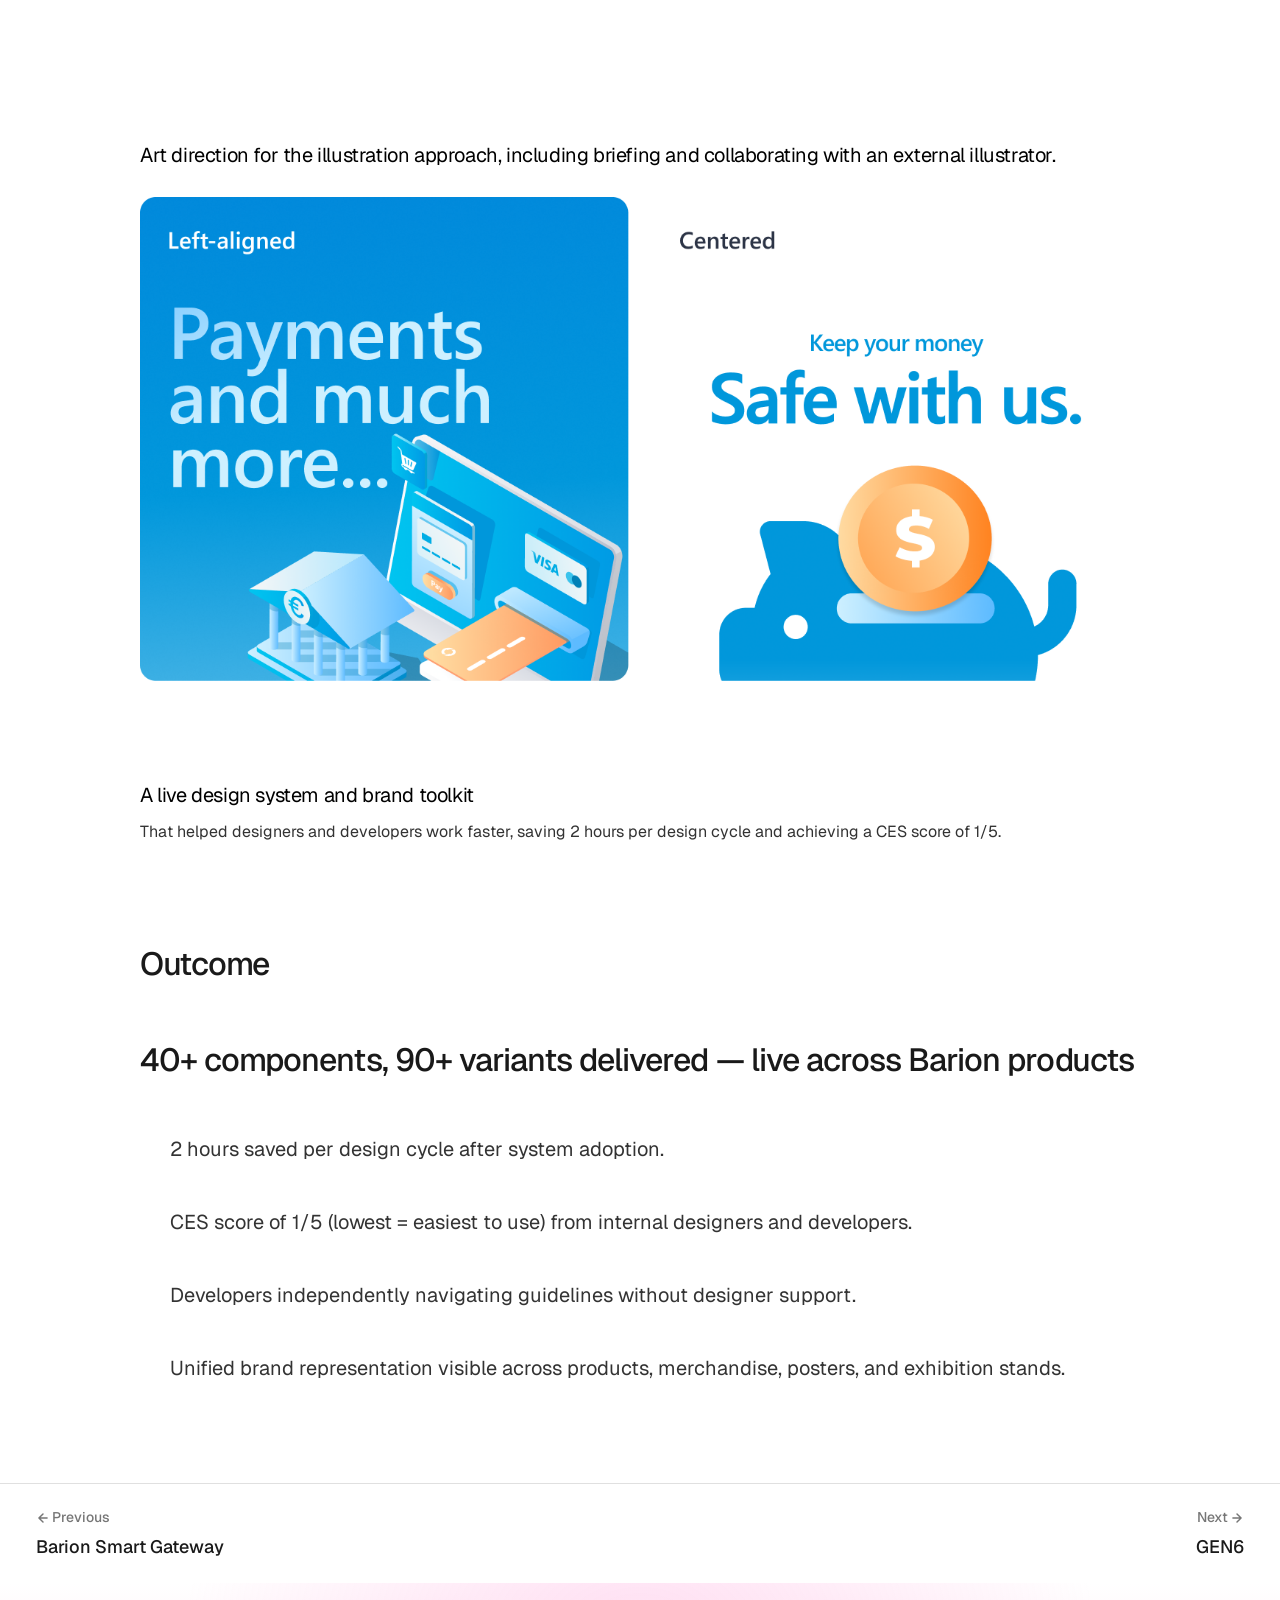
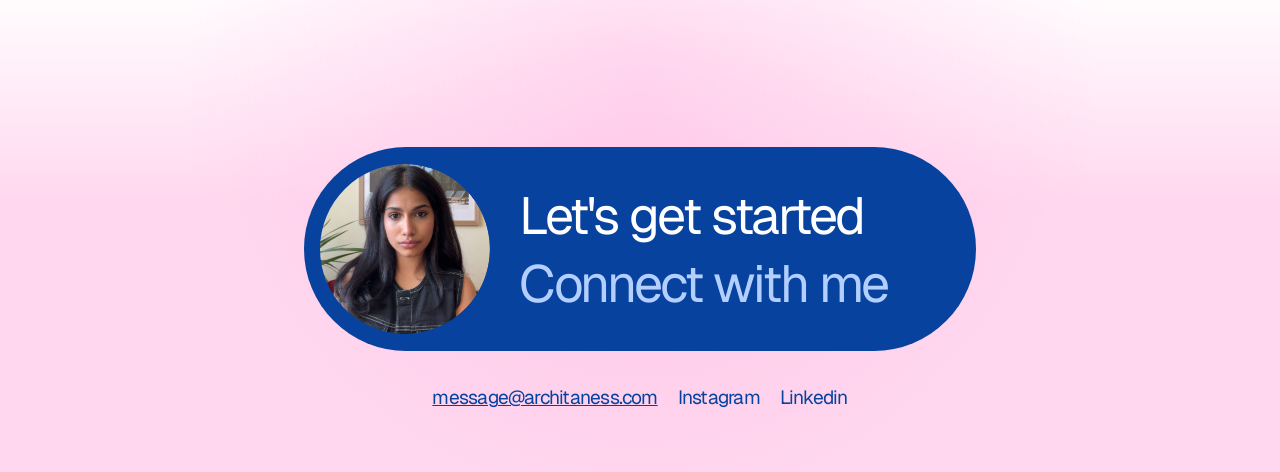
==== commit d70dbfb9: "Update Barion Brand Identity merchant count to 20,000+ Matches the figure already used on the Barion" ====
--- a/barion-brand.html
+++ b/barion-brand.html
@@ -2,21 +2,36 @@
 <html lang="en">
 <head>
   <meta charset="UTF-8" />
+  <script>
+    // Plays the "zoom in" half of the page transition, before first
+    // paint, using the click-origin the previous page stored. See
+    // assets/page-transition.js for the outgoing half.
+    (function () {
+      var origin = sessionStorage.getItem('pt-origin');
+      if (origin) {
+        sessionStorage.removeItem('pt-origin');
+        var parts = origin.split(',');
+        document.documentElement.style.setProperty('--pt-x', parts[0] + '%');
+        document.documentElement.style.setProperty('--pt-y', parts[1] + '%');
+        document.documentElement.classList.add('pt-entering');
+      }
+    })();
+  </script>
   <meta name="viewport" content="width=device-width, initial-scale=1.0" />
   <title>Barion Brand Identity &amp; Design System — Archita Bose</title>
-  <meta name="description" content="Case study: a complete brand identity and design system for Barion, from strategic positioning to a live component library powering 18,000+ checkouts." />
+  <meta name="description" content="Case study: a complete brand identity and design system for Barion, from strategic positioning to a live component library powering 20,000+ checkouts." />
   <link rel="canonical" href="https://architabose.site/barion-brand" />
   <meta property="og:type" content="website" />
   <meta property="og:site_name" content="Archita Bose — Product &amp; Brand Designer" />
   <meta property="og:title" content="Barion Brand Identity &amp; Design System — Archita Bose" />
-  <meta property="og:description" content="Case study: a complete brand identity and design system for Barion, from strategic positioning to a live component library powering 18,000+ checkouts." />
+  <meta property="og:description" content="Case study: a complete brand identity and design system for Barion, from strategic positioning to a live component library powering 20,000+ checkouts." />
   <meta property="og:image" content="https://architabose.site/assets/og-image.png" />
   <meta property="og:image:width" content="1200" />
   <meta property="og:image:height" content="600" />
   <meta property="og:url" content="https://architabose.site/barion-brand" />
   <meta name="twitter:card" content="summary_large_image" />
   <meta name="twitter:title" content="Barion Brand Identity &amp; Design System — Archita Bose" />
-  <meta name="twitter:description" content="Case study: a complete brand identity and design system for Barion, from strategic positioning to a live component library powering 18,000+ checkouts." />
+  <meta name="twitter:description" content="Case study: a complete brand identity and design system for Barion, from strategic positioning to a live component library powering 20,000+ checkouts." />
   <meta name="twitter:image" content="https://architabose.site/assets/og-image.png" />
   <link rel="preconnect" href="https://fonts.googleapis.com" />
   <link rel="preconnect" href="https://fonts.gstatic.com" crossorigin />
@@ -60,7 +75,7 @@
       </div>
       <div class="cs-head__text">
         <h1 class="cs-head__title">Barion Brand Identity &amp; Design System</h1>
-        <p class="cs-head__sub">A complete brand refresh and design system build for Barion — from strategic positioning to a live component library powering 18,000+ merchant checkouts.</p>
+        <p class="cs-head__sub">A complete brand refresh and design system build for Barion — from strategic positioning to a live component library powering 20,000+ merchant checkouts.</p>
       </div>
       <div class="cs-meta">
         <span class="cs-meta__item">Lead Designer</span>
@@ -87,7 +102,7 @@
     <section class="cs-section cs-section--wide" id="summary">
       <h2 class="cs-section__heading">Summary</h2>
       <div class="cs-lead">
-        <p>Barion is a Hungarian fintech company with a 15-year history, powering payments for 18,000+ shops across B2B and B2C markets.<br />I refreshed the outdated brand identity and built Barion's design system from scratch to make the product experience more consistent, scalable, and aligned with the company's international fintech ambitions.</p>
+        <p>Barion is a Hungarian fintech company with a 15-year history, powering payments for 20,000+ shops across B2B and B2C markets.<br />I refreshed the outdated brand identity and built Barion's design system from scratch to make the product experience more consistent, scalable, and aligned with the company's international fintech ambitions.</p>
         <div>
           <p>I was responsible for:</p>
           <ul>
@@ -282,6 +297,8 @@
   </main>
 
   <script src="assets/cs-nav.js"></script>
-
+  <script src="assets/cta-glow.js"></script>
+
+  <script src="assets/page-transition.js"></script>
 </body>
 </html>
--- a/style.css
+++ b/style.css
@@ -23,6 +23,28 @@
   --sec:    100px;
 
   --ease: cubic-bezier(0.4, 0, 0.2, 1);
+}
+
+/* =========================================
+   PAGE TRANSITION (iOS-style zoom navigation)
+   The page you land on scales in from the clicked link's position
+   (--pt-x/--pt-y), like an app opening from its icon. assets/page-transition.js
+   records that origin into sessionStorage on click and navigates
+   immediately (no artificial delay — the old page unloading IS the
+   transition out); a tiny inline script in each page's <head> reads it
+   back before first paint and plays this animation. Skipped entirely
+   for reduced-motion users.
+   ========================================= */
+@media (prefers-reduced-motion: no-preference) {
+  html.pt-entering {
+    animation: pt-zoom-in 0.22s cubic-bezier(0.16, 1, 0.3, 1) both;
+    transform-origin: var(--pt-x, 50%) var(--pt-y, 50%);
+  }
+}
+
+@keyframes pt-zoom-in {
+  from { transform: scale(0.92); opacity: 0; }
+  to { transform: scale(1); opacity: 1; }
 }
 
 /* =========================================
@@ -1304,6 +1326,14 @@
   pointer-events: none;
 }
 
+/* Pages with just a back button and no section tabs (e.g. eWealth) sit
+   at the top-left, in line with the rest of the page's content, rather
+   than centering a single lonely button. */
+.cs-topbar--left {
+  justify-content: flex-start;
+  padding-inline: var(--pad-x);
+}
+
 .cs-topbar__inner {
   display: flex;
   gap: 10px;
@@ -1738,6 +1768,14 @@
   display: block;
 }
 
+.cs-img__video {
+  width: 100%;
+  aspect-ratio: 16 / 9;
+  border: none;
+  border-radius: 25px;
+  display: block;
+}
+
 /* Outcome */
 .cs-outcome-statement {
   font-family: var(--font-sans);
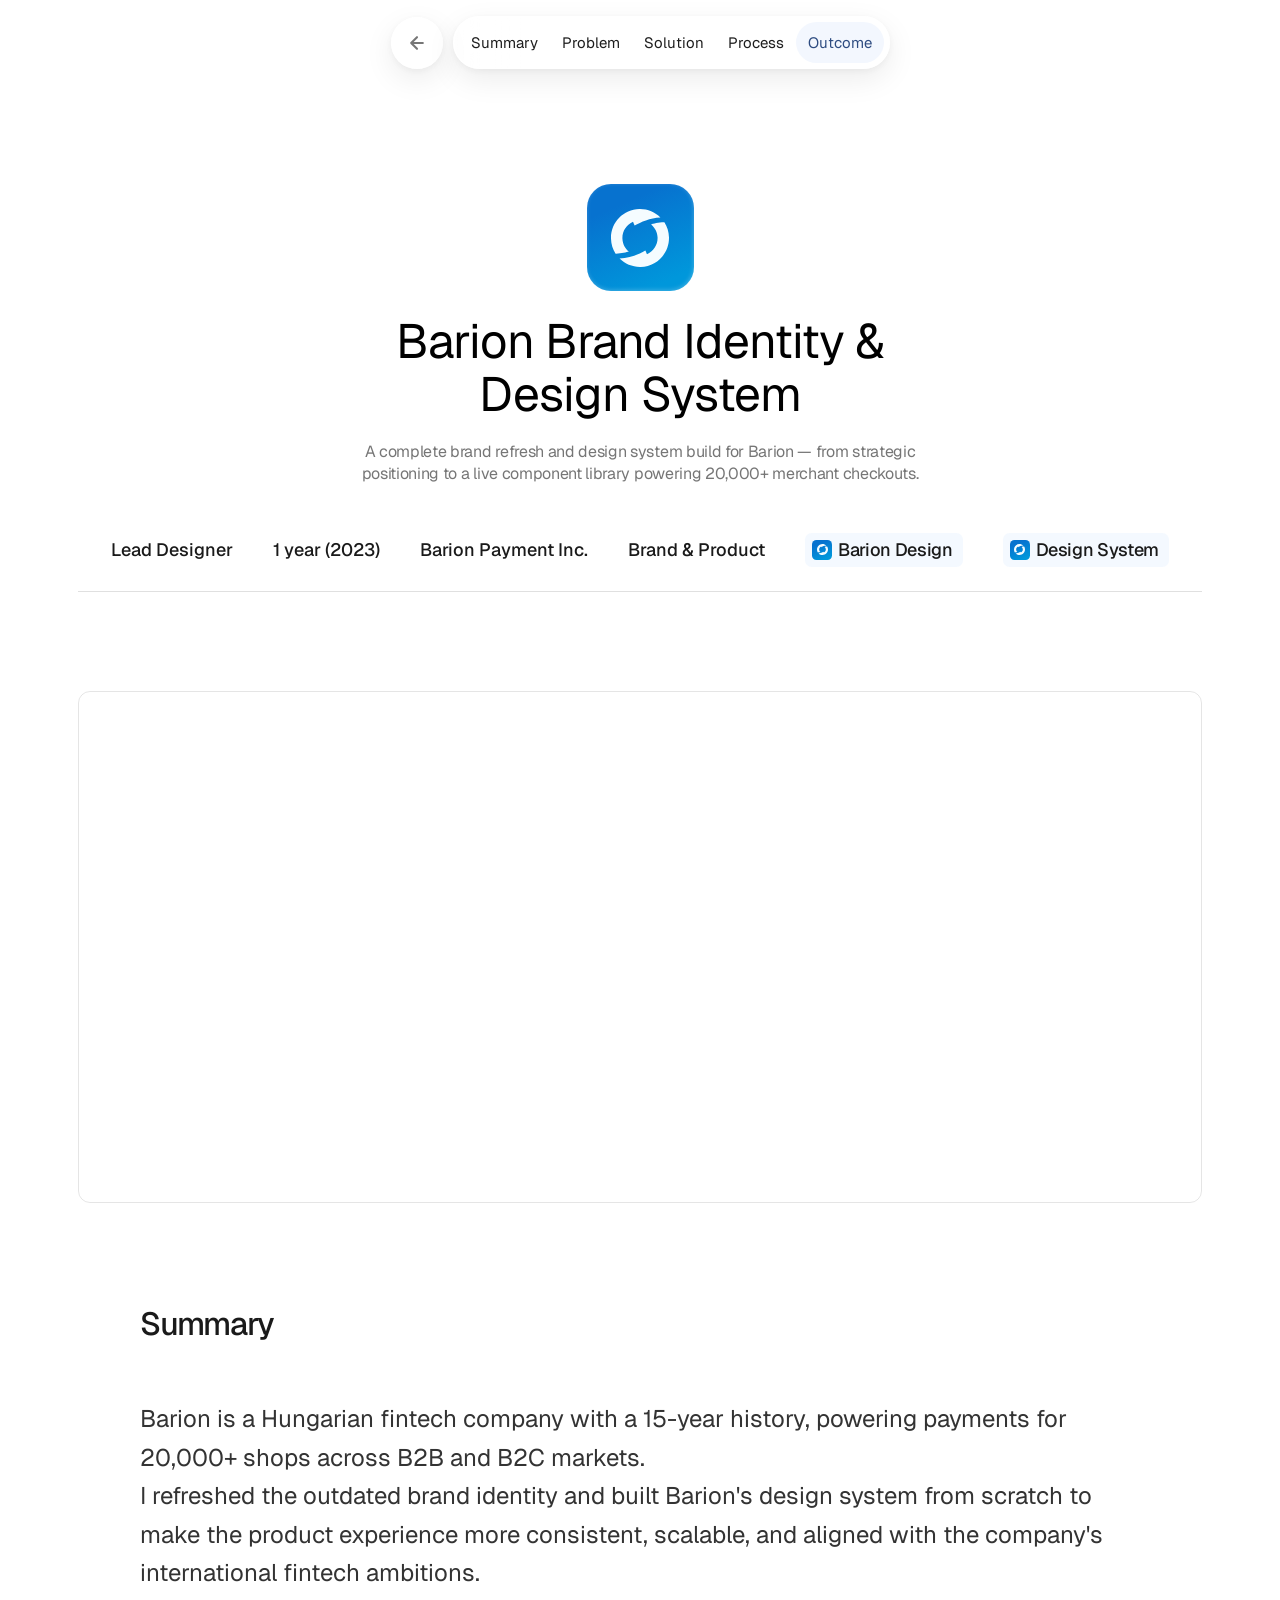
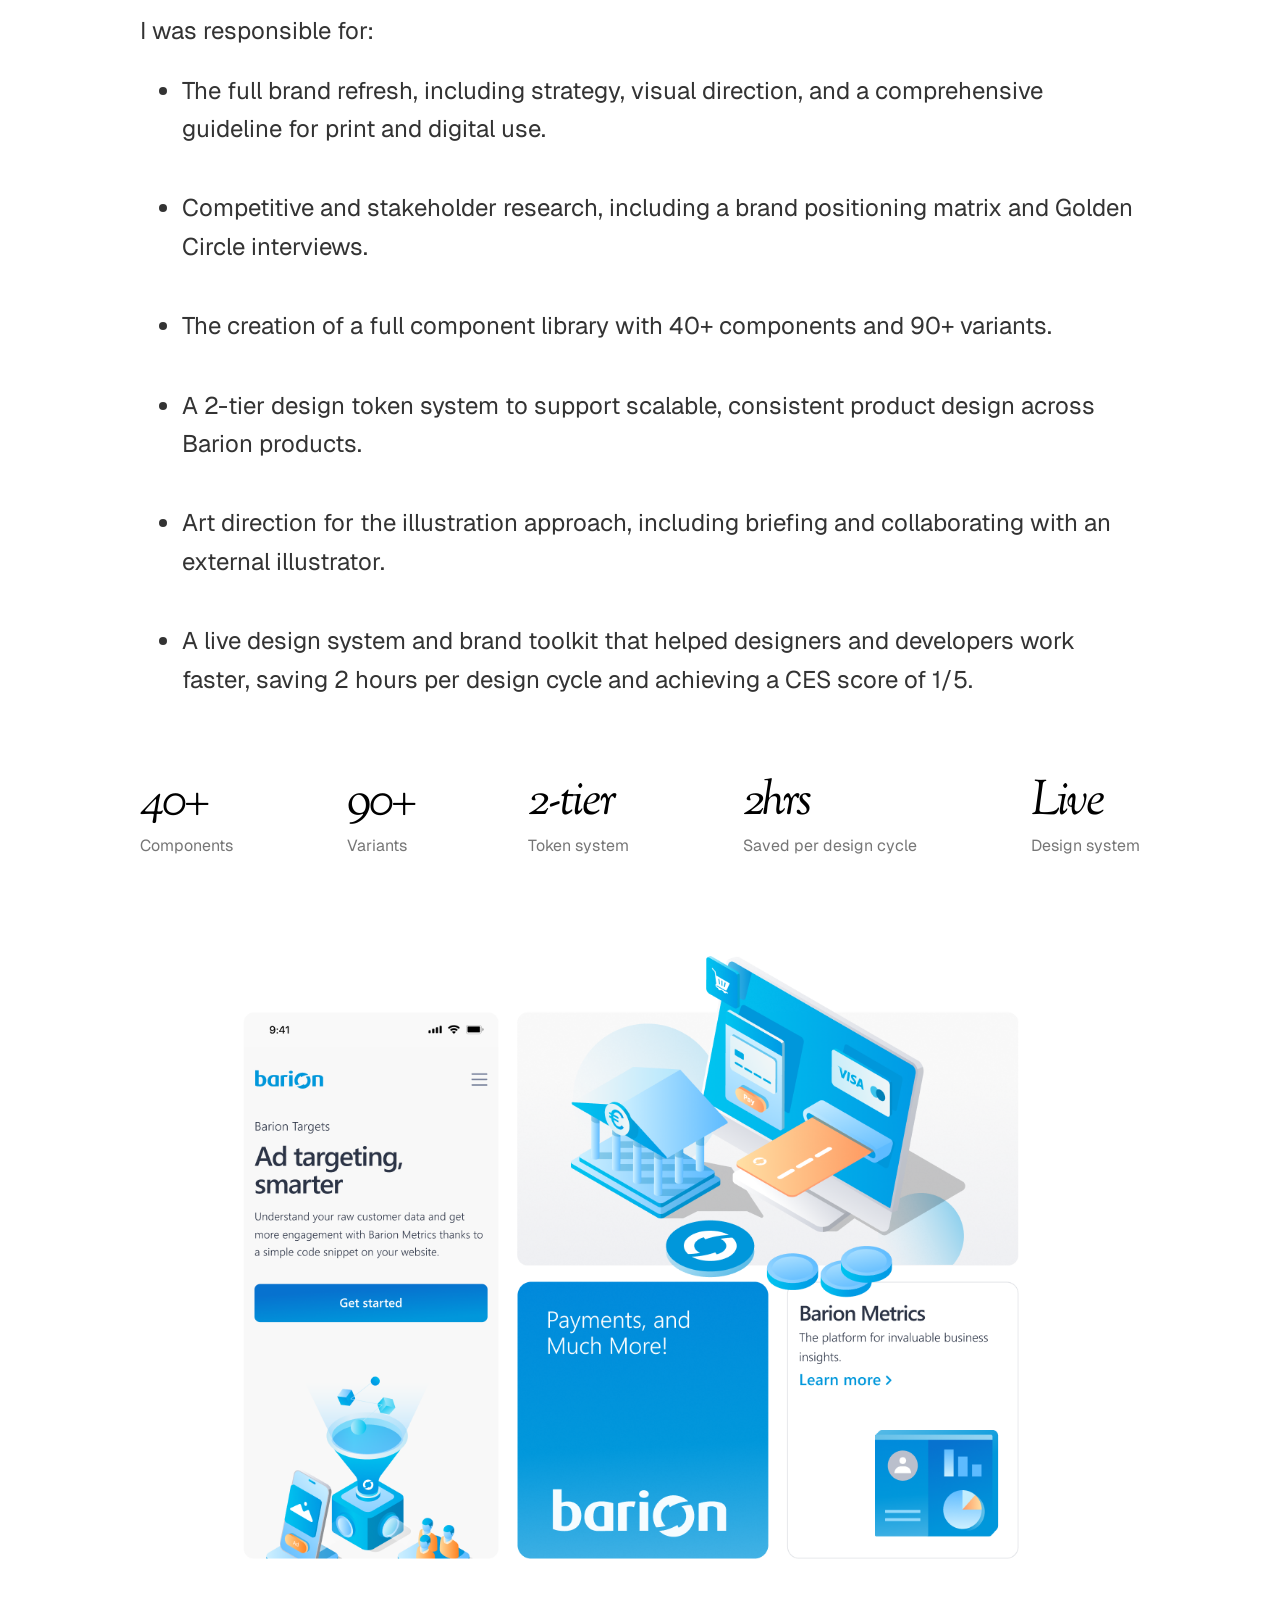
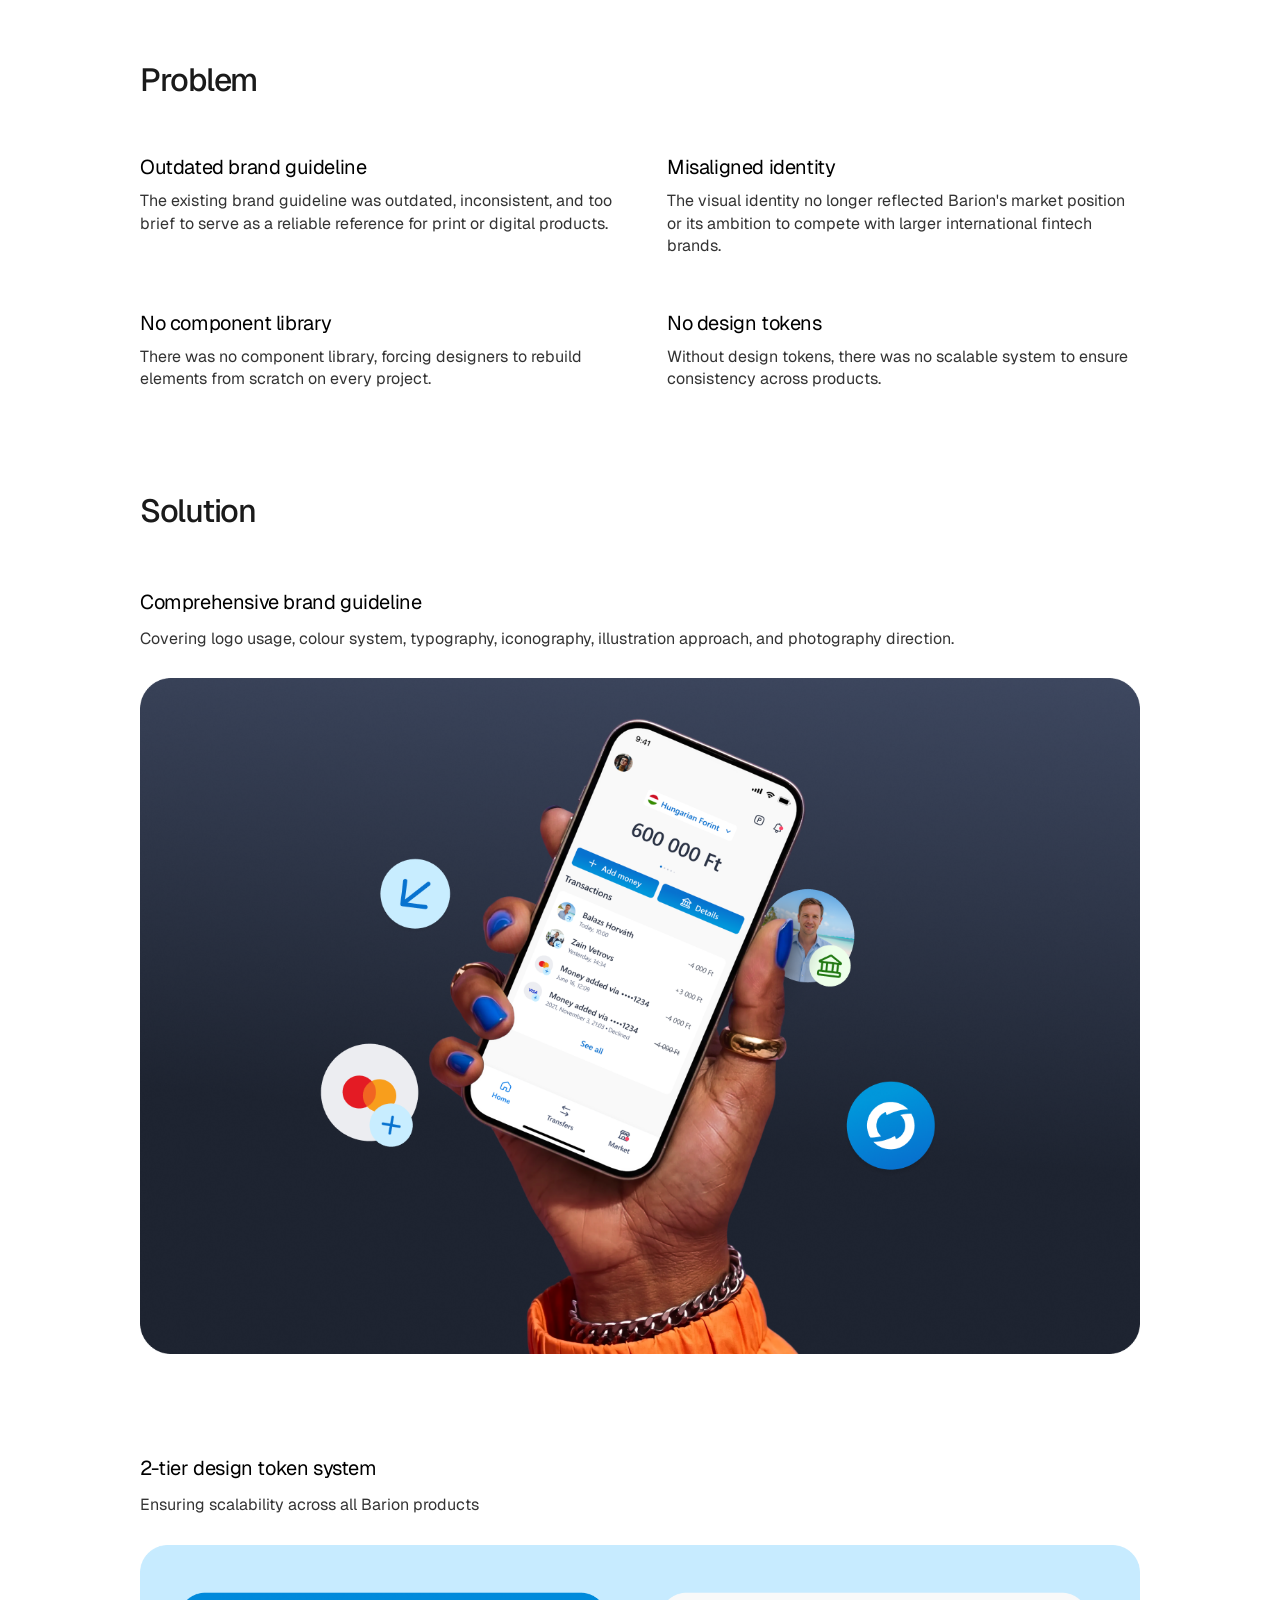
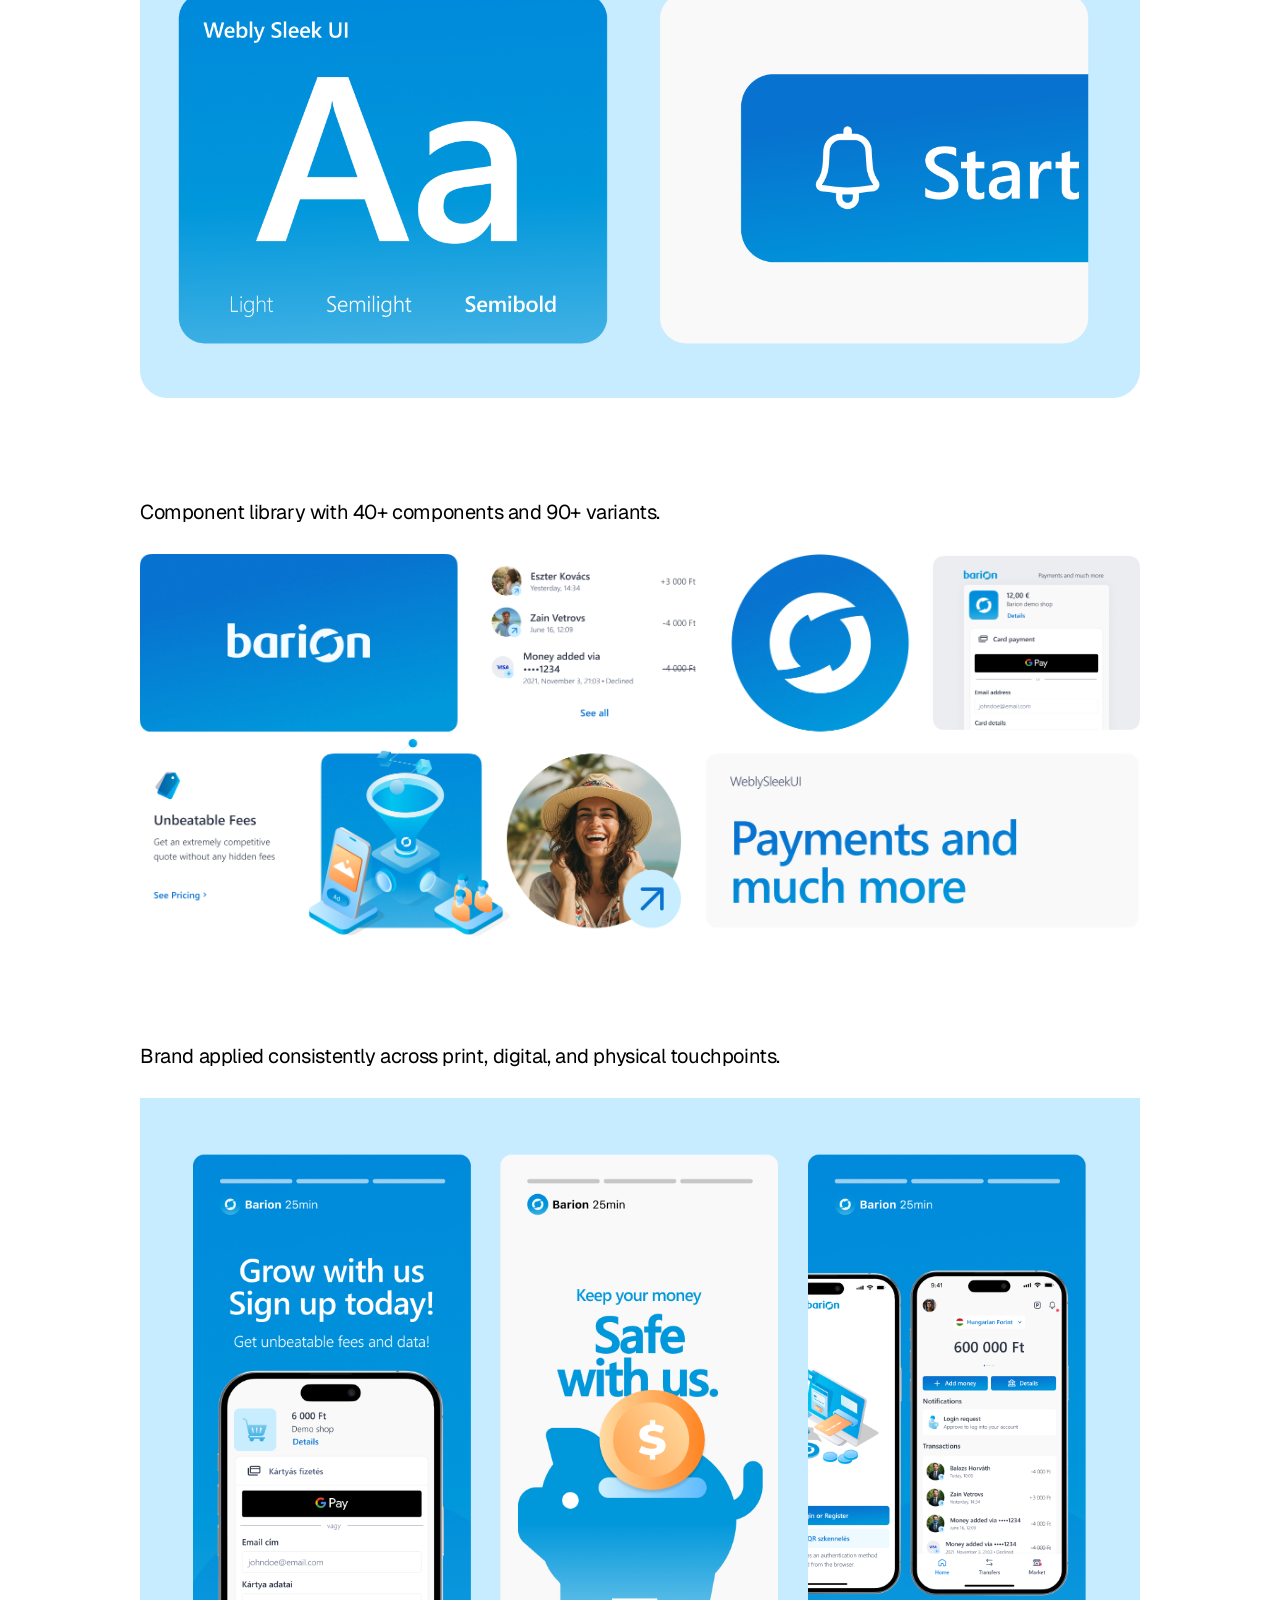
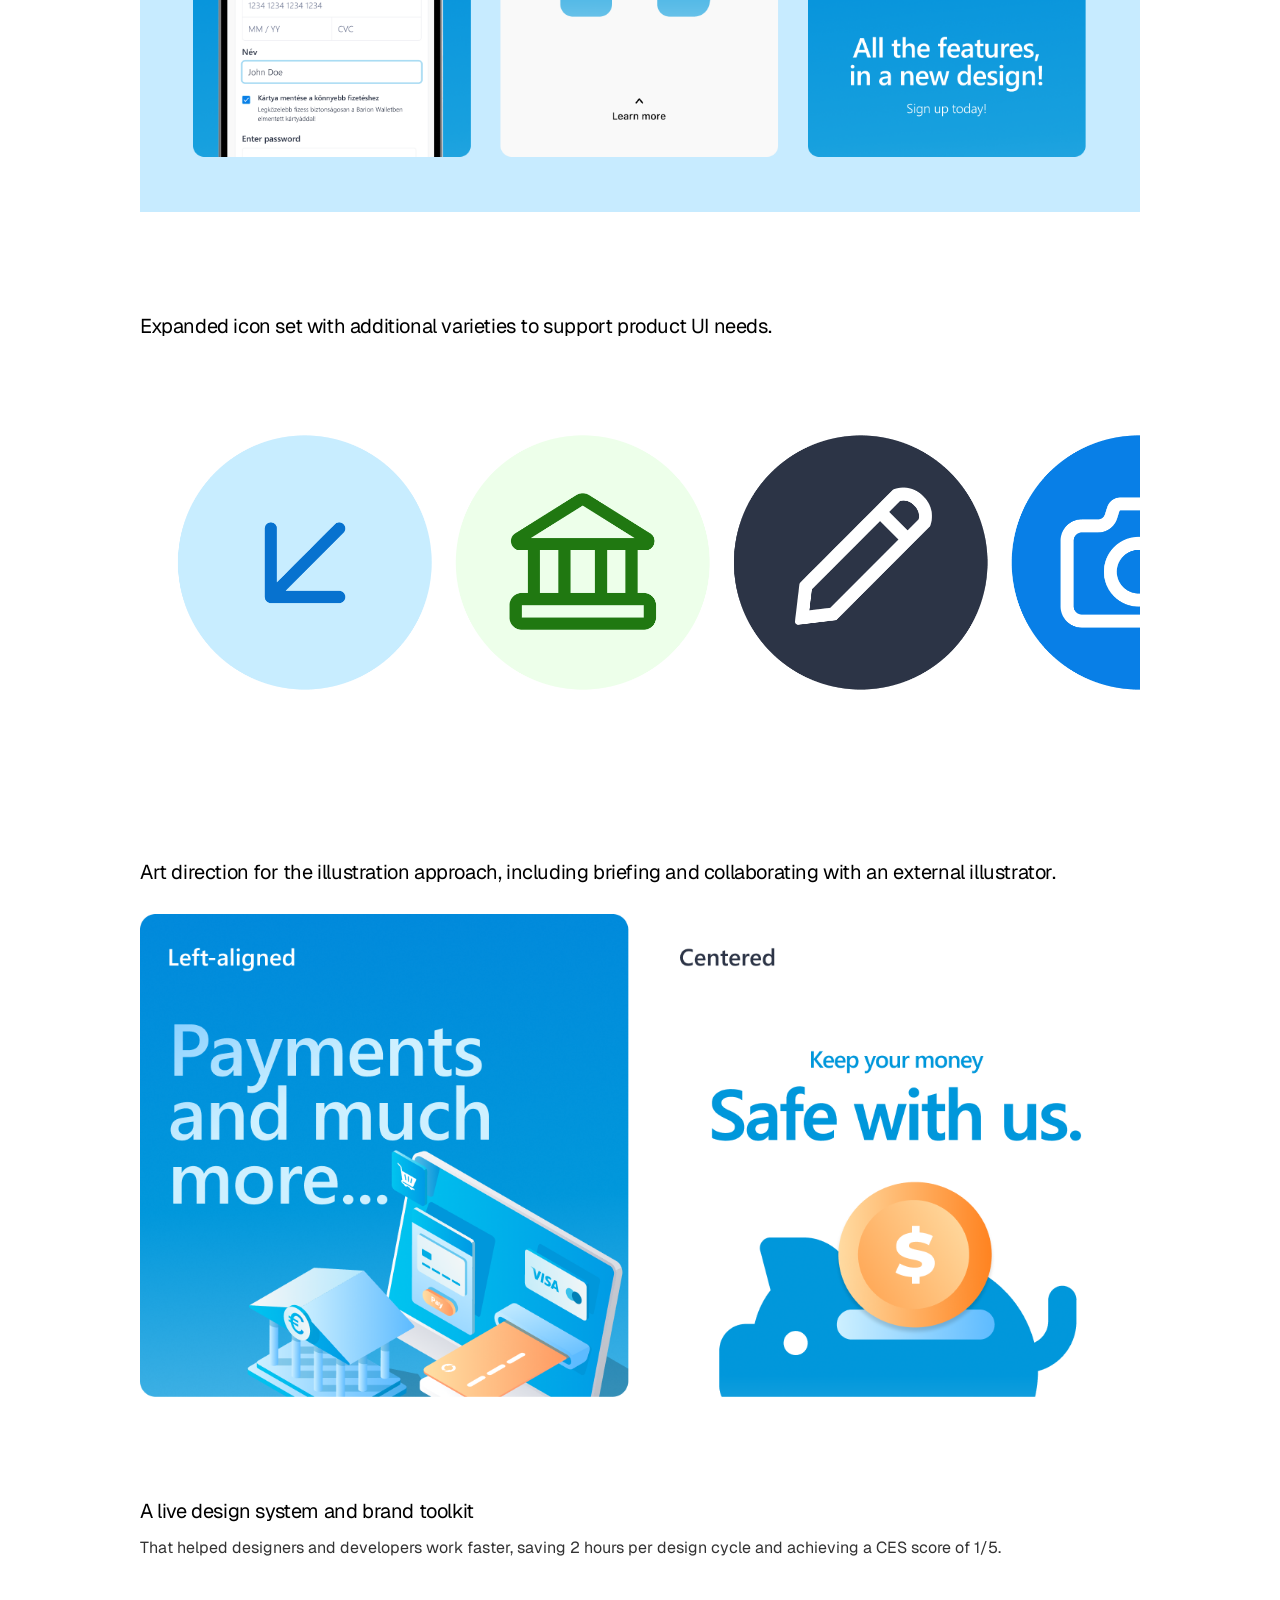
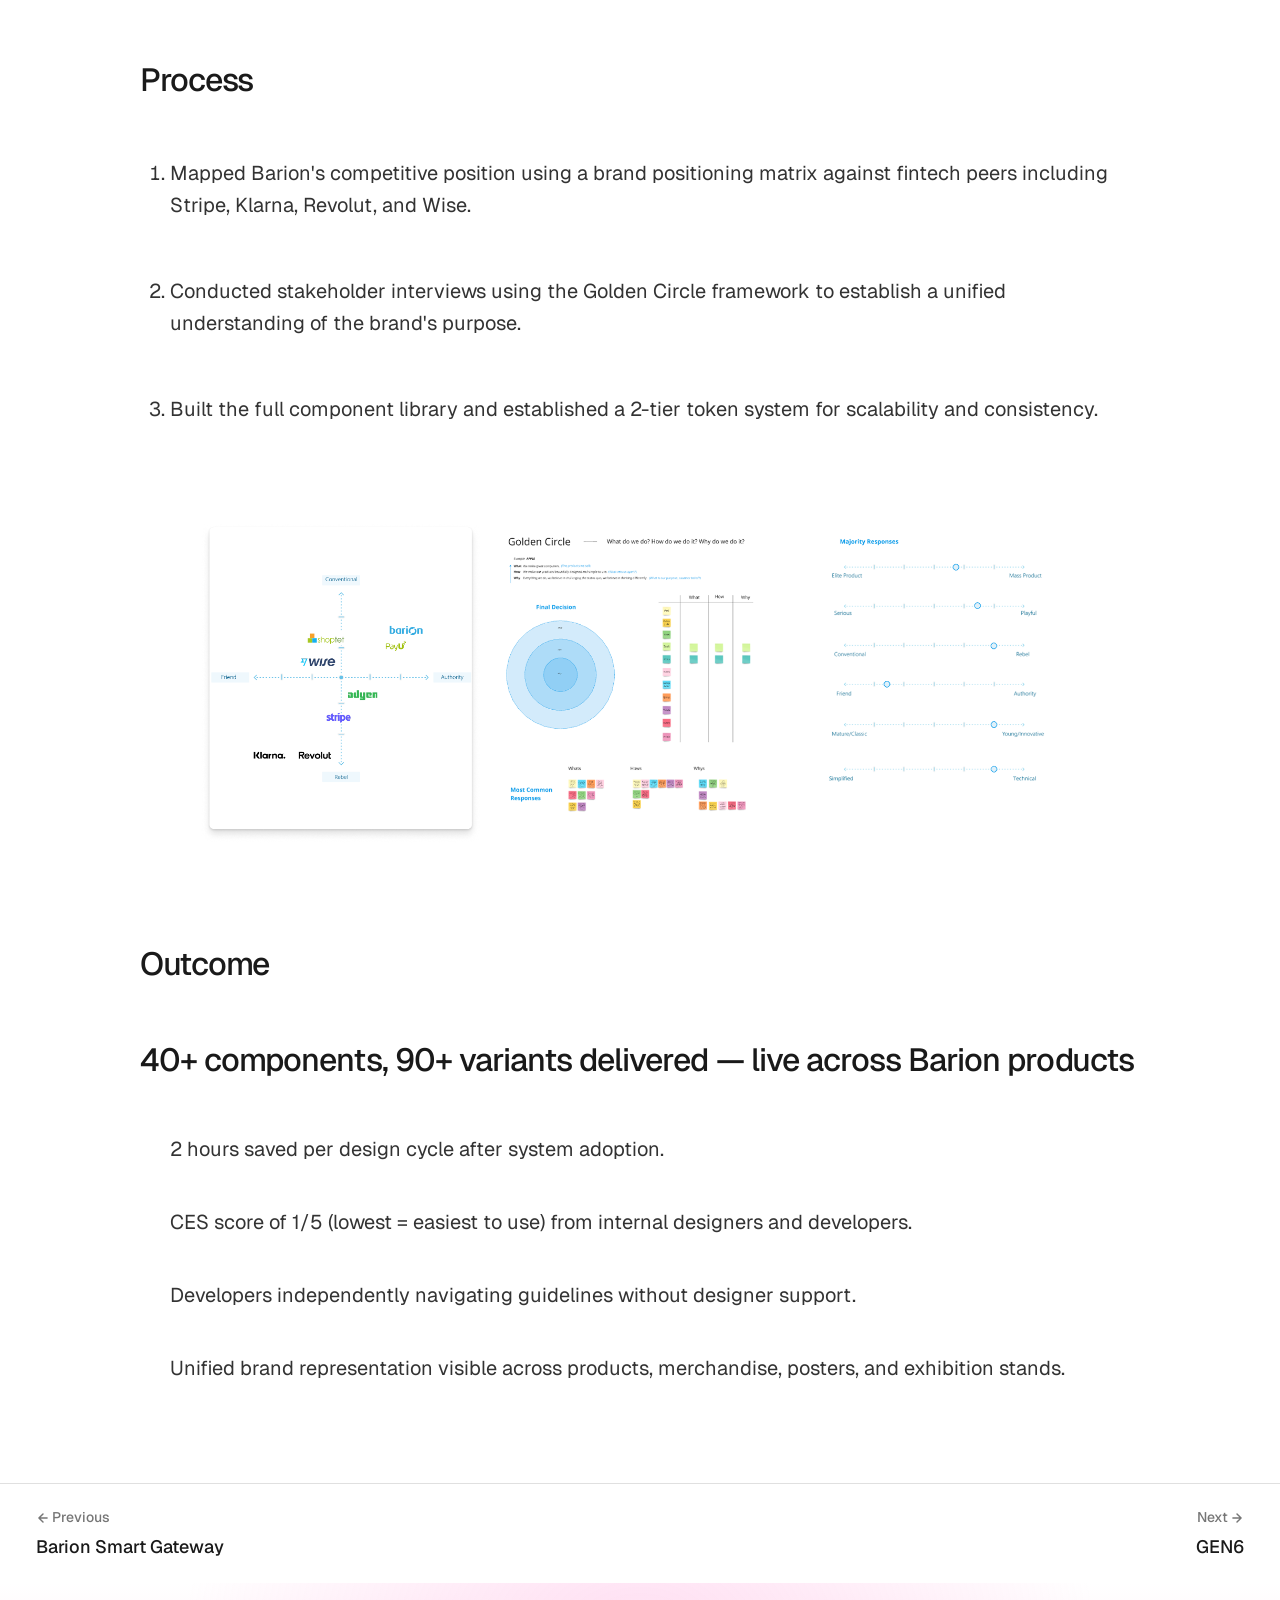
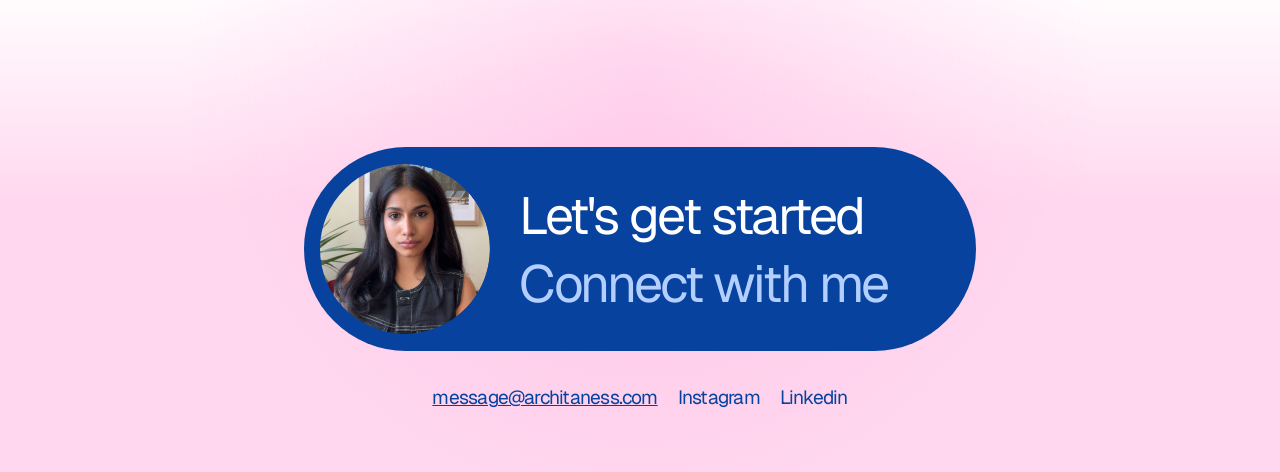
==== commit 66820dfb: "Reorder case study tabs: Solution before Process New order across every project page (except eWealth" ====
--- a/barion-brand.html
+++ b/barion-brand.html
@@ -61,8 +61,8 @@
             <span class="cs-tabs__label">Summary</span>
           </a>
           <a href="#problem">Problem</a>
+          <a href="#solution">Solution</a>
           <a href="#process">Process</a>
-          <a href="#solution">Solution</a>
           <a href="#outcome">Outcome</a>
         </nav>
       </div>
@@ -166,6 +166,65 @@
       </div>
     </section>
 
+    <!-- Solution -->
+    <section class="cs-section" id="solution">
+      <h2 class="cs-section__heading">Solution</h2>
+      <div class="cs-blocks">
+
+        <div class="cs-block">
+          <div class="cs-block__text">
+            <p class="cs-block__statement">Comprehensive brand guideline</p>
+            <p class="cs-block__support">Covering logo usage, colour system, typography, iconography, illustration approach, and photography direction.</p>
+          </div>
+          <img src="assets/proj/barion-brand/phone.png" alt="Barion brand guideline applied" />
+        </div>
+
+        <div class="cs-block">
+          <div class="cs-block__text">
+            <p class="cs-block__statement">2-tier design token system</p>
+            <p class="cs-block__support">Ensuring scalability across all Barion products</p>
+          </div>
+          <img src="assets/proj/barion-brand/system.png" alt="2-tier design token system" />
+        </div>
+
+        <div class="cs-block">
+          <div class="cs-block__text">
+            <p class="cs-block__statement">Component library with 40+ components and 90+ variants.</p>
+          </div>
+          <img src="assets/proj/barion-brand/brand-strip.png" alt="Component library" />
+        </div>
+
+        <div class="cs-block">
+          <div class="cs-block__text">
+            <p class="cs-block__statement">Brand applied consistently across print, digital, and physical touchpoints.</p>
+          </div>
+          <img src="assets/proj/barion-brand/stories.png" alt="Brand across touchpoints" />
+        </div>
+
+        <div class="cs-block">
+          <div class="cs-block__text">
+            <p class="cs-block__statement">Expanded icon set with additional varieties to support product UI needs.</p>
+          </div>
+          <img src="assets/proj/barion-brand/icons.png" alt="Expanded icon set" />
+        </div>
+
+        <div class="cs-block">
+          <div class="cs-block__text">
+            <p class="cs-block__statement">Art direction for the illustration approach, including briefing and collaborating with an external illustrator.</p>
+          </div>
+          <img src="assets/proj/barion-brand/illustrations.png" alt="Isometric illustration system" />
+        </div>
+
+        <div class="cs-block">
+          <div class="cs-block__text">
+            <p class="cs-block__statement">A live design system and brand toolkit</p>
+            <p class="cs-block__support">That helped designers and developers work faster, saving 2 hours per design cycle and achieving a CES score of 1/5.</p>
+          </div>
+        </div>
+
+      </div>
+    </section>
+
     <!-- Process -->
     <section class="cs-section" id="process">
       <h2 class="cs-section__heading">Process</h2>
@@ -184,65 +243,6 @@
       <img src="assets/proj/barion-brand/research.png" alt="Brand positioning research" style="max-width: 878px;" />
     </div>
 
-    <!-- Solution -->
-    <section class="cs-section" id="solution">
-      <h2 class="cs-section__heading">Solution</h2>
-      <div class="cs-blocks">
-
-        <div class="cs-block">
-          <div class="cs-block__text">
-            <p class="cs-block__statement">Comprehensive brand guideline</p>
-            <p class="cs-block__support">Covering logo usage, colour system, typography, iconography, illustration approach, and photography direction.</p>
-          </div>
-          <img src="assets/proj/barion-brand/phone.png" alt="Barion brand guideline applied" />
-        </div>
-
-        <div class="cs-block">
-          <div class="cs-block__text">
-            <p class="cs-block__statement">2-tier design token system</p>
-            <p class="cs-block__support">Ensuring scalability across all Barion products</p>
-          </div>
-          <img src="assets/proj/barion-brand/system.png" alt="2-tier design token system" />
-        </div>
-
-        <div class="cs-block">
-          <div class="cs-block__text">
-            <p class="cs-block__statement">Component library with 40+ components and 90+ variants.</p>
-          </div>
-          <img src="assets/proj/barion-brand/brand-strip.png" alt="Component library" />
-        </div>
-
-        <div class="cs-block">
-          <div class="cs-block__text">
-            <p class="cs-block__statement">Brand applied consistently across print, digital, and physical touchpoints.</p>
-          </div>
-          <img src="assets/proj/barion-brand/stories.png" alt="Brand across touchpoints" />
-        </div>
-
-        <div class="cs-block">
-          <div class="cs-block__text">
-            <p class="cs-block__statement">Expanded icon set with additional varieties to support product UI needs.</p>
-          </div>
-          <img src="assets/proj/barion-brand/icons.png" alt="Expanded icon set" />
-        </div>
-
-        <div class="cs-block">
-          <div class="cs-block__text">
-            <p class="cs-block__statement">Art direction for the illustration approach, including briefing and collaborating with an external illustrator.</p>
-          </div>
-          <img src="assets/proj/barion-brand/illustrations.png" alt="Isometric illustration system" />
-        </div>
-
-        <div class="cs-block">
-          <div class="cs-block__text">
-            <p class="cs-block__statement">A live design system and brand toolkit</p>
-            <p class="cs-block__support">That helped designers and developers work faster, saving 2 hours per design cycle and achieving a CES score of 1/5.</p>
-          </div>
-        </div>
-
-      </div>
-    </section>
-
     <!-- Outcome -->
     <section class="cs-section" id="outcome">
       <h2 class="cs-section__heading">Outcome</h2>
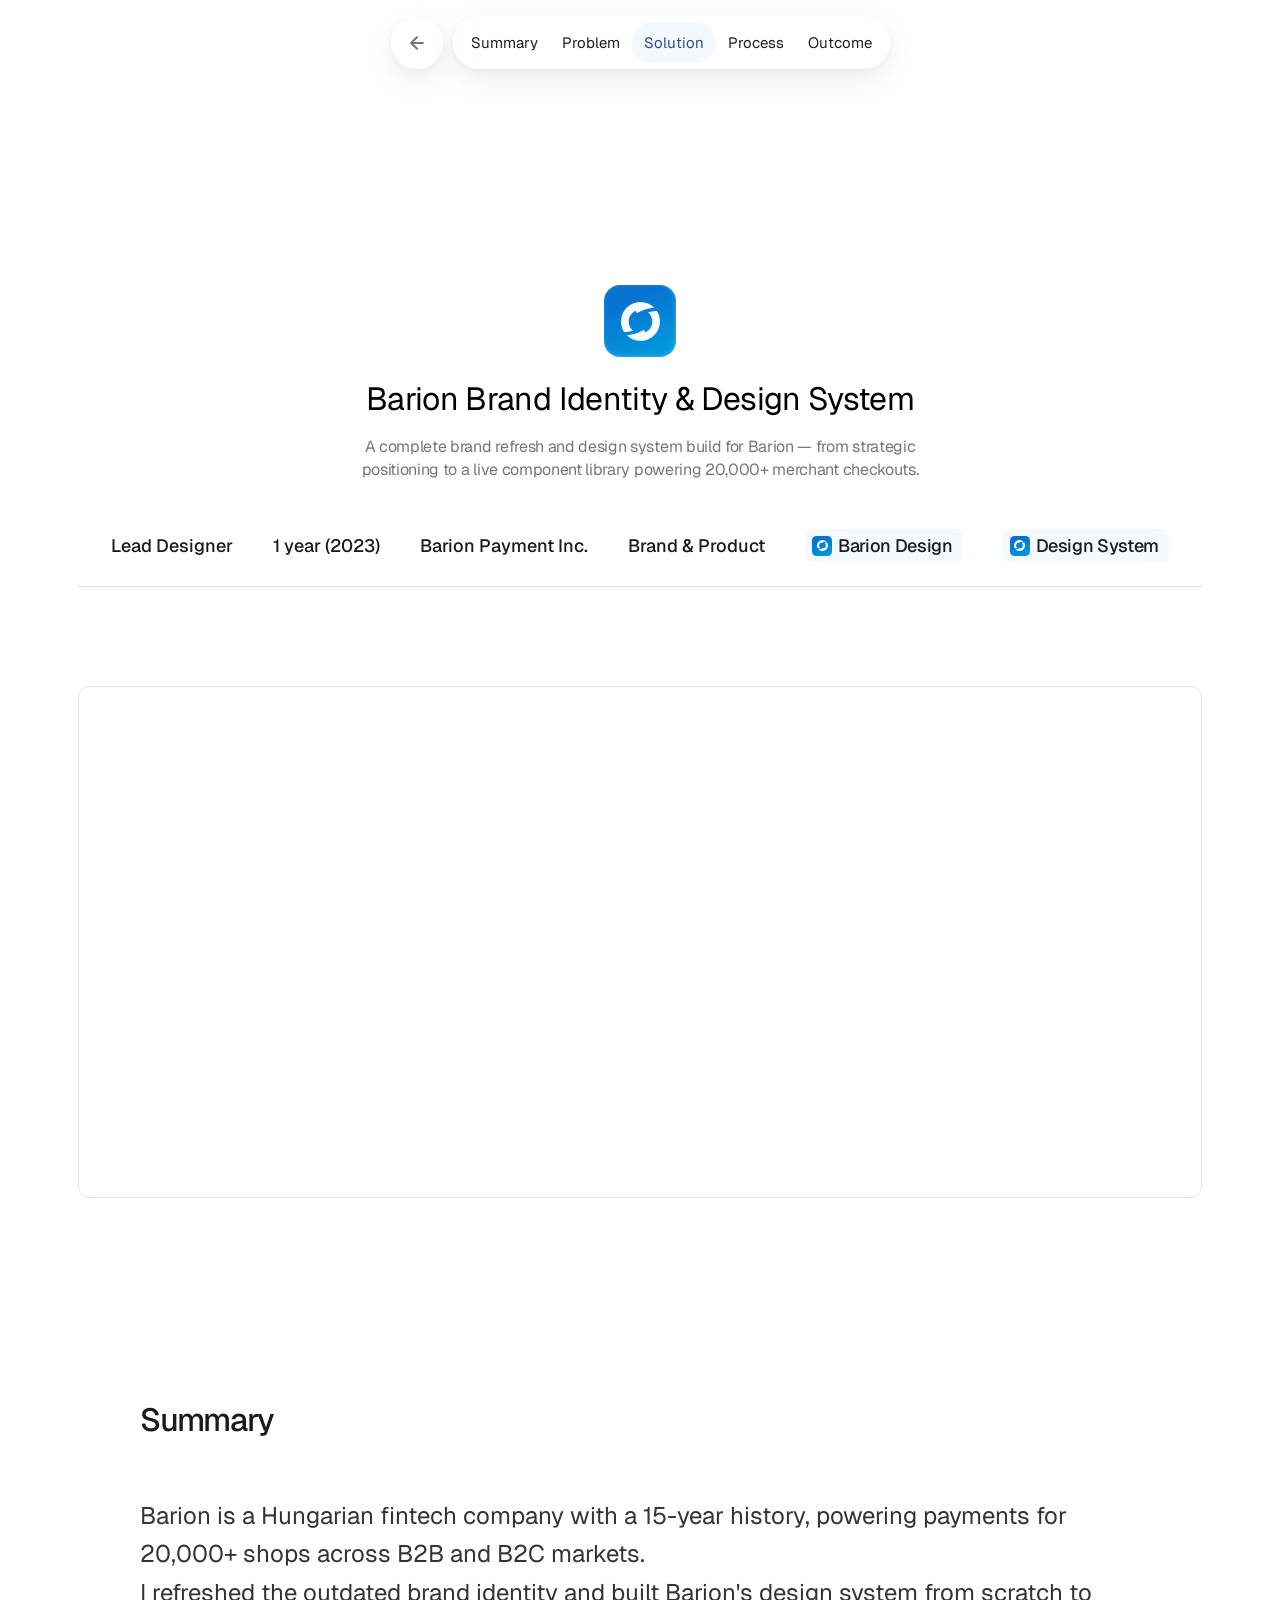
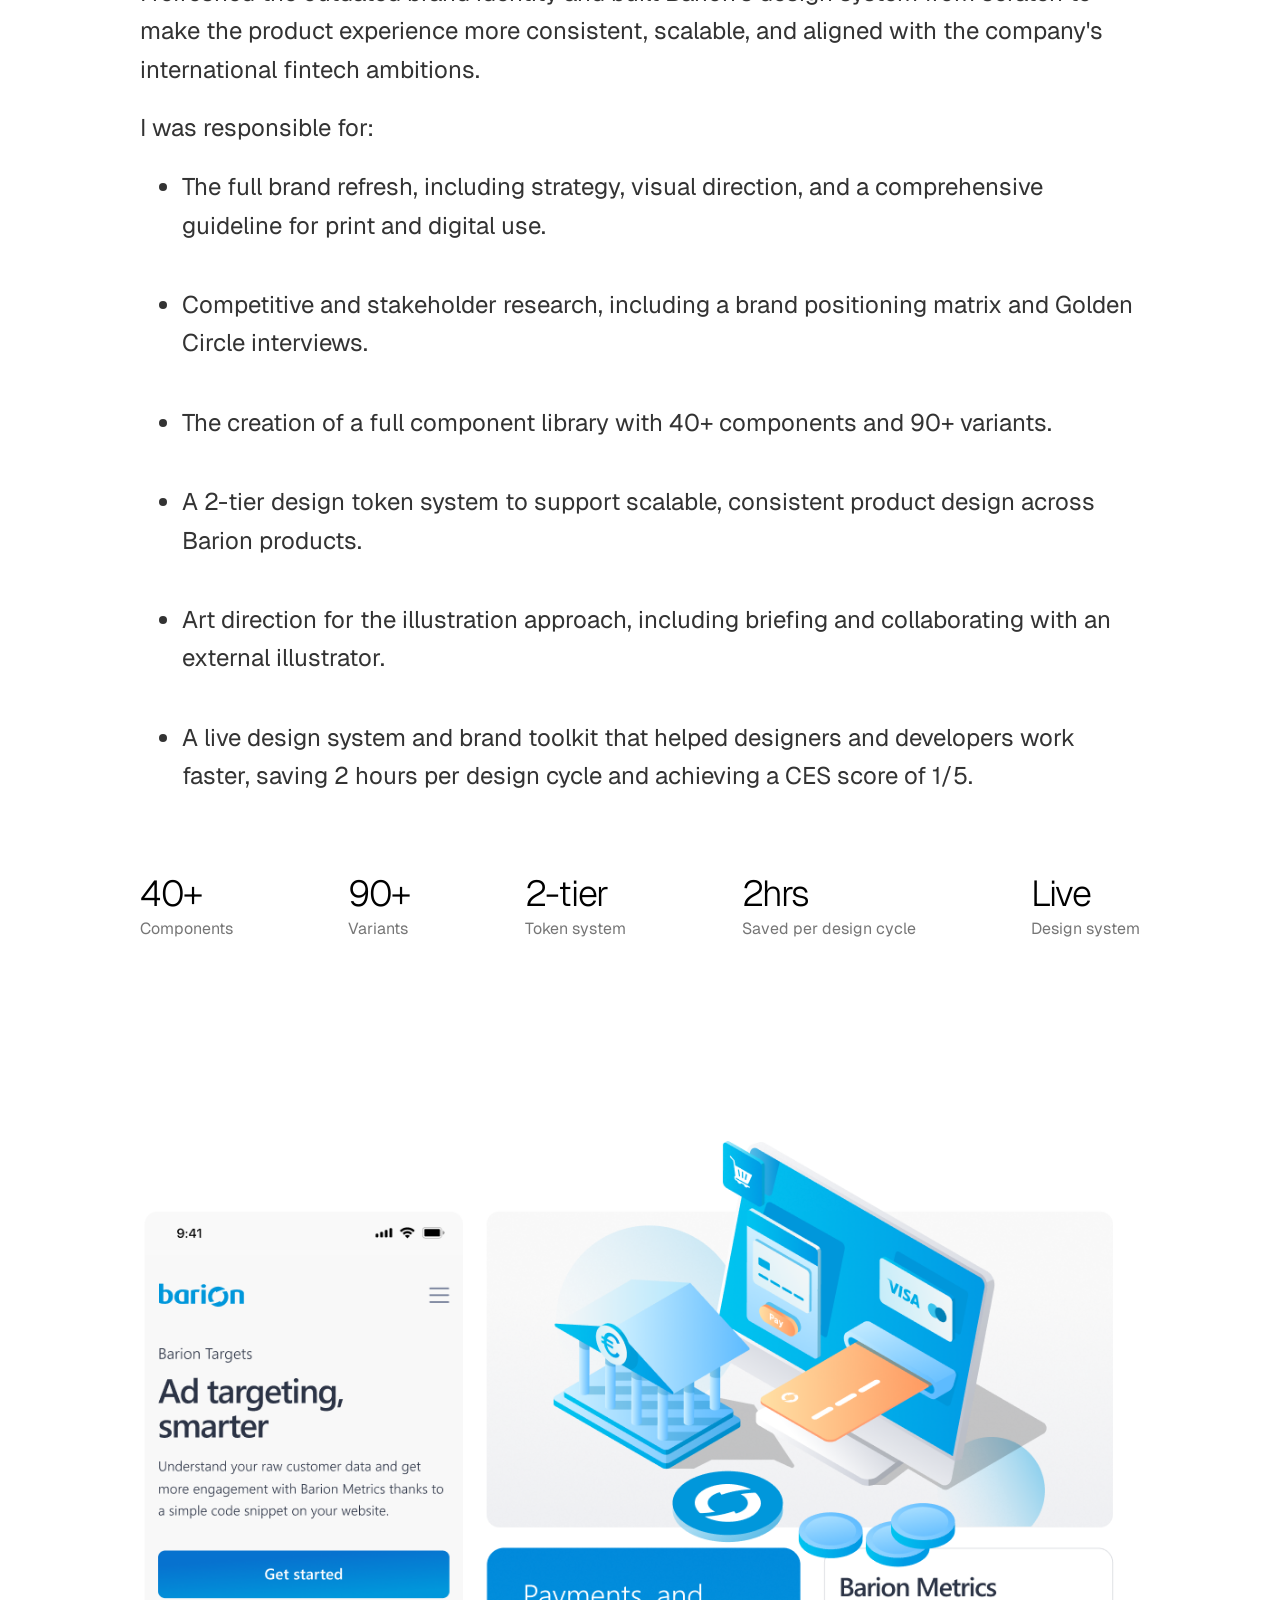
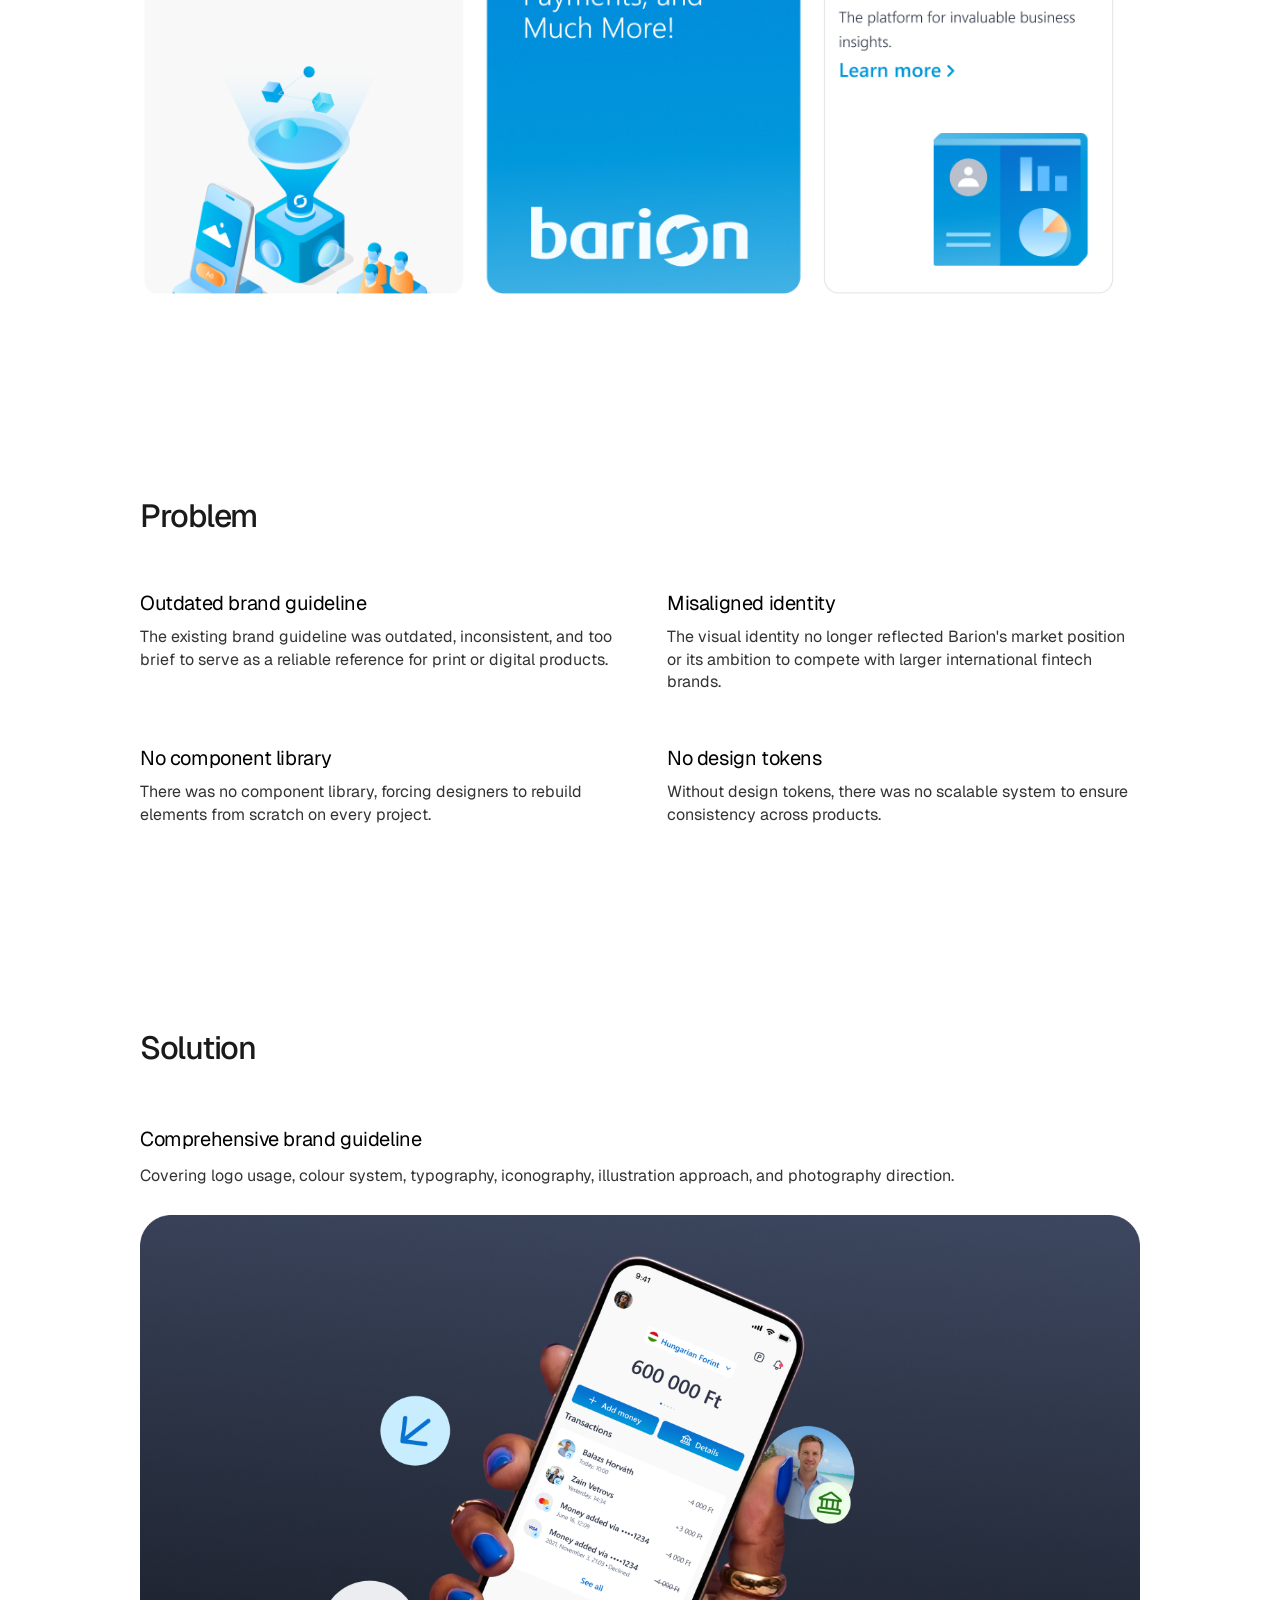
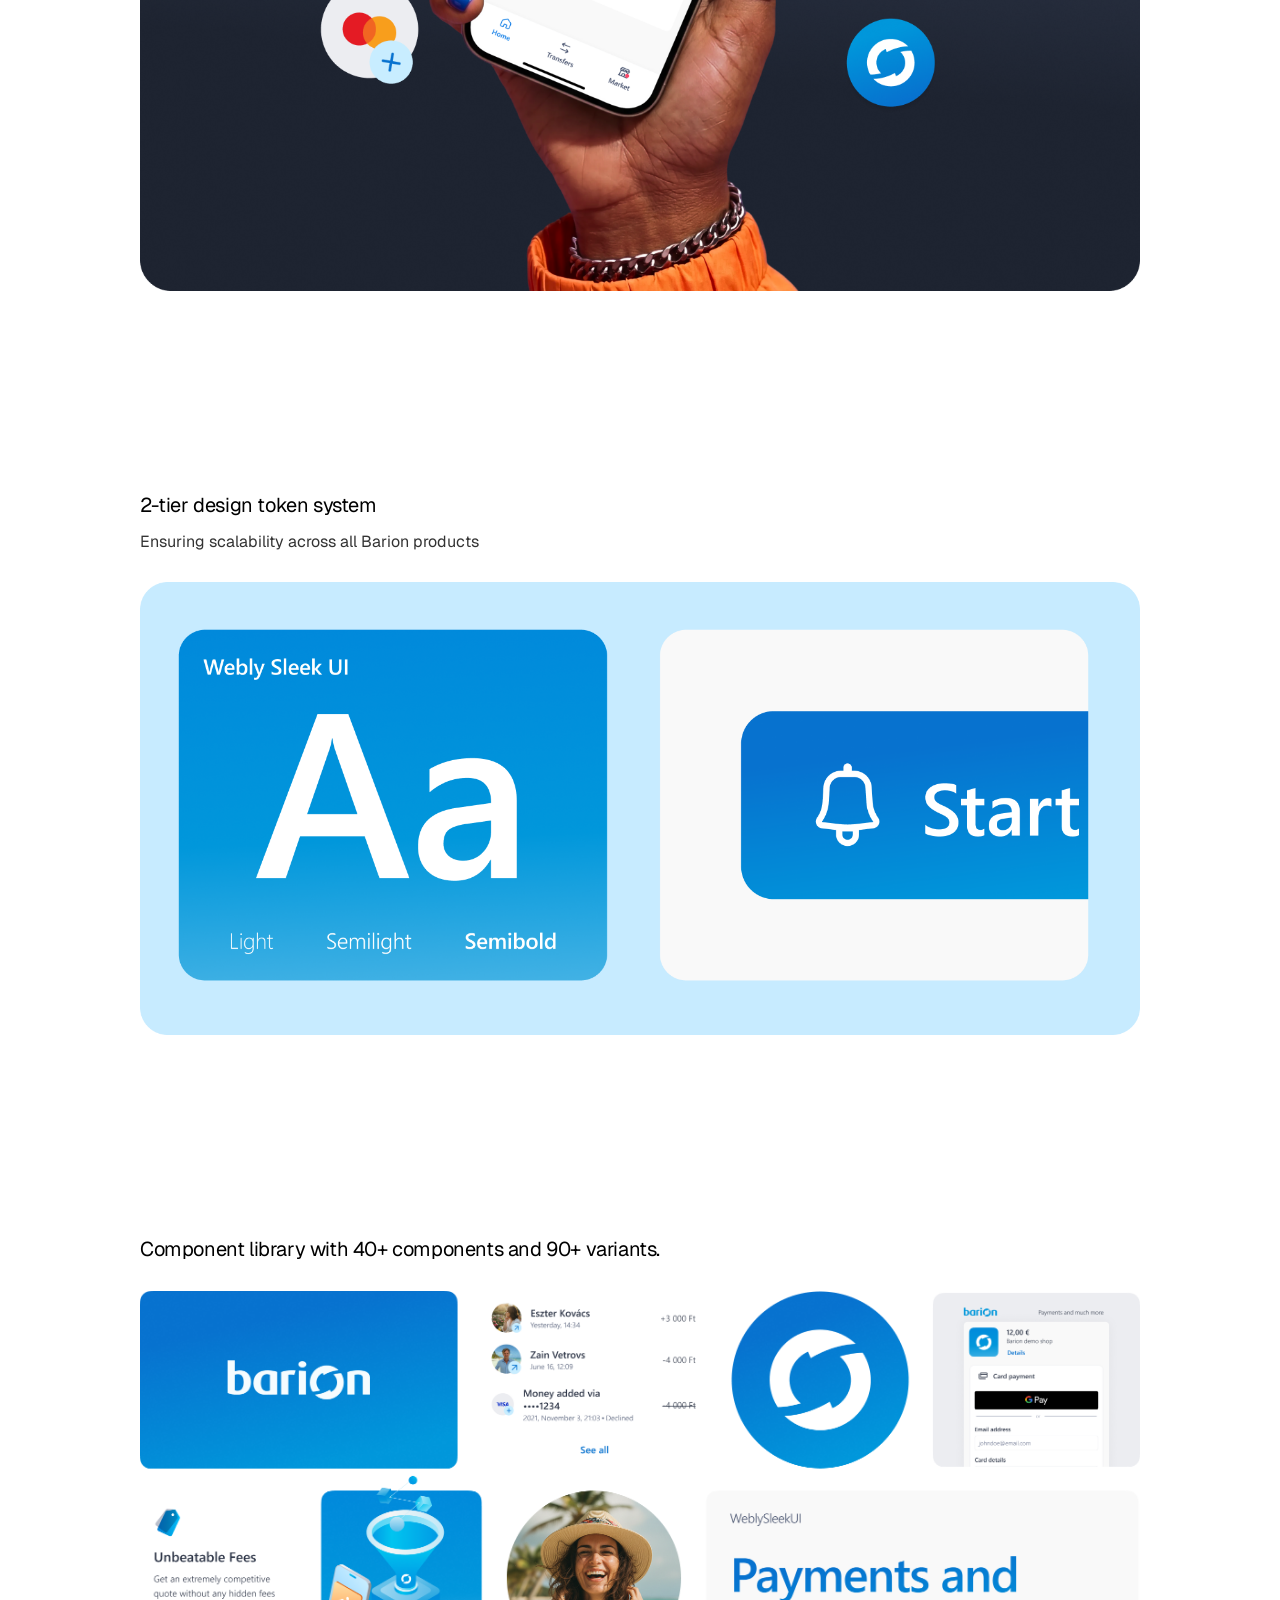
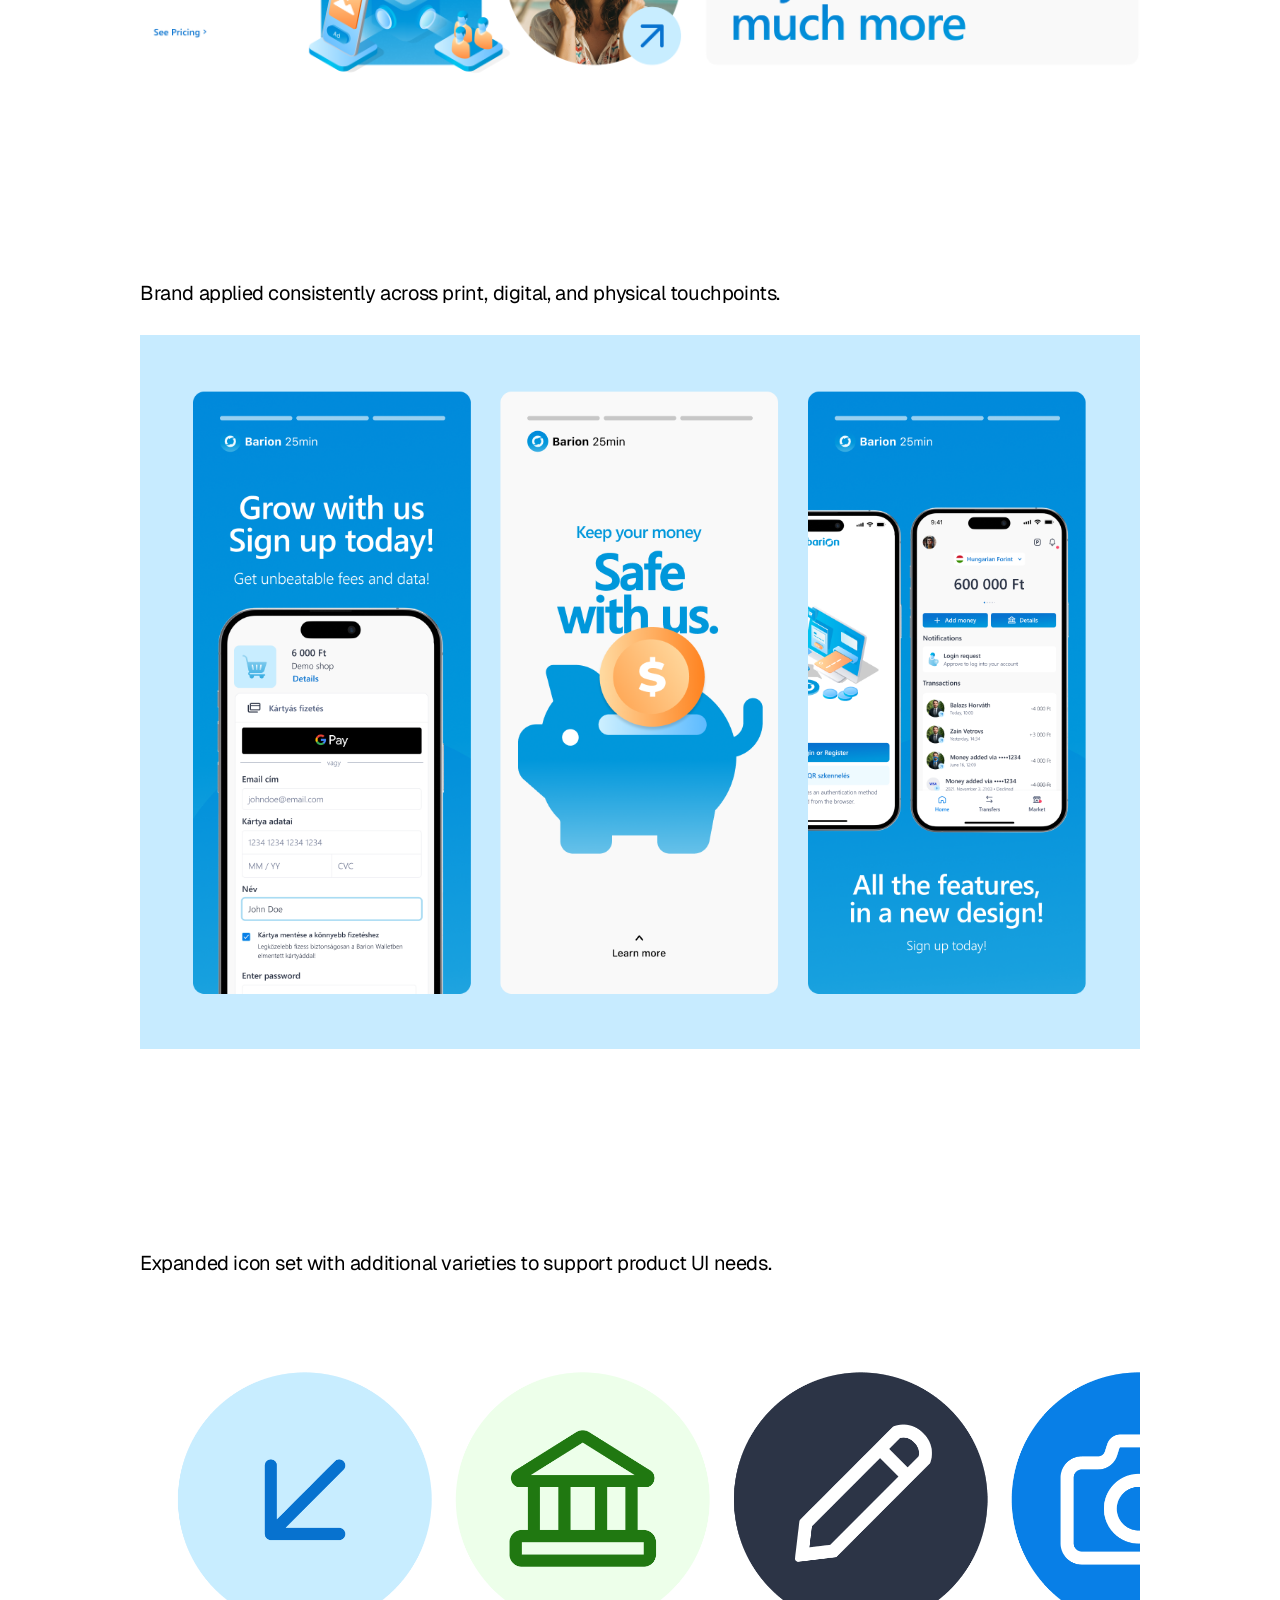
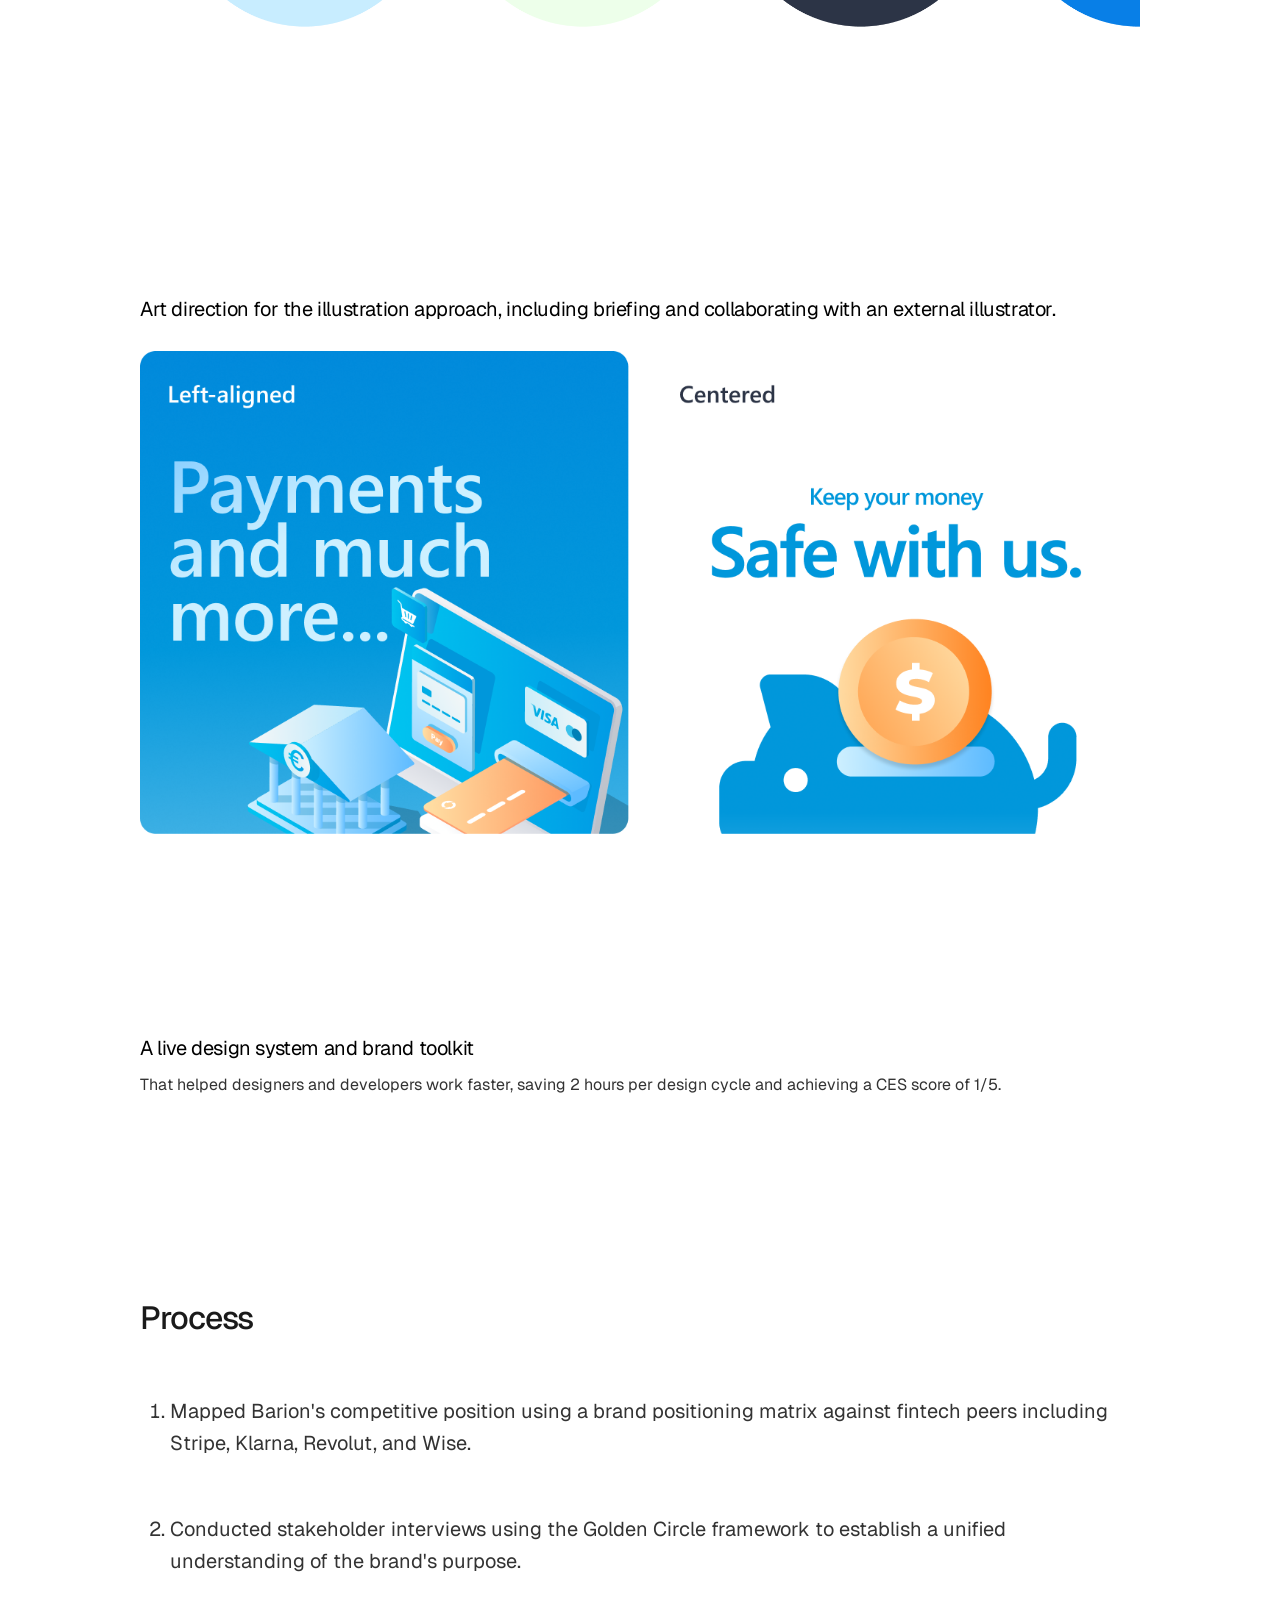
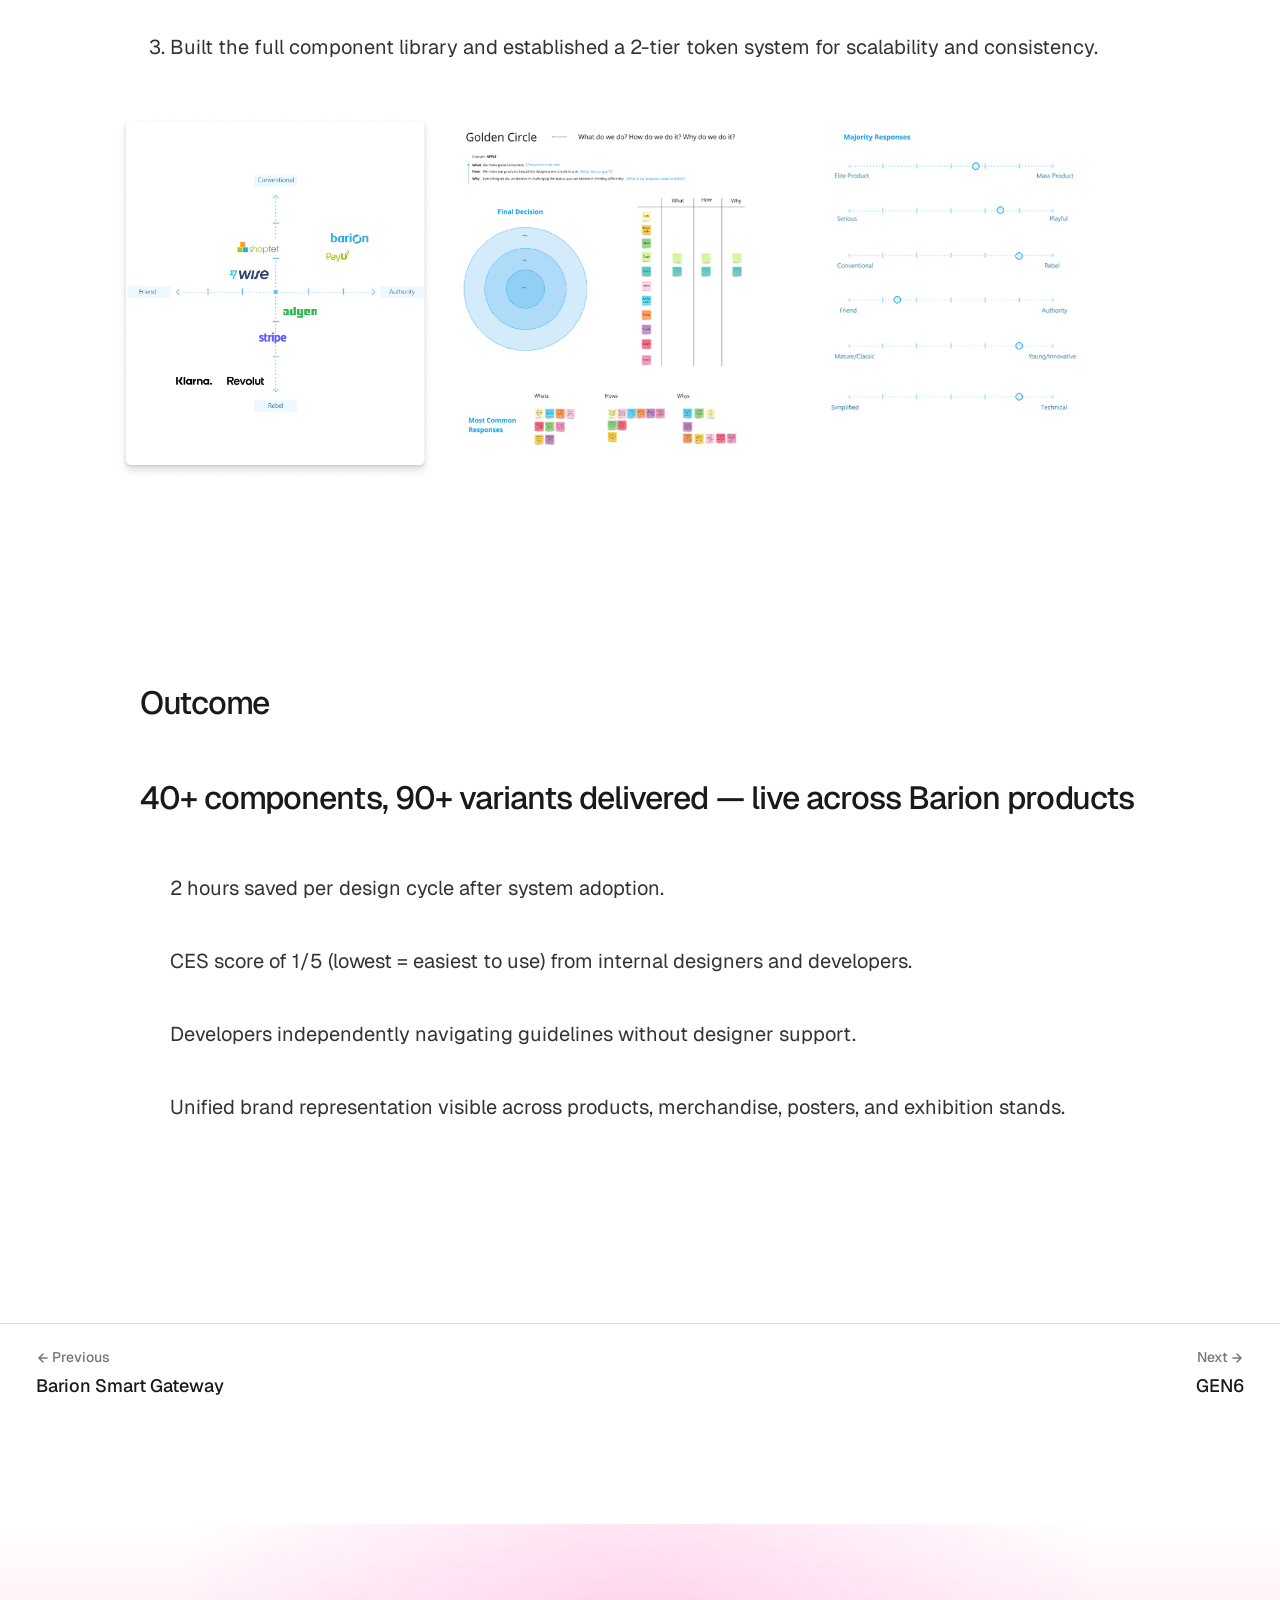
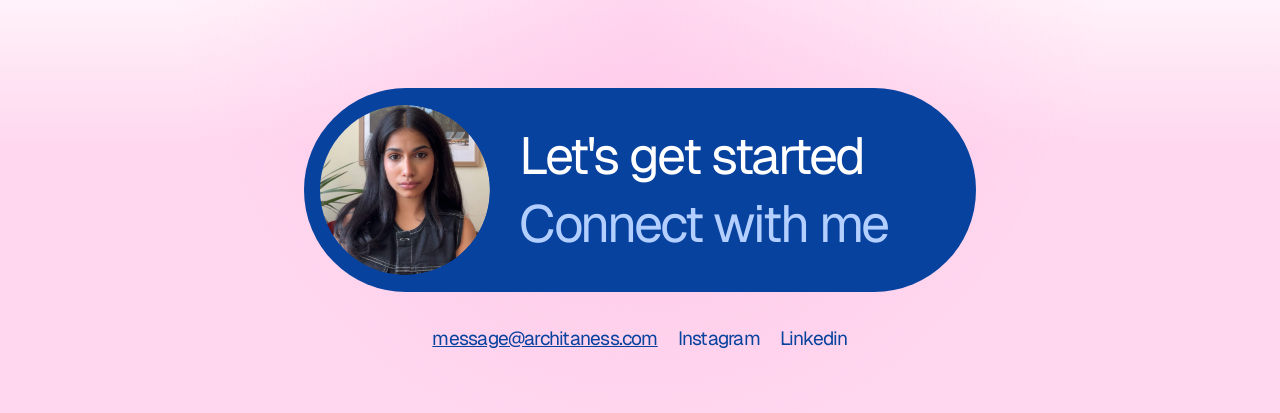
==== commit d16dcd35: "Rework hero mobile layout, scroll reveal, and project page polish Hero (index.html): - Personalize c" ====
--- a/barion-brand.html
+++ b/barion-brand.html
@@ -68,6 +68,7 @@
       </div>
     </div>
 
+    <div class="cs-intro">
     <!-- Head: icon, title, subtitle + meta strip -->
     <div class="cs-head">
       <div class="cs-head__icon">
@@ -96,6 +97,7 @@
     <!-- Hero embed -->
     <div class="cs-hero cs-hero--embed">
       <iframe style="border: 1px solid rgba(0, 0, 0, 0.1);" width="800" height="450" src="https://embed.figma.com/design/OmeynxsvYTEtnkZ4d6gWrR/Brand-Guidelines---Design-System?node-id=0-1&embed-host=share" allowfullscreen></iframe>
+    </div>
     </div>
 
     <!-- Summary -->
@@ -140,7 +142,7 @@
     </section>
 
     <div class="cs-img">
-      <img src="assets/proj/barion-brand/final-ui.png" alt="Barion brand and design system overview" style="max-width: 800px;" />
+      <img src="assets/proj/barion-brand/final-ui.png" alt="Barion brand and design system overview" style="max-width: 1000px;" />
     </div>
 
     <!-- Problem -->
@@ -237,11 +239,10 @@
       <ol start="3">
         <li>Built the full component library and established a 2-tier token system for scalability and consistency.</li>
       </ol>
-    </section>
-
-    <div class="cs-img">
-      <img src="assets/proj/barion-brand/research.png" alt="Brand positioning research" style="max-width: 878px;" />
-    </div>
+      <div class="cs-img">
+        <img src="assets/proj/barion-brand/research.png" alt="Brand positioning research" style="max-width: 1000px;" />
+      </div>
+    </section>
 
     <!-- Outcome -->
     <section class="cs-section" id="outcome">
--- a/style.css
+++ b/style.css
@@ -45,6 +45,56 @@
 @keyframes pt-zoom-in {
   from { transform: scale(0.92); opacity: 0; }
   to { transform: scale(1); opacity: 1; }
+}
+
+/* =========================================
+   SCROLL REVEAL
+   Each major section fades/slides up into view once, the first time it
+   crosses into the viewport. On the landing page this is the explicit
+   `.reveal` class (see the IntersectionObserver in index.html); on
+   project pages every `.cs-section` gets the same treatment for free
+   except the summary/head section, which is visible on load like the
+   landing page's hero (see the observer in assets/cs-nav.js).
+   `.cs-block` (each Solution/Process step) is revealed the same way but
+   individually, since those sections run much taller than one screen —
+   without this, the whole section fades in as soon as its top appears
+   and every block below it just sits fully visible, un-animated.
+   Visible-by-default outside the media query so content never depends
+   on JS or motion permission to be readable.
+   ========================================= */
+.reveal,
+.cs-section:not(.cs-section--wide),
+.cs-block { opacity: 1; }
+
+@media (prefers-reduced-motion: no-preference) {
+  .reveal,
+  .cs-section:not(.cs-section--wide),
+  .cs-block {
+    opacity: 0;
+    transform: translateY(28px);
+    transition: opacity 0.9s var(--ease), transform 0.9s var(--ease);
+  }
+
+  .reveal.is-visible,
+  .cs-section:not(.cs-section--wide).is-visible,
+  .cs-block.is-visible { opacity: 1; transform: none; }
+
+  /* Several case-study images are multi-megabyte and can still be
+     mid-download when the 0.9s section transition above finishes — the
+     text (no network fetch needed) fades in on schedule, then the image
+     just pops in whenever it eventually loads, since the section's own
+     opacity has nothing left to animate by that point. Each image gets
+     its own fade tied to its actual `load` event (see the .is-loaded
+     class toggled in index.html / assets/cs-nav.js) instead of relying
+     on the section's fixed timer. */
+  .reveal img,
+  .cs-section:not(.cs-section--wide) img {
+    opacity: 0;
+    transition: opacity 0.5s var(--ease);
+  }
+
+  .reveal img.is-loaded,
+  .cs-section:not(.cs-section--wide) img.is-loaded { opacity: 1; }
 }
 
 /* =========================================
@@ -269,7 +319,40 @@
    HERO
    ========================================= */
 .hero {
-  padding-block: 210px 100px; /* extra top clearance for fixed glass nav */
+  min-height: 100vh;
+  display: flex;
+  flex-direction: column;
+  justify-content: center;
+  position: relative;
+  padding-block: 60px 100px;
+}
+
+.hero__scroll {
+  position: absolute;
+  bottom: 64px;
+  left: 50%;
+  transform: translateX(-50%);
+  display: flex;
+  align-items: center;
+  gap: 8px;
+  font-family: var(--font-sans);
+  font-size: 12px;
+  font-weight: 400;
+  letter-spacing: 0.15em;
+  text-transform: uppercase;
+  color: var(--text-3);
+  white-space: nowrap;
+}
+
+.hero__scroll-arrow { font-size: 14px; line-height: 1; }
+
+@media (prefers-reduced-motion: no-preference) {
+  .hero__scroll-arrow { animation: hero-scroll-bounce 1.6s ease-in-out infinite; }
+}
+
+@keyframes hero-scroll-bounce {
+  0%, 100% { transform: translateY(0); }
+  50% { transform: translateY(4px); }
 }
 
 .hero__inner {
@@ -280,54 +363,111 @@
   text-align: center;
 }
 
-.hero__headline {
-  font-family: var(--font-serif);
-  font-style: italic;
-  font-size: clamp(24px, 3.5vw, 36px);
-  font-weight: 400;
-  line-height: 1.1;
+.hero__intro {
+  font-family: var(--font-sans);
+  font-size: clamp(22px, 2.8vw, 33.357px);
+  font-weight: 400;
+  line-height: 1.05;
   letter-spacing: -0.04em;
-  color: var(--text);
-  max-width: 553px;
-}
-
-.hero__amp {
-  color: var(--pink-accent);
-}
-
-/* =========================================
-   HERO IMAGE
-   ========================================= */
-.hero-img {
-  width: 100%;
-  display: flex;
-  justify-content: center;
-  align-items: center;
-}
-
-.hero-img__container {
-  width: 80%;
-  margin-inline: auto;
-  aspect-ratio: 8 / 5;
+  color: #1e1e1e;
+  max-width: 900px;
+}
+
+/* Mobile-only opening sentence ("Hi! I'm Archita..."), rendered by the
+   hero script's flat mobile layout — only ever exists in that markup,
+   so no media-query scoping needed here. */
+.hero__lead { font-weight: 500; }
+
+/* The image row's default ("canonical") slot: flanked by a two-line
+   text column on each side so it reads as "I mix [imgs] bold" on one
+   line and "visuals [imgs] and real" on the next, matching the Figma
+   comp exactly. This is a hand-built stand-in for the one specific
+   spot in the sentence — everywhere else the images drop into, the
+   surrounding words just flow as one normal wrapping line instead (see
+   the reflow script below), since no CSS layout can auto-generate this
+   two-column split for an arbitrary drop position. */
+.hero__midrow {
+  display: inline-flex;
+  align-items: center;
+  gap: 0.4em;
+  vertical-align: middle;
+}
+
+.hero__midrow-col {
+  display: flex;
+  flex-direction: column;
+  line-height: inherit;
+}
+
+.hero__midrow-col--left { align-items: flex-end; text-align: right; }
+.hero__midrow-col--right { align-items: flex-start; text-align: left; }
+
+.hero__midrow-line { white-space: nowrap; }
+
+/* Sits inline in the running text so the sentence wraps around it
+   naturally at any viewport width — no custom reflow logic needed. */
+.hero__imgs {
+  display: inline-flex;
+  align-items: center;
+  gap: 0.26em;
+  margin-inline: 0.2em;
+  vertical-align: middle;
+}
+
+/* Sized in em off .hero__intro's own font-size (ratio taken from the
+   Figma spec: 65px images / 33.357px text ≈ 1.95em, same 0.26em value
+   for both gap and radius) so they scale as one continuous curve with
+   the fluid text size instead of needing separate breakpoint overrides.
+   Playful drag-to-reorder (see the script in this file): each image can
+   be picked up and dropped at a new position in the row, and the
+   sentence reflows around the new arrangement for free, since it's
+   still just inline content. */
+.hero__img {
+  width: 1.95em;
+  height: 1.95em;
+  border-radius: 0.26em;
+  object-fit: cover;
+  box-shadow: 0 4px 14px rgba(0, 0, 0, 0.14);
+  cursor: grab;
+  touch-action: none;
+  user-select: none;
+  transition: transform 0.2s var(--ease), box-shadow 0.2s var(--ease);
+}
+
+.hero__img:hover {
+  transform: translateY(-2px) scale(1.05);
+  box-shadow: 0 8px 20px rgba(0, 0, 0, 0.18);
+}
+
+.hero__img.is-dragging {
   position: relative;
-  overflow: hidden;
-  border-radius: 0;
-}
-
-.hero-img__photo {
-  width: 100%;
-  height: 100%;
-  object-fit: cover;
-  object-position: top center;
-  position: absolute;
-  top: 0;
-  left: 0;
-  display: block;
+  z-index: 20;
+  cursor: grabbing;
+  box-shadow: 0 14px 30px rgba(0, 0, 0, 0.24);
+  transition: none;
+}
+
+/* One-time hero entrance: each word/image gets this class with its own
+   animation-delay (set in the render() script) so the sentence fades up
+   in reading order on page load. Visible-by-default outside the media
+   query, same pattern as the other reduced-motion-aware animations on
+   this page. */
+@media (prefers-reduced-motion: no-preference) {
+  .hero-enter {
+    animation: hero-word-in 0.4s var(--ease) both;
+  }
+}
+
+@keyframes hero-word-in {
+  from { opacity: 0; transform: translateY(10px); }
+  to { opacity: 1; transform: translateY(0); }
 }
 
 /* =========================================
    WORK LIST
    ========================================= */
+.section.work { padding-top: 0; }
+
 .work__list {
 }
 
@@ -384,9 +524,8 @@
 }
 
 .work__title {
-  font-family: var(--font-serif);
-  font-style: italic;
-  font-size: 32px;
+  font-family: var(--font-sans);
+  font-size: 24px;
   font-weight: 400;
   line-height: 1.1;
   letter-spacing: -0.04em;
@@ -478,10 +617,9 @@
 }
 
 .resource__title {
-  font-family: var(--font-serif);
-  font-style: italic;
-  font-size: 36px;
-  font-weight: 400;
+  font-family: var(--font-sans);
+  font-size: 32px;
+  font-weight: 300;
   line-height: 1.1;
   letter-spacing: -0.04em;
   color: var(--text);
@@ -559,7 +697,7 @@
   height: 482px;
   object-fit: cover;
   object-position: bottom center;
-  border-radius: 2px;
+  border-radius: 24px;
 }
 
 .about__content {
@@ -571,10 +709,9 @@
 }
 
 .about__title {
-  font-family: var(--font-serif);
-  font-style: italic;
-  font-size: 36px;
-  font-weight: 400;
+  font-family: var(--font-sans);
+  font-size: 32px;
+  font-weight: 300;
   line-height: 1.1;
   letter-spacing: -0.04em;
   color: var(--text);
@@ -663,8 +800,8 @@
 
 .pricing__custom__title {
   font-family: var(--font-sans);
-  font-weight: 400;
-  font-size: 28px;
+  font-weight: 300;
+  font-size: 32px;
   line-height: 1.2;
   letter-spacing: -0.02em;
   color: var(--text);
@@ -687,15 +824,17 @@
 }
 
 .pricing__currency {
-  font-family: var(--font-serif);
-  font-size: 28px;
+  font-family: var(--font-sans);
+  font-weight: 400;
+  font-size: 32px;
   line-height: 1.4;
   letter-spacing: -0.02em;
   color: var(--text);
 }
 
 .pricing__amount {
-  font-family: var(--font-serif);
+  font-family: var(--font-sans);
+  font-weight: 400;
   font-size: 42px;
   line-height: 1.1;
   letter-spacing: -0.02em;
@@ -1217,7 +1356,6 @@
    ========================================= */
 @media (max-width: 1024px) {
   .work__type { display: none; }
-  .hero-img__icon { left: 24px; transform: translateY(-50%); }
   .about__inner { gap: 40px; }
   .about__photo-wrap { width: 280px; }
   .about__photo { height: 340px; }
@@ -1234,11 +1372,6 @@
 
   /* Show bottom nav */
   .bottom-nav { display: flex; }
-
-  /* Let the second hero line flow onto the same line as "designer." */
-  .hero__break { display: none; }
-  .hero__headline { font-size: 36px; }
-  .hero__surname { display: none; }
 
   .about__inner { flex-direction: column; align-items: center; }
   .about__photo-wrap { width: 100%; }
@@ -1267,10 +1400,6 @@
   .work__right { align-self: flex-end; }
   .work__arrow { display: none; }
 
-  .work__title,
-  .resource__title,
-  .about__title { font-size: 36px; }
-
   /* Static preview image (same asset as the desktop hover preview),
      shown between the number and title instead of on hover. */
   .work__mobile-preview { display: block; width: 100%; height: auto; border-radius: 12px; }
@@ -1284,11 +1413,14 @@
   .proj-meta__inner { gap: 28px; }
   .proj-token-table { grid-template-columns: 1fr; }
 
-  .hero { padding-block: 150px 100px; } /* no top nav, extra bottom for bottom-nav */
+  /* Shorter than 100vh on purpose — the sliver of the Work section left
+     visible below the fold is the scroll cue on mobile, replacing the
+     "Scroll" hint used on desktop. */
+  .hero { padding-block: 100px 100px; min-height: 85vh; }
+  .hero__scroll { display: none; }
+  .hero__imgs { padding-bottom: 20px; }
   .proj-hero { padding-block: 60px clamp(40px, 6vw, 80px); }
   .footer { padding-bottom: 100px; } /* clear bottom nav */
-
-  .hero-img__container { width: 100%; }
 
   /* These sit directly inside .container, whose own padding-inline is
      already 16px on mobile — their extra 24px horizontal padding was
@@ -1310,7 +1442,7 @@
   display: flex;
   flex-direction: column;
   align-items: center;
-  gap: 99px;
+  gap: 200px;
   padding-bottom: 100px;
 }
 
@@ -1462,10 +1594,21 @@
   width: min(1124px, 100% - 48px);
 }
 
+/* Groups the head and hero image as one unit so the big 200px .cs-page
+   gap (meant for spacing between distinct top-level sections) doesn't
+   also apply here — this pair keeps its own tighter gap instead. */
+.cs-intro {
+  display: flex;
+  flex-direction: column;
+  align-items: center;
+  gap: 99px;
+  width: 100%;
+}
+
 .cs-head__icon {
-  width: 107px;
-  height: 107px;
-  border-radius: 24px;
+  width: 72px;
+  height: 72px;
+  border-radius: 16px;
   display: flex;
   align-items: center;
   justify-content: center;
@@ -1475,6 +1618,13 @@
 
 .cs-head__icon img { width: 58px; height: 58px; display: block; }
 
+/* Badge-style icons (gradient background, no inline style override) show
+   a smaller glyph centered on the colored square — the glyph needs to
+   shrink with the container or it crowds the edges. Full-bleed icons
+   ([style] disables the background entirely) have no visible box to
+   crowd, so they keep their own natural size. */
+.cs-head__icon:not([style]) img { width: 39px; height: 39px; }
+
 .cs-head__text {
   display: flex;
   flex-direction: column;
@@ -1486,7 +1636,7 @@
 
 .cs-head__title {
   font-family: var(--font-sans);
-  font-size: clamp(36px, 5vw, 48px);
+  font-size: 32px;
   font-weight: 400;
   line-height: 1.1;
   letter-spacing: -0.02em;
@@ -1640,7 +1790,7 @@
 
 .cs-lead ul li { line-height: 1.6; }
 
-/* Stat row — serif italic numbers */
+/* Stat row — Geist Light numbers */
 .cs-stats {
   display: flex;
   flex-wrap: wrap;
@@ -1657,9 +1807,9 @@
 }
 
 .cs-stat__num {
-  font-family: var(--font-serif);
-  font-style: italic;
-  font-size: 48px;
+  font-family: var(--font-sans);
+  font-weight: 300;
+  font-size: 36px;
   line-height: 1.1;
   letter-spacing: -0.04em;
   color: #000;
@@ -1705,6 +1855,7 @@
 
 /* Process list */
 .cs-section ol {
+  width: 100%;
   padding-left: 30px;
   font-family: var(--font-sans);
   font-size: 20px;
@@ -1719,7 +1870,7 @@
 .cs-blocks {
   display: flex;
   flex-direction: column;
-  gap: 100px;
+  gap: 200px;
   width: 100%;
 }
 
@@ -1758,7 +1909,7 @@
 .cs-img {
   display: flex;
   justify-content: center;
-  width: min(912px, 100% - 48px);
+  width: min(1000px, 100% - 48px);
 }
 
 .cs-img img,
@@ -1860,7 +2011,8 @@
 
 /* --- Mobile --- */
 @media (max-width: 720px) {
-  .cs-page { gap: 64px; }
+  .cs-page { gap: 100px; }
+  .cs-intro { gap: 64px; }
 
   /* Smaller project icon + title on mobile — overrides any per-page inline
      width/height on the icon (e.g. style="width:107px;height:107px") since
@@ -1912,7 +2064,7 @@
   .cs-grid { grid-template-columns: 1fr; gap: 32px; }
   .cs-lead ul { gap: 24px; padding-left: 24px; }
   .cs-section ul.cs-list { gap: 24px; }
-  .cs-blocks { gap: 64px; }
+  .cs-blocks { gap: 100px; }
   .cs-stats { gap: 24px; justify-content: flex-start; }
   .cs-stat__num { font-size: 32px; }
   .cs-pagenav, .cs-footer { padding-inline: 24px; }
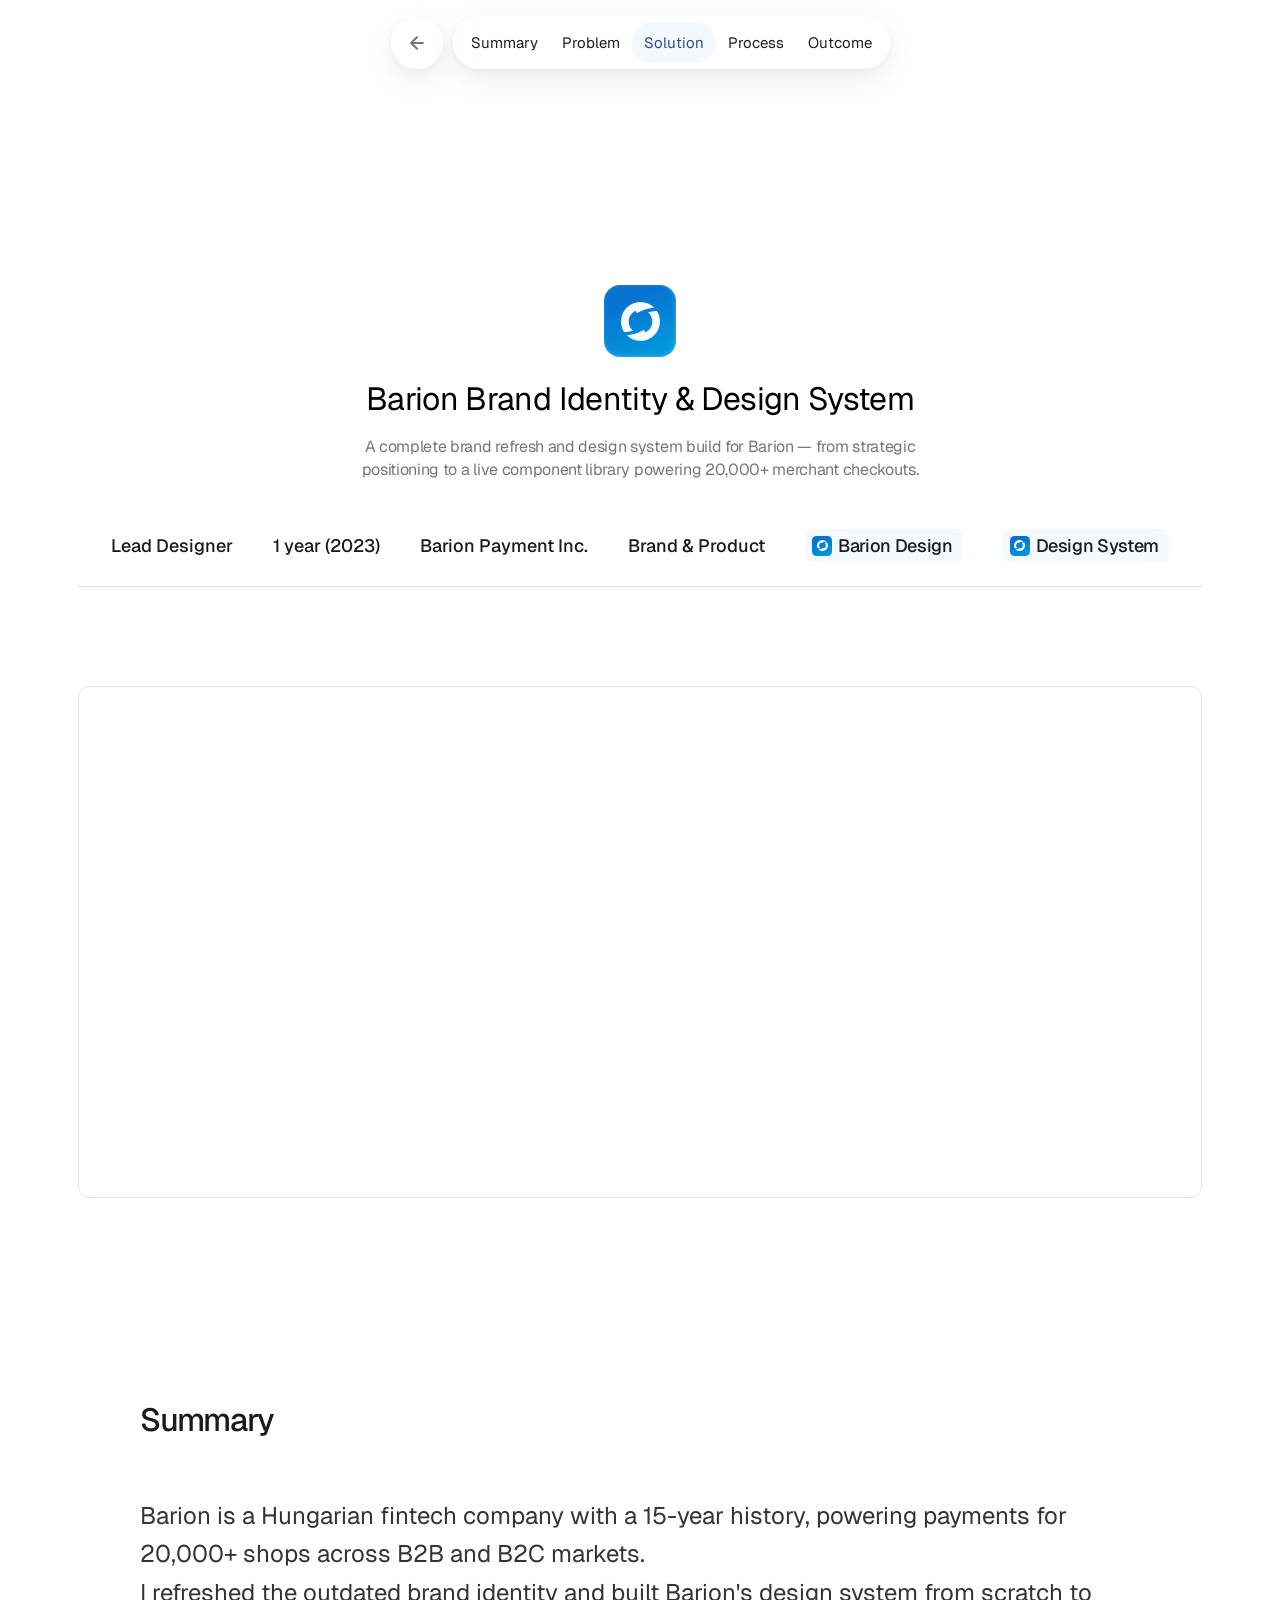
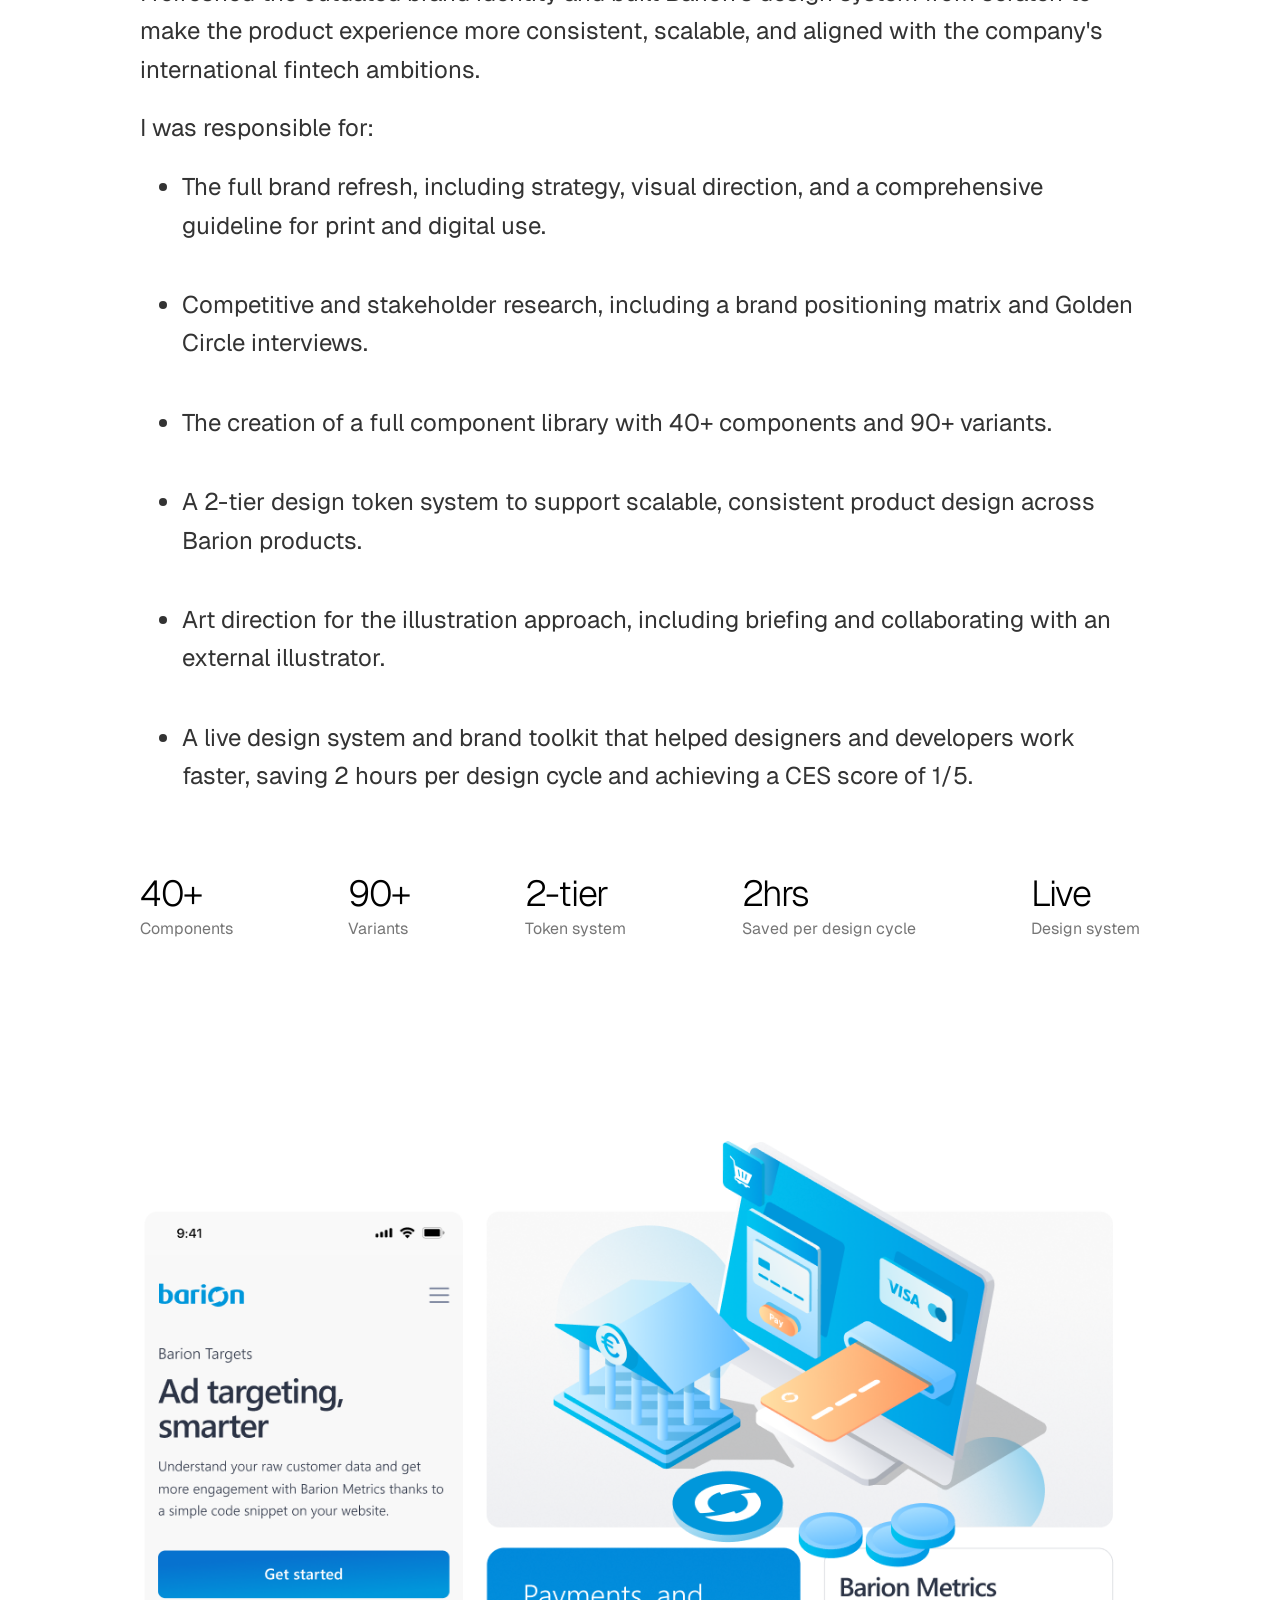
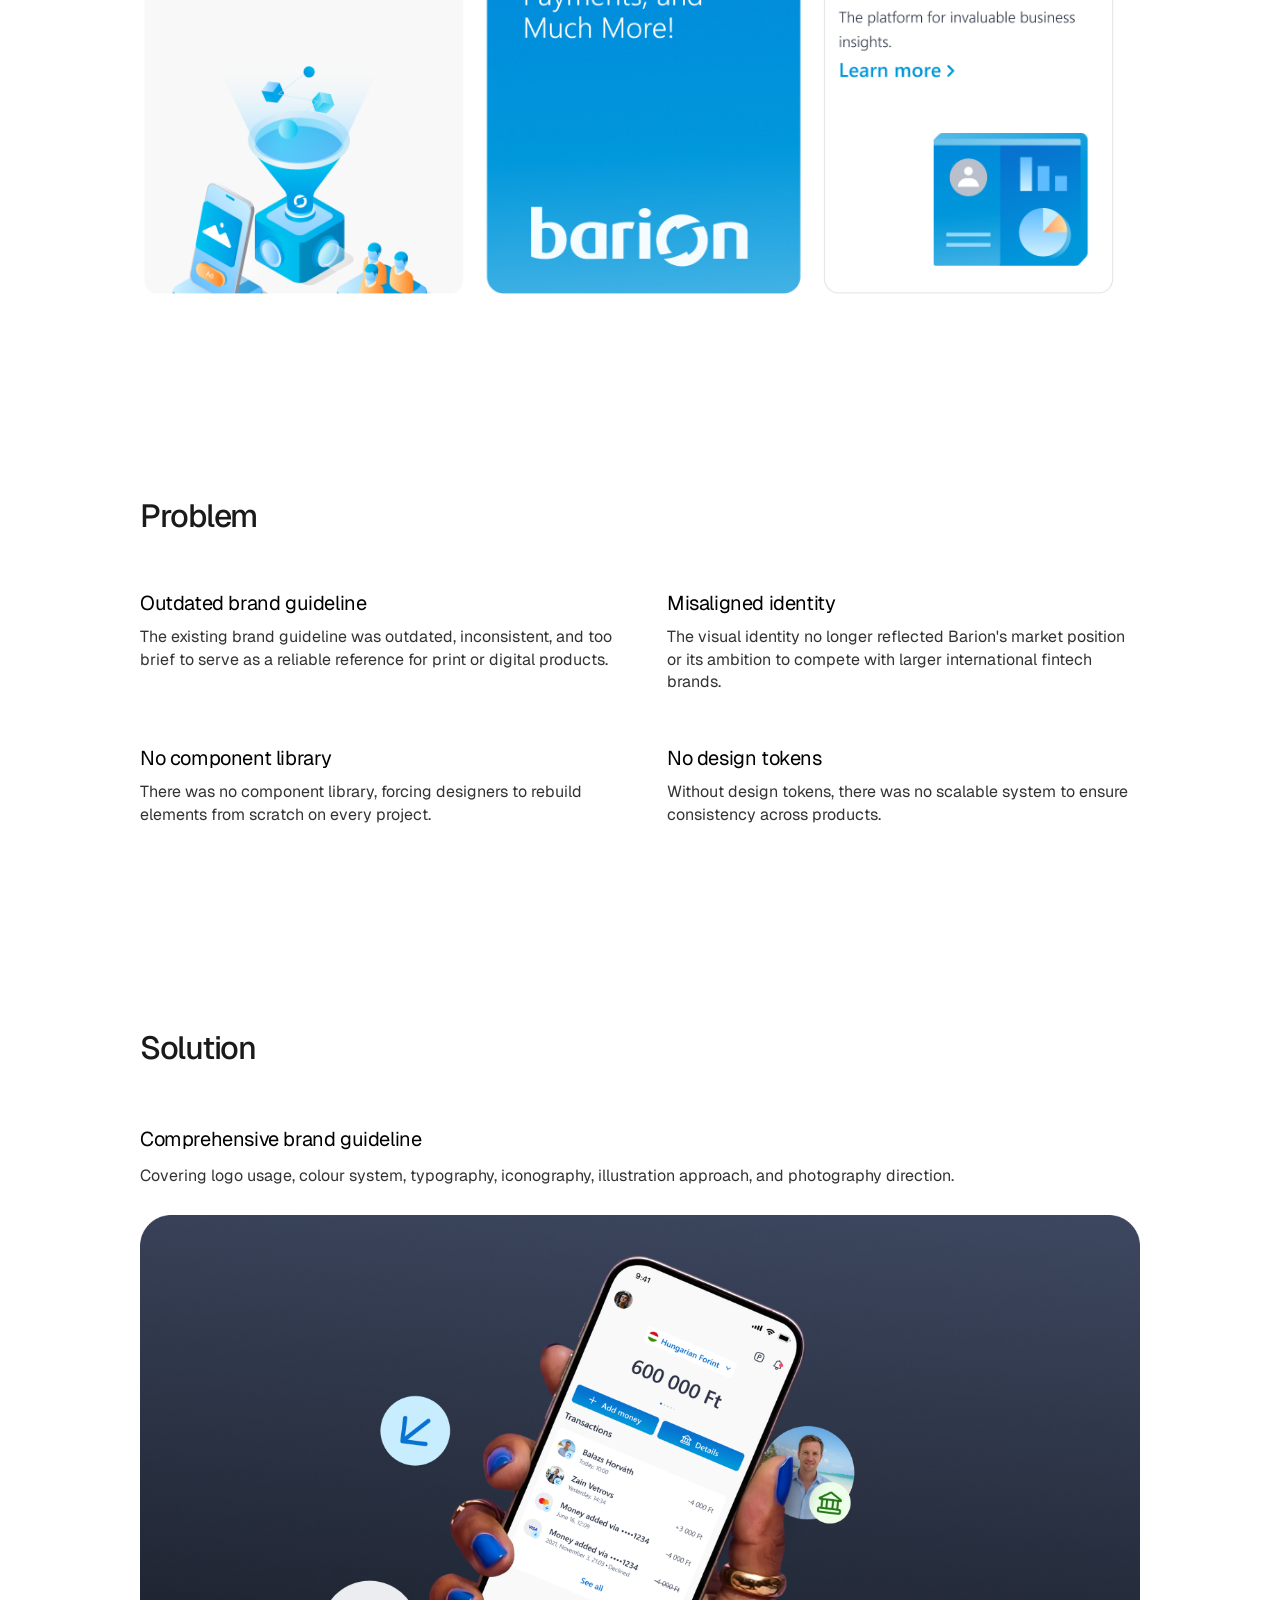
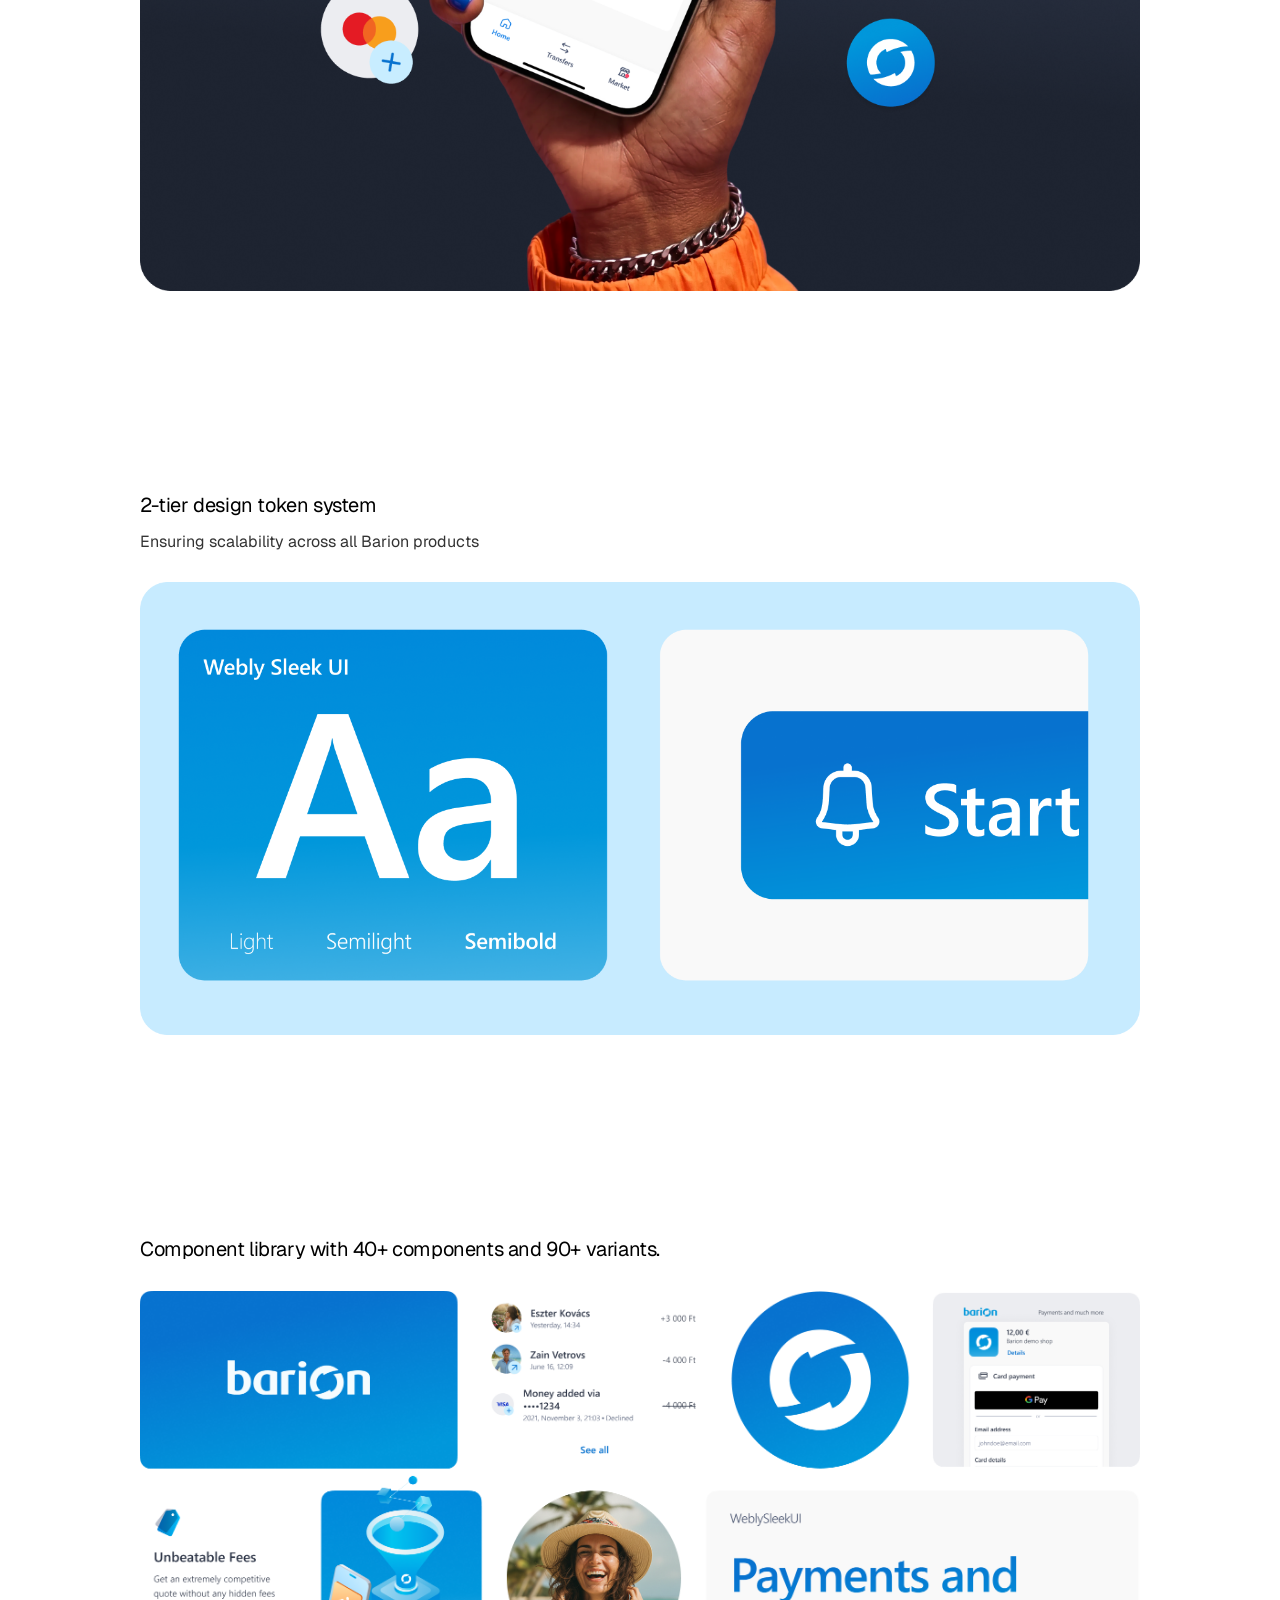
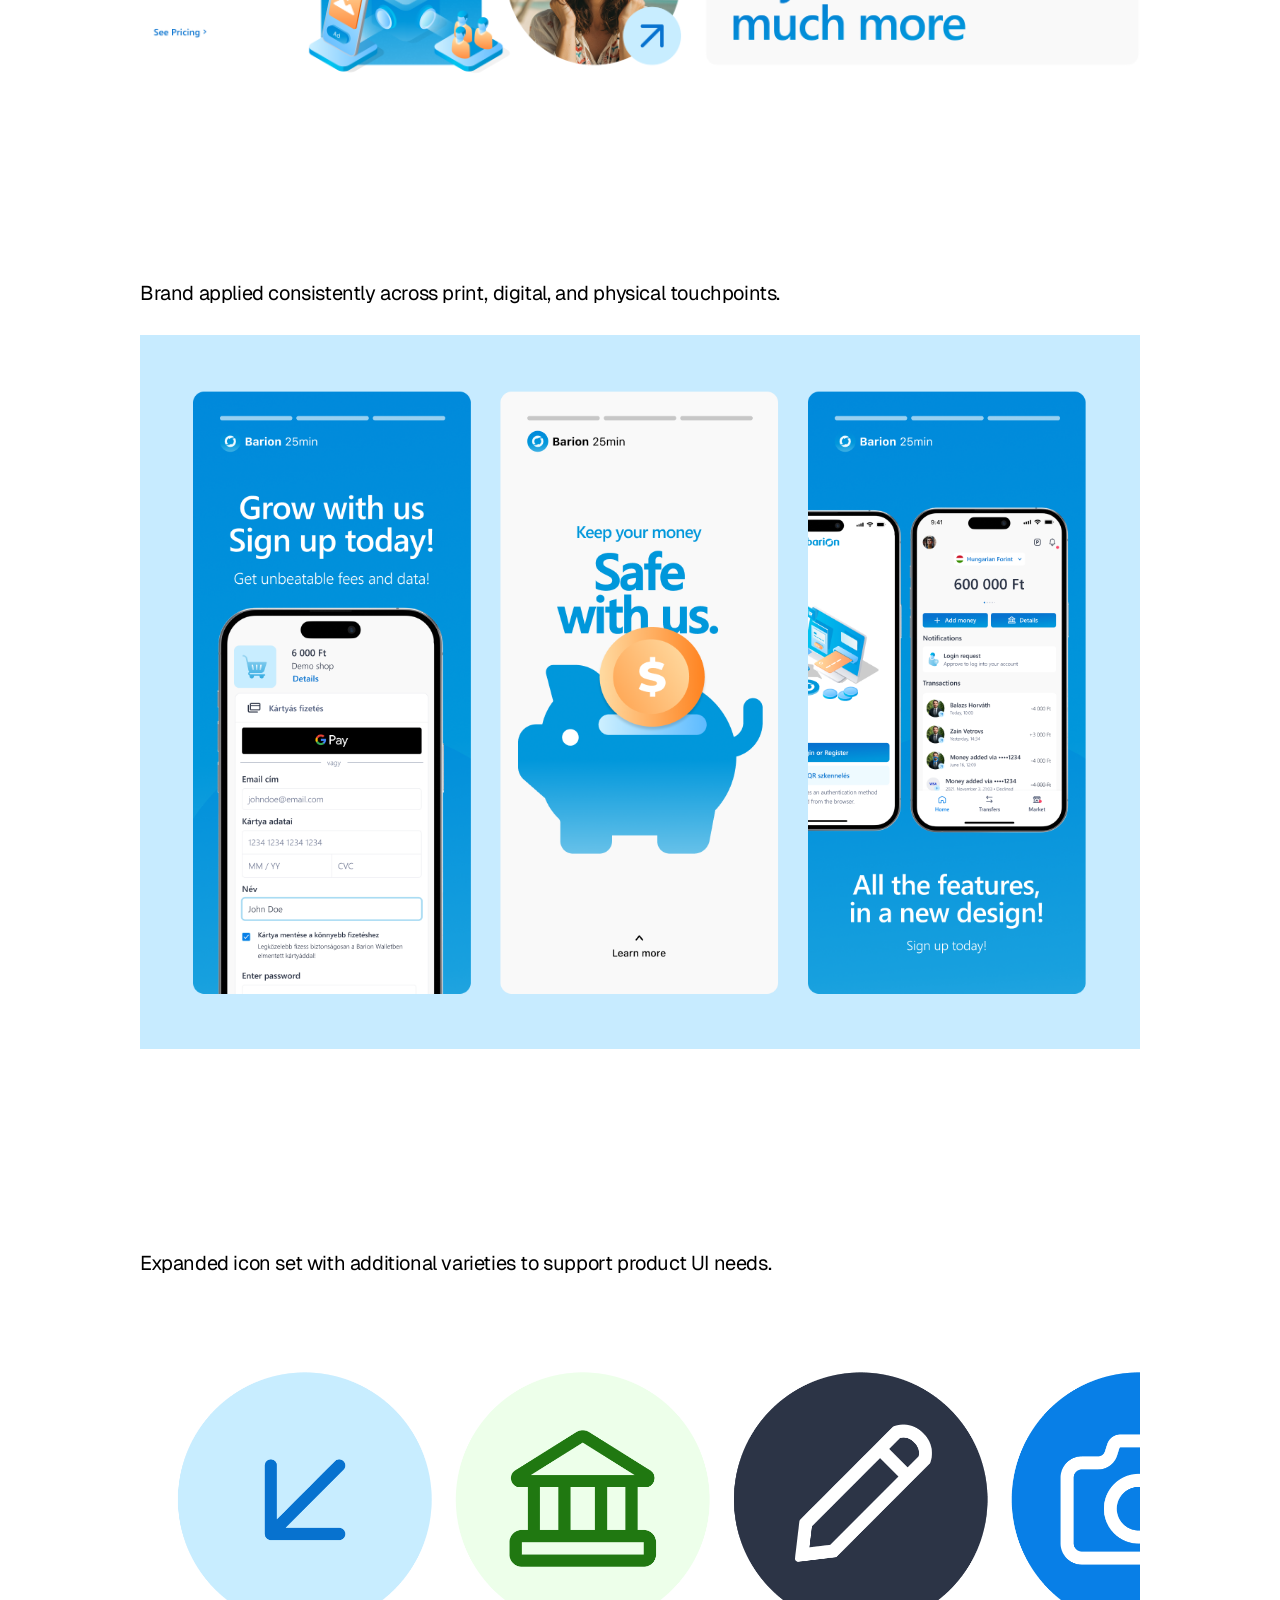
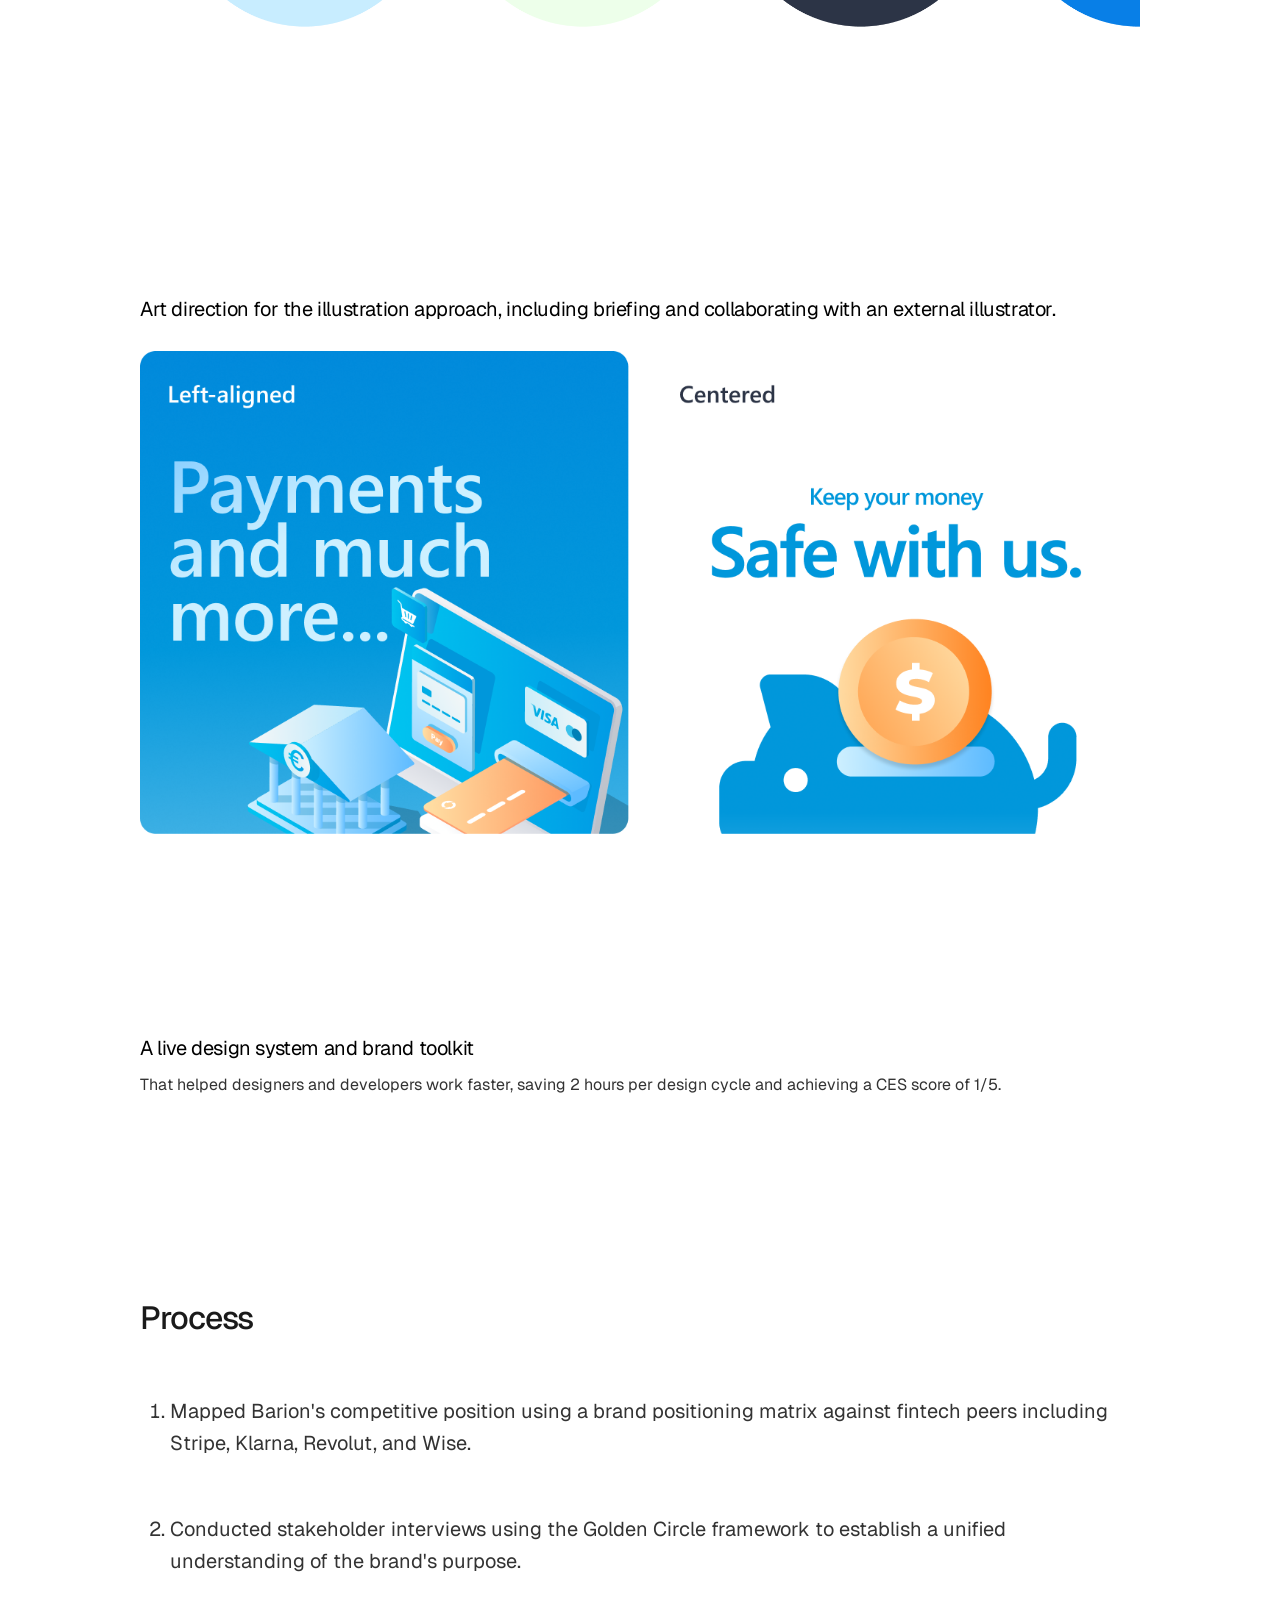
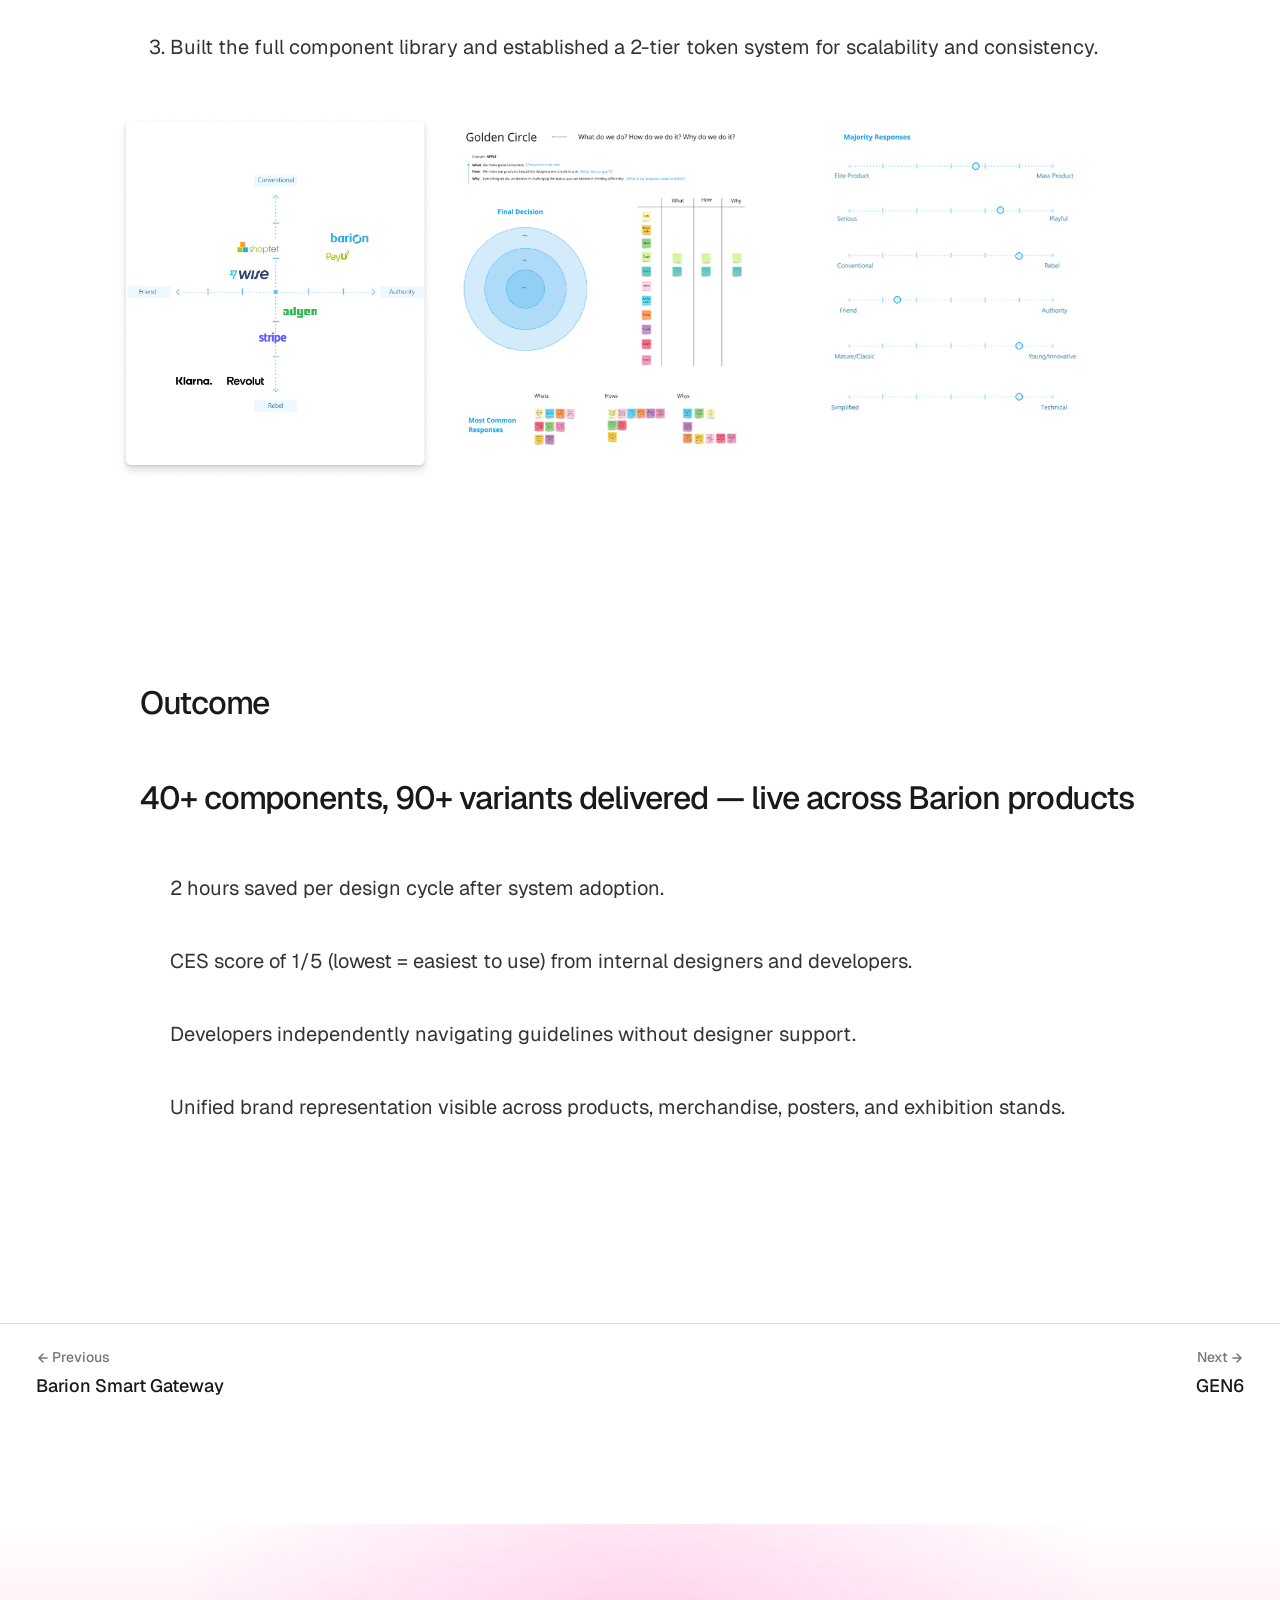
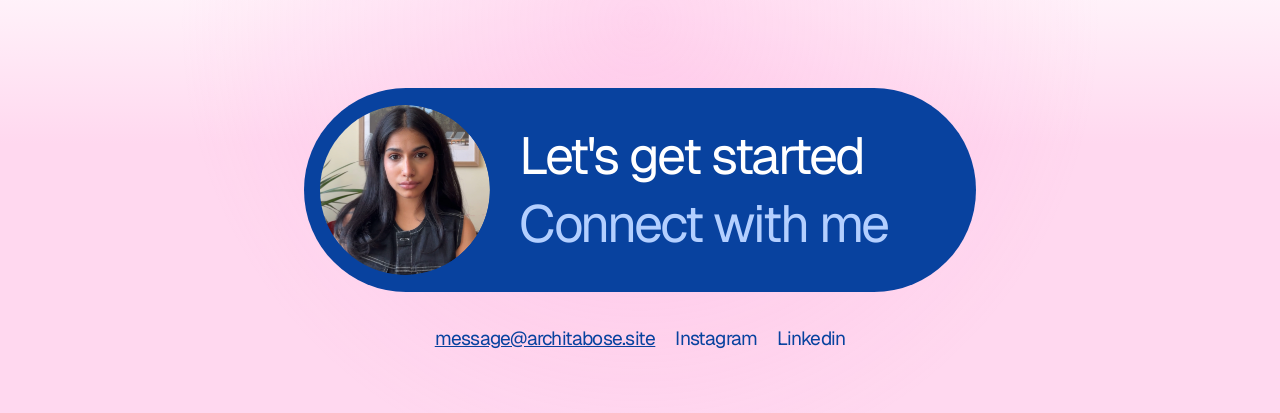
==== commit 8484bc1a: "Update contact email to message@architabose.site The architaness.com domain was sold and its mailbox" ====
--- a/barion-brand.html
+++ b/barion-brand.html
@@ -288,7 +288,7 @@
           </div>
         </a>
         <div class="cta__links">
-          <a href="mailto:message@architaness.com">message@architaness.com</a>
+          <a href="mailto:message@architabose.site">message@architabose.site</a>
           <a href="https://www.instagram.com/architaness" target="_blank" rel="noopener">Instagram</a>
           <a href="https://www.linkedin.com/in/architabose/" target="_blank" rel="noopener">Linkedin</a>
         </div>
--- a/style.css
+++ b/style.css
@@ -87,13 +87,13 @@
      its own fade tied to its actual `load` event (see the .is-loaded
      class toggled in index.html / assets/cs-nav.js) instead of relying
      on the section's fixed timer. */
-  .reveal img,
+  .reveal img:not(.about__photo),
   .cs-section:not(.cs-section--wide) img {
     opacity: 0;
     transition: opacity 0.5s var(--ease);
   }
 
-  .reveal img.is-loaded,
+  .reveal img.is-loaded:not(.about__photo),
   .cs-section:not(.cs-section--wide) img.is-loaded { opacity: 1; }
 }
 
@@ -319,40 +319,11 @@
    HERO
    ========================================= */
 .hero {
-  min-height: 100vh;
   display: flex;
   flex-direction: column;
   justify-content: center;
   position: relative;
-  padding-block: 60px 100px;
-}
-
-.hero__scroll {
-  position: absolute;
-  bottom: 64px;
-  left: 50%;
-  transform: translateX(-50%);
-  display: flex;
-  align-items: center;
-  gap: 8px;
-  font-family: var(--font-sans);
-  font-size: 12px;
-  font-weight: 400;
-  letter-spacing: 0.15em;
-  text-transform: uppercase;
-  color: var(--text-3);
-  white-space: nowrap;
-}
-
-.hero__scroll-arrow { font-size: 14px; line-height: 1; }
-
-@media (prefers-reduced-motion: no-preference) {
-  .hero__scroll-arrow { animation: hero-scroll-bounce 1.6s ease-in-out infinite; }
-}
-
-@keyframes hero-scroll-bounce {
-  0%, 100% { transform: translateY(0); }
-  50% { transform: translateY(4px); }
+  padding-block: 220px 120px;
 }
 
 .hero__inner {
@@ -680,51 +651,105 @@
 /* =========================================
    ABOUT
    ========================================= */
+/* Full-bleed: breaks .about__inner out of .container's own padding so
+   the flanking photos can sit near the true viewport edges instead of
+   being squeezed by the container's clamp(24px, 8vw, 120px) gutter —
+   needed once the photos got bigger, since that gutter alone would
+   force the side-by-side layout to stack at far wider viewports than
+   it needs to. */
 .about__inner {
-  display: flex;
-  align-items: flex-start;
-  gap: 95px;
-  padding: 40px 24px;
-}
-
-.about__photo-wrap {
-  flex-shrink: 0;
-  width: 393px;
-}
-
+  position: relative;
+  margin-inline: calc(-1 * var(--pad-x));
+  display: flex;
+  justify-content: center;
+  align-items: center;
+  min-height: 520px;
+  padding-block: 40px;
+}
+
+/* The photos are pre-rendered with their tilt and rounded corners
+   already baked into the PNG (transparent padding around a rotated
+   square) — no CSS rotation/mask needed, just size and position them. */
 .about__photo {
-  width: 100%;
-  height: 482px;
-  object-fit: cover;
-  object-position: bottom center;
-  border-radius: 24px;
-}
+  position: absolute;
+  top: 50%;
+  width: 320px;
+  height: auto;
+}
+
+.about__photo--left { left: 32px; transform: translateY(-50%); }
+.about__photo--right { right: 32px; transform: translateY(-50%); }
+
+/* Photos slide in from their own side just after the text has already
+   faded in (see the .9s section-level reveal transition — this starts
+   0.3s into that, so it visibly follows rather than arriving together). */
+@media (prefers-reduced-motion: no-preference) {
+  .about__photo {
+    opacity: 0;
+    transition: opacity 0.7s var(--ease) 0.3s, transform 0.7s var(--ease) 0.3s;
+  }
+  .about__photo--left { transform: translateY(-50%) translateX(-40px); }
+  .about__photo--right { transform: translateY(-50%) translateX(40px); }
+  .about.is-visible .about__photo--left,
+  .about.is-visible .about__photo--right {
+    opacity: 1;
+    transform: translateY(-50%) translateX(0);
+  }
+}
+
+/* Mobile-only overlapping pair, shown between the location and the
+   body copy in place of the two flanking .about__photo images (see the
+   media query below). */
+.about__imgs-mobile {
+  display: none;
+}
+
+.about__photo-mobile {
+  width: 200px;
+  height: auto;
+}
+
+.about__photo-mobile--b { margin-left: -40px; }
 
 .about__content {
-  flex: 1;
-  display: flex;
-  flex-direction: column;
-  gap: 42px;
-  justify-content: center;
+  position: relative;
+  z-index: 1;
+  display: flex;
+  flex-direction: column;
+  align-items: center;
+  gap: 28px;
+  max-width: 560px;
+  text-align: center;
 }
 
 .about__title {
   font-family: var(--font-sans);
   font-size: 32px;
-  font-weight: 300;
+  font-weight: 400;
   line-height: 1.1;
   letter-spacing: -0.04em;
   color: var(--text);
 }
 
+.about__location {
+  font-size: 16px;
+  color: var(--blue);
+  letter-spacing: -0.02em;
+  margin-top: -12px;
+}
+
+.about__body {
+  display: flex;
+  flex-direction: column;
+  gap: 20px;
+}
+
 .about__body p {
-  font-size: 16px;
+  font-size: 20px;
   color: var(--text);
   line-height: 1.4;
   letter-spacing: -0.02em;
-  margin-bottom: 0;
-}
-.about__body p + p { margin-top: 16px; }
+}
 
 .about__body a {
   color: var(--blue);
@@ -734,6 +759,7 @@
 .about__tags {
   display: flex;
   flex-wrap: wrap;
+  justify-content: center;
   gap: 14px;
 }
 
@@ -1354,11 +1380,19 @@
 /* =========================================
    RESPONSIVE
    ========================================= */
+/* About's side-flanking layout needs more width than it has below
+   this (measured: still overlapping at 1181px, only an 8px gap left
+   at 1280px) — swap to the mobile treatment here instead: photos
+   become the overlapping side-by-side pair between the location and
+   body copy (see .about__imgs-mobile). */
+@media (max-width: 1300px) {
+  .about__inner { min-height: 0; }
+  .about__photo { display: none; }
+  .about__imgs-mobile { display: flex; justify-content: center; align-items: center; }
+}
+
 @media (max-width: 1024px) {
   .work__type { display: none; }
-  .about__inner { gap: 40px; }
-  .about__photo-wrap { width: 280px; }
-  .about__photo { height: 340px; }
   .resource__inner { flex-direction: column; }
   .resource__right { max-width: 100%; }
 }
@@ -1372,10 +1406,6 @@
 
   /* Show bottom nav */
   .bottom-nav { display: flex; }
-
-  .about__inner { flex-direction: column; align-items: center; }
-  .about__photo-wrap { width: 100%; }
-  .about__photo { height: 300px; width: 100%; object-position: center center; }
 
   .pricing__grid { flex-direction: column; }
 
@@ -1414,10 +1444,8 @@
   .proj-token-table { grid-template-columns: 1fr; }
 
   /* Shorter than 100vh on purpose — the sliver of the Work section left
-     visible below the fold is the scroll cue on mobile, replacing the
-     "Scroll" hint used on desktop. */
+     visible below the fold hints there's more to scroll to. */
   .hero { padding-block: 100px 100px; min-height: 85vh; }
-  .hero__scroll { display: none; }
   .hero__imgs { padding-bottom: 20px; }
   .proj-hero { padding-block: 60px clamp(40px, 6vw, 80px); }
   .footer { padding-bottom: 100px; } /* clear bottom nav */
@@ -2046,12 +2074,22 @@
   .cs-tabs .cs-tabs__label { display: none; }
 
   /* Flat 16px side margins for all case-study content on mobile
-     (was 24px via the "100% - 48px" pattern used across these widths) */
+     (was 24px via the "100% - 48px" pattern used across these widths).
+     .cs-img is included here for pages where it sits directly on
+     .cs-page (a standalone image between sections, e.g. barion-gateway,
+     barion-brand) and so needs this inset itself. */
   .cs-head,
   .cs-hero,
   .cs-section,
   .cs-section--wide,
   .cs-img { width: min(1124px, 100% - 48px); }
+
+  /* On pages where .cs-img instead sits inside a .cs-section (e.g.
+     recipebook, visiontracker), that parent already applied the inset
+     above — giving .cs-img its own "100% - 48px" here would inset it a
+     second time, so it just fills its already-inset parent instead. */
+  .cs-section > .cs-img,
+  .cs-section--wide > .cs-img { width: 100%; max-width: 100%; }
 
   /* Hero/case-study images always fill their container width on mobile,
      overriding any per-image inline max-width (e.g. style="max-width:700px")
